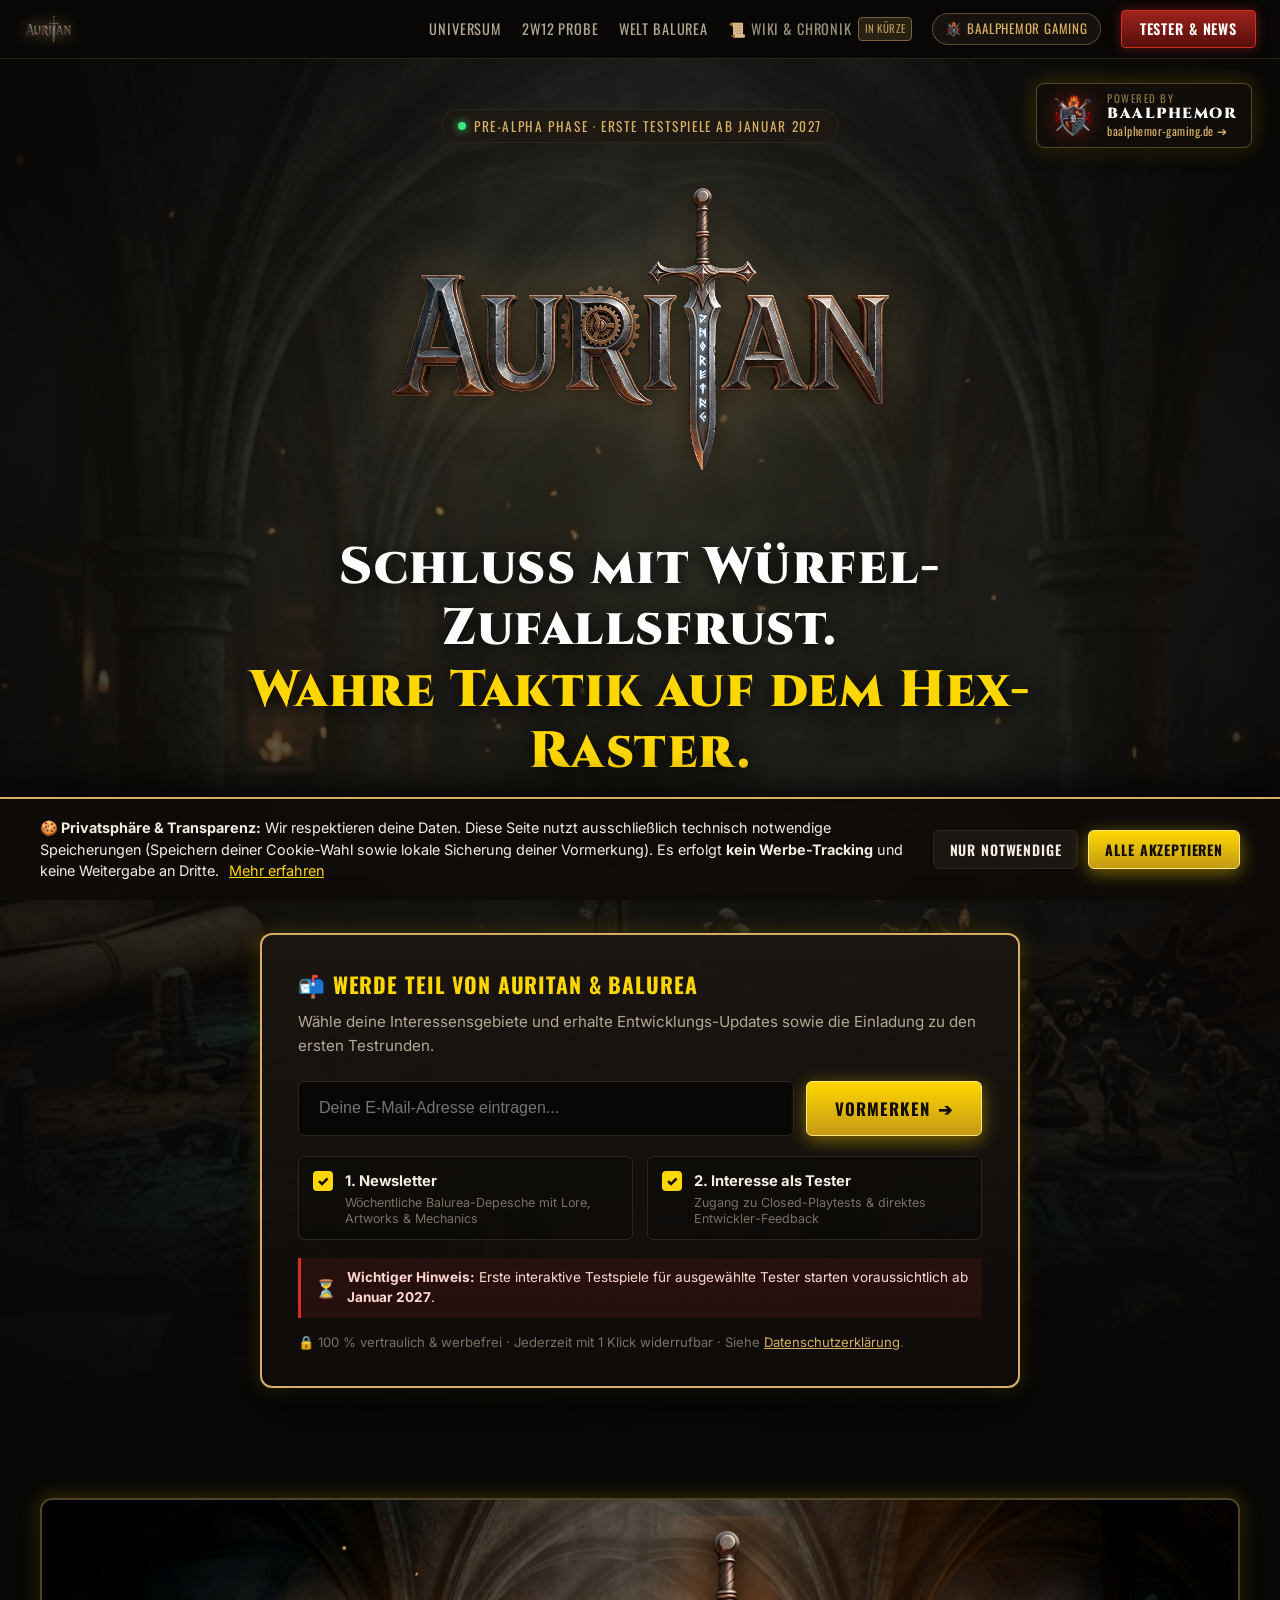
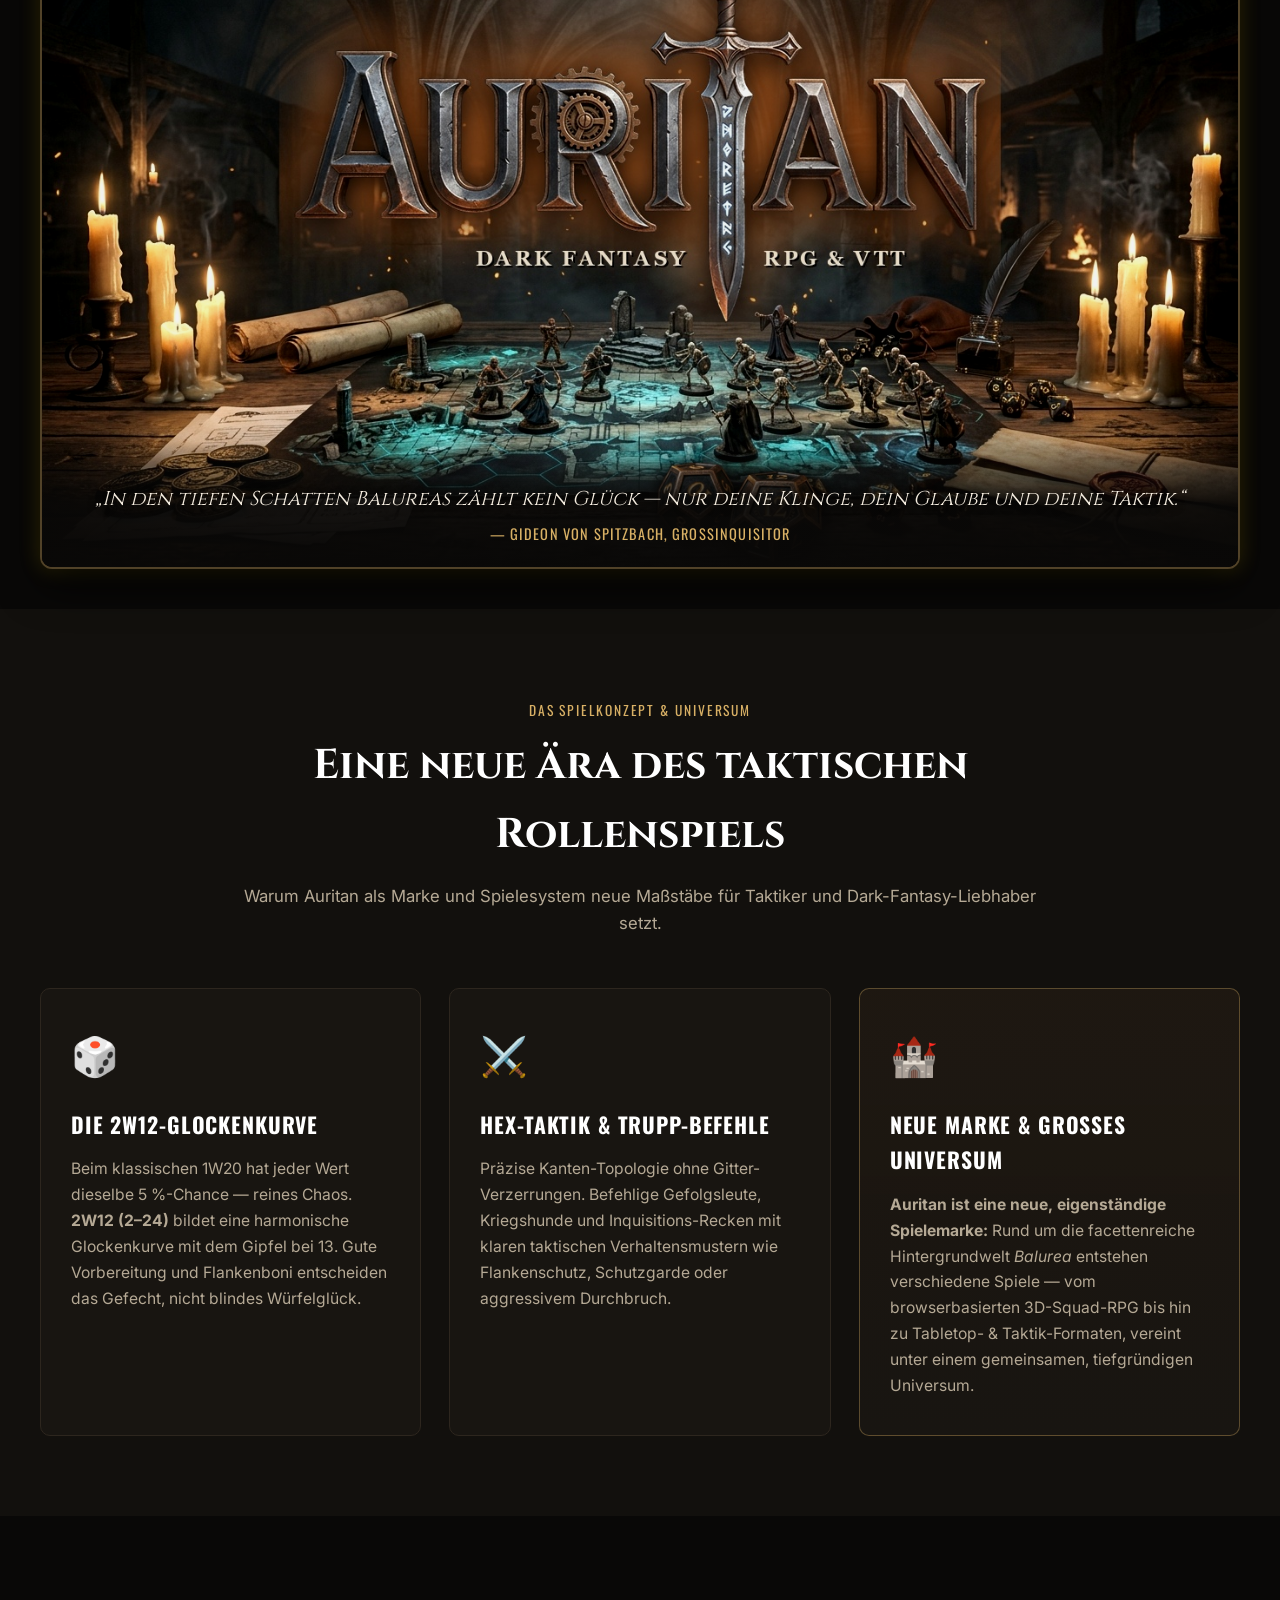
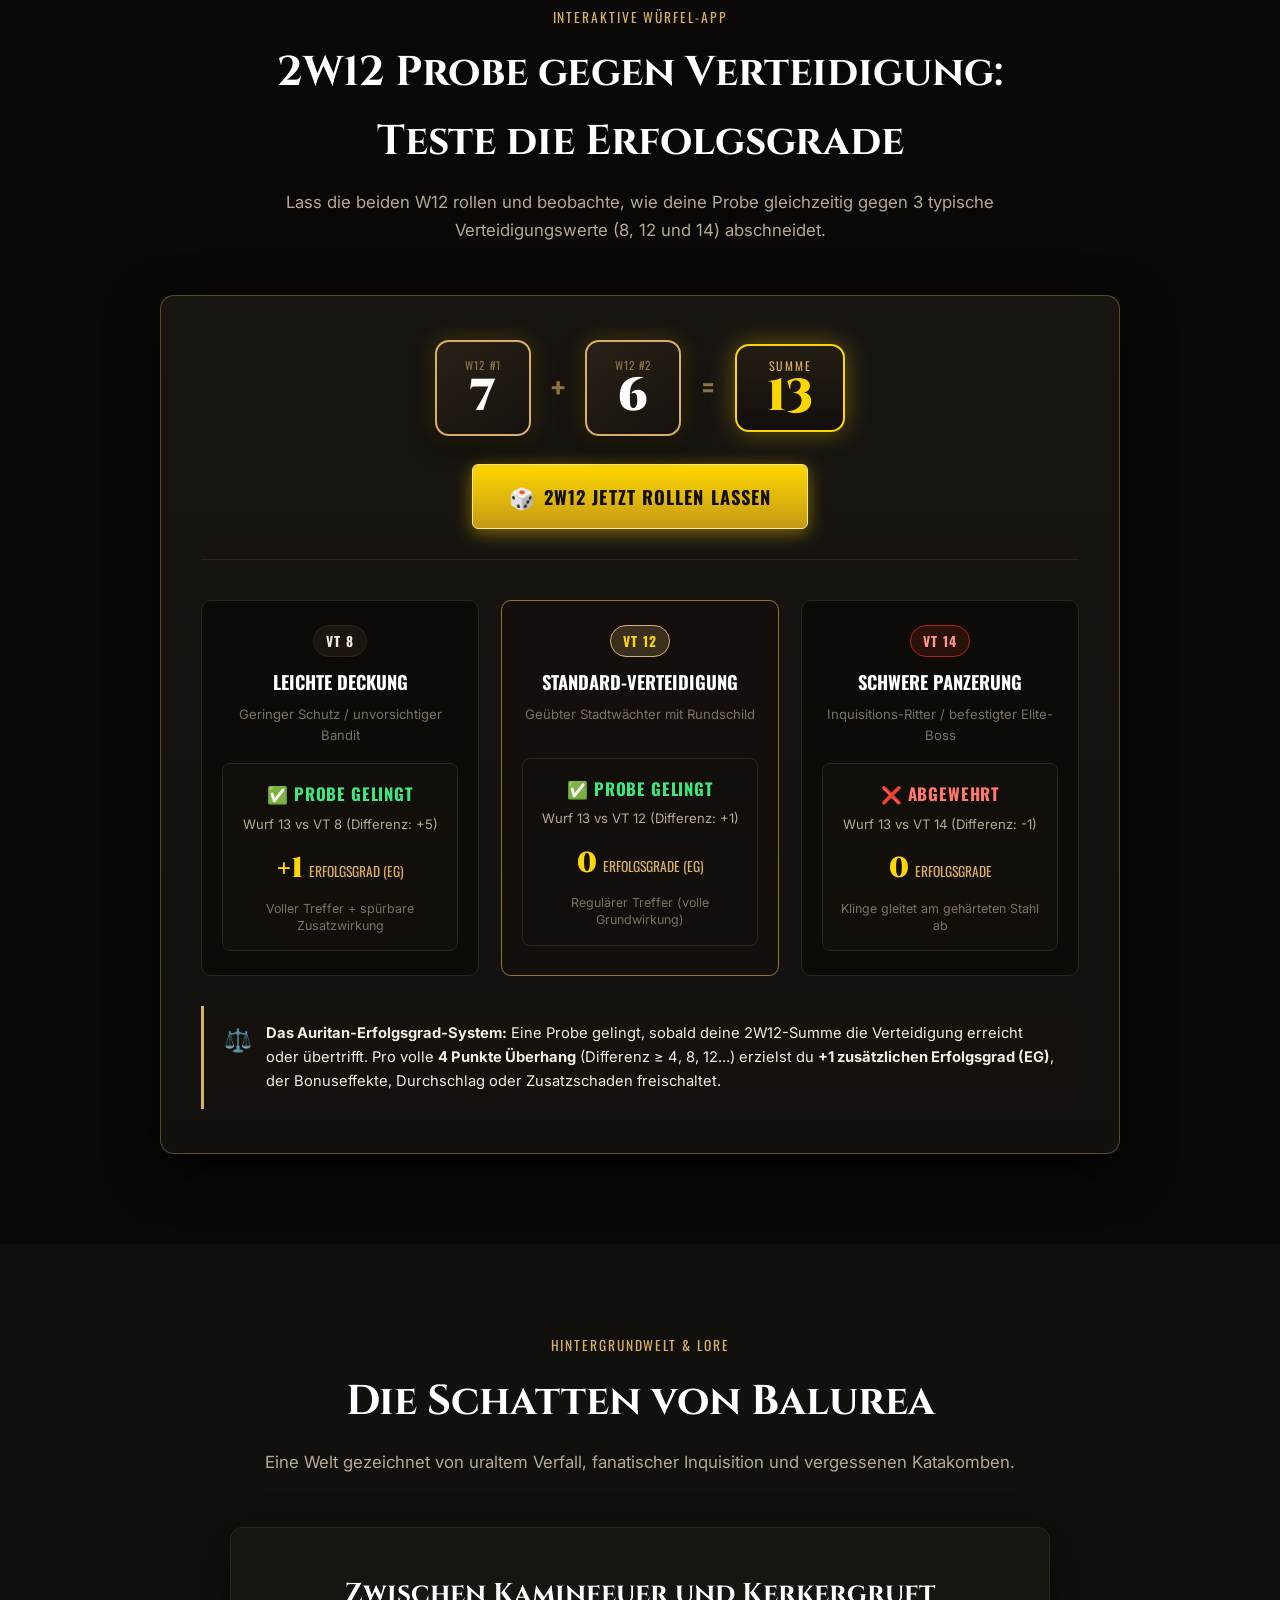
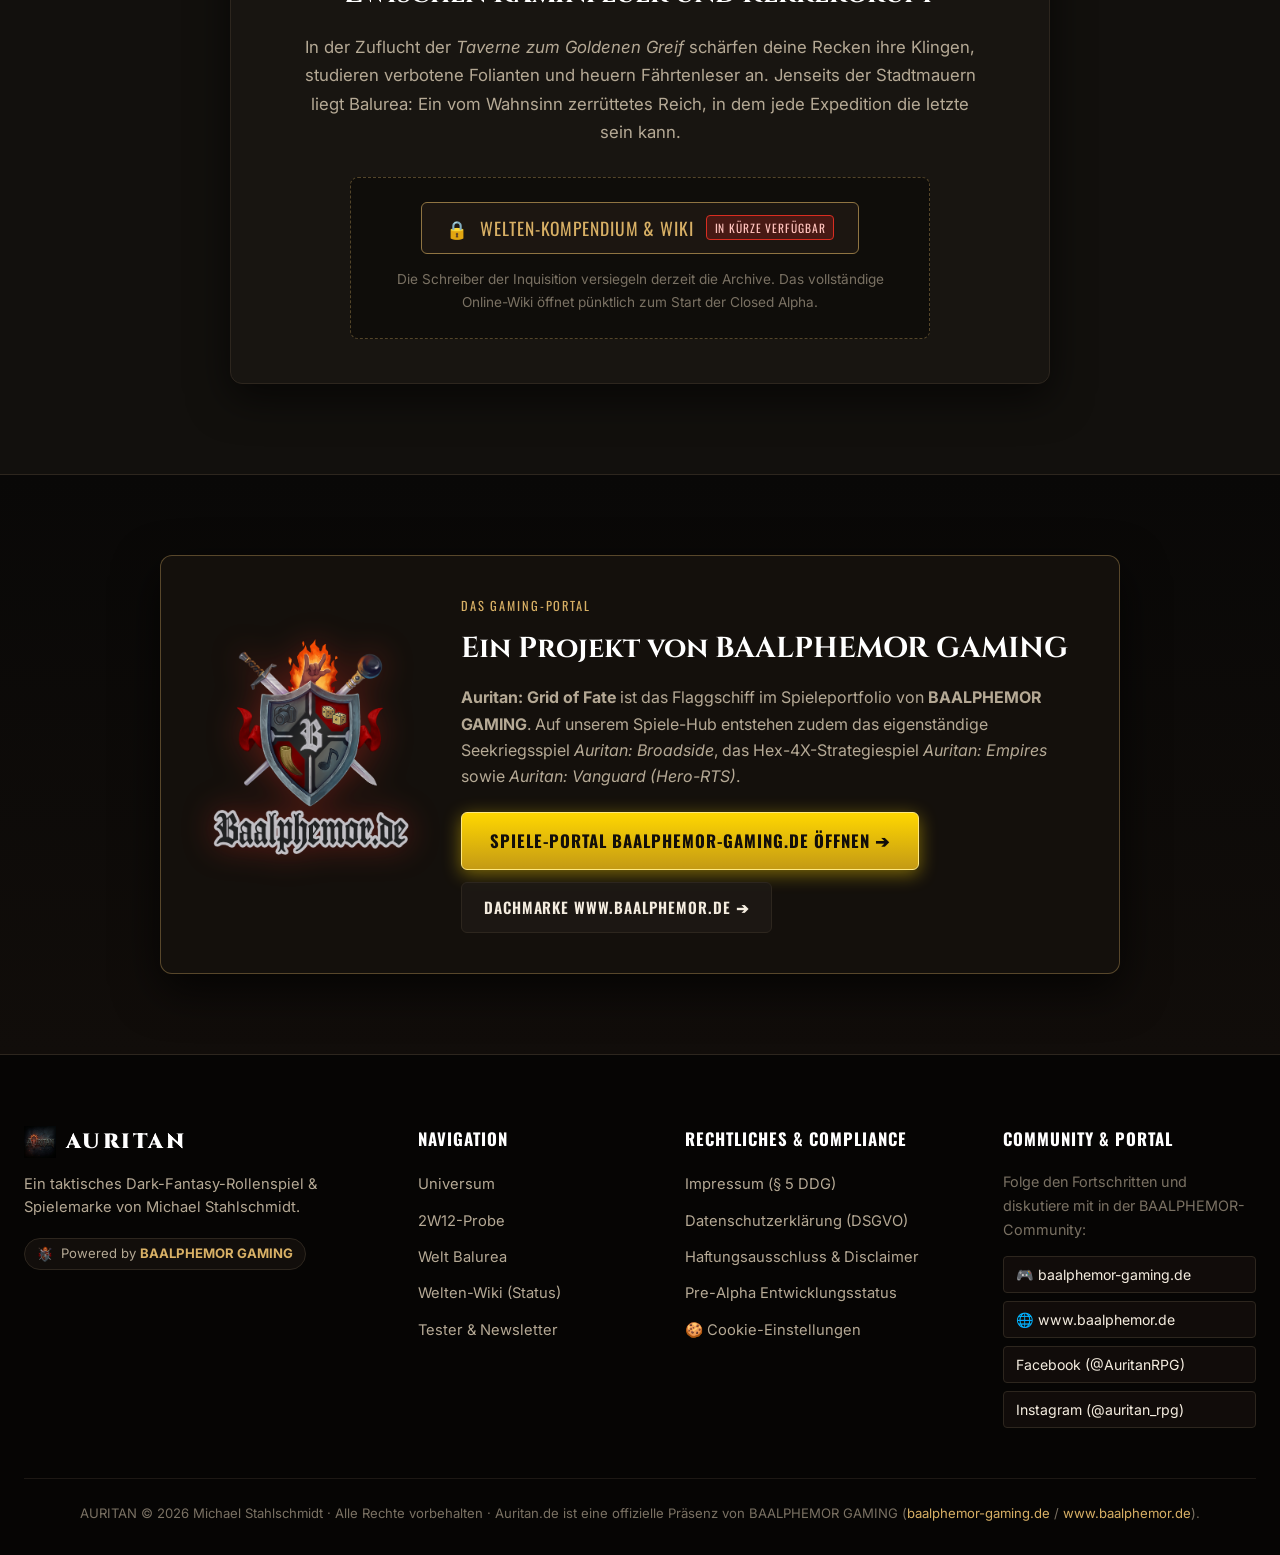
==== index.html @ a6c4a786 "Normalize BAALPHEMOR GAMING spelling, cross-link baalphemor-gaming.de & reference Auritan: Vanguard" ====
<!DOCTYPE html>
<html lang="de">
<head>
  <meta charset="UTF-8">
  <meta name="viewport" content="width=device-width, initial-scale=1.0">
  <title>Auritan: Grid of Fate — Dark Fantasy Rollenspiel & Universum | Powered by BAALPHEMOR</title>
  <meta name="description" content="Auritan: Grid of Fate ist eine neue Dark-Fantasy-Spielemarke & TTRPG-Universum mit 2W12-Glockenkurve und taktischer Hex-Tiefe. Powered by BAALPHEMOR GAMING.">
  <meta name="keywords" content="Auritan, Auritan Grid of Fate, BAALPHEMOR, BAALPHEMOR GAMING, TTRPG, Dark Fantasy, 2W12, Hex RPG, Virtual Tabletop, Balurea">
  
  <!-- Open Graph / Meta -->
  <meta property="og:type" content="website">
  <meta property="og:url" content="https://auritan.de">
  <meta property="og:title" content="Auritan — Dark Fantasy Rollenspiel & Universum">
  <meta property="og:description" content="Taktisches Rollenspiel auf dem Hex-Raster mit 2W12-Glockenkurve. Erste Testspiele starten ab Januar 2027!">
  <meta property="og:image" content="assets/meta_cover_banner_v2.jpg">

  <link rel="icon" type="image/png" href="assets/auritan_logo.png">
  <link rel="stylesheet" href="style.css">
  
  <!-- Google Fonts: Cinzel für Grimdark-Epik, Oswald für Markantes, Inter für Lesbarkeit -->
  <link rel="preconnect" href="https://fonts.googleapis.com">
  <link rel="preconnect" href="https://fonts.gstatic.com" crossorigin>
  <link href="https://fonts.googleapis.com/css2?family=Cinzel:wght@600;700;900&family=Oswald:wght@500;600;700&family=Inter:wght@400;500;600;700&display=swap" rel="stylesheet">
</head>
<body>

  <!-- Navigation -->
  <header class="site-header">
    <div class="nav-container">
      <a href="#" class="brand-logo" title="Auritan Home">
        <img src="assets/auritan_wordmark_master.png" alt="AURITAN" class="brand-wordmark-nav">
      </a>

      <nav class="nav-links">
        <a href="#features">Universum</a>
        <a href="#simulator">2W12 Probe</a>
        <a href="#welt">Welt Balurea</a>
        <a href="#" id="nav-wiki-btn" class="nav-wiki-link" title="Archive noch versiegelt">
          📜 Wiki & Chronik <span class="badge-soon">In Kürze</span>
        </a>
        <a href="https://baalphemor-gaming.de" target="_blank" rel="noopener" class="nav-balphemor-pill" title="Besuche das BAALPHEMOR GAMING Portal baalphemor-gaming.de">
          <img src="assets/balphemor_shield.png" alt="BAALPHEMOR" class="nav-pill-shield">
          <span>BAALPHEMOR GAMING</span>
        </a>
        <a href="#alpha" class="nav-btn-highlight">Tester & News</a>
      </nav>

      <!-- Mobile Hamburger -->
      <button class="mobile-menu-toggle" id="mobile-menu-btn" aria-label="Menü öffnen">
        <span></span><span></span><span></span>
      </button>
    </div>
  </header>

  <!-- Mobile Drawer -->
  <div class="mobile-drawer" id="mobile-drawer">
    <nav class="mobile-nav-links">
      <a href="#features" class="mobile-link">Universum</a>
      <a href="#simulator" class="mobile-link">2W12 Probe</a>
      <a href="#welt" class="mobile-link">Welt Balurea</a>
      <a href="#" class="mobile-link" id="mobile-wiki-btn">📜 Wiki & Chronik (In Kürze)</a>
      <a href="https://baalphemor-gaming.de" target="_blank" rel="noopener" class="mobile-link balphemor-special">
        <img src="assets/balphemor_shield.png" alt="BAALPHEMOR" style="width:22px; vertical-align:middle; margin-right:8px;">
        Powered by BAALPHEMOR GAMING (baalphemor-gaming.de)
      </a>
      <a href="#alpha" class="btn-primary mobile-link" style="text-align:center; margin-top:12px;">Tester werden / Newsletter</a>
    </nav>
  </div>

  <main>
    <!-- Hero Section -->
    <section class="hero-section">
      <div class="hero-backdrop"></div>
      <div class="hero-overlay"></div>
      
      <!-- Dezentes, seitliches BAALPHEMOR Siegel (Bild 1 Feedback) -->
      <aside class="side-balphemor-badge" aria-label="Dachmarke BAALPHEMOR">
        <a href="https://baalphemor-gaming.de" target="_blank" rel="noopener" class="side-badge-inner" title="Zum Spieleportal baalphemor-gaming.de">
          <img src="assets/balphemor_shield.png" alt="BAALPHEMOR Siegel" class="side-badge-shield">
          <div class="side-badge-text">
            <span class="side-badge-prefix">POWERED BY</span>
            <span class="side-badge-brand">BAALPHEMOR</span>
            <span class="side-badge-url">baalphemor-gaming.de ➔</span>
          </div>
        </a>
      </aside>

      <div class="hero-content">
        <div class="hero-status-pill">
          <span class="status-dot"></span> Pre-Alpha Phase · Erste Testspiele ab Januar 2027
        </div>

        <!-- Losgelöster grafischer PNG-Schriftzug -->
        <div class="hero-branding-block">
          <div class="hero-wordmark-wrap">
            <img src="assets/auritan_wordmark_master.png" alt="AURITAN" class="hero-wordmark-img">
          </div>
        </div>

        <h1 class="hero-title">
          Schluss mit Würfel-Zufallsfrust.<br>
          <span class="text-gold">Wahre Taktik auf dem Hex-Raster.</span>
        </h1>

        <p class="hero-lead">
          Auritan ist eine neue, düstere Rollenspielmarke in der Welt von <strong>Balurea</strong>. 
          Kein W20-Chaos, keine Frust-Patzer im entscheidenden Moment — sondern planbare Taktik durch eine mathematisch balancierte <strong>2W12-Glockenkurve</strong>.
        </p>

        <!-- Primary Lead Capture Box mit 2 Optionen & Januar 2027 Hinweis -->
        <div class="lead-box" id="alpha">
          <div class="lead-box-header">
            <h3>📬 Werde Teil von Auritan & Balurea</h3>
            <p>Wähle deine Interessensgebiete und erhalte Entwicklungs-Updates sowie die Einladung zu den ersten Testrunden.</p>
          </div>
          
          <form class="lead-form" id="signup-form">
            <div class="lead-input-row">
              <input type="email" id="email-input" placeholder="Deine E-Mail-Adresse eintragen..." required autocomplete="email">
              <button type="submit" class="btn-primary">
                <span>Vormerken</span>
                <span class="btn-arrow">➔</span>
              </button>
            </div>

            <!-- Die beiden Auswahl-Optionen -->
            <div class="lead-options-grid">
              <label class="lead-option-label">
                <input type="checkbox" id="opt-newsletter" name="lead_interests" value="newsletter" checked>
                <span class="custom-checkbox"></span>
                <span class="option-content">
                  <strong>1. Newsletter</strong>
                  <span class="option-desc">Wöchentliche Balurea-Depesche mit Lore, Artworks & Mechanics</span>
                </span>
              </label>

              <label class="lead-option-label">
                <input type="checkbox" id="opt-tester" name="lead_interests" value="tester" checked>
                <span class="custom-checkbox"></span>
                <span class="option-content">
                  <strong>2. Interesse als Tester</strong>
                  <span class="option-desc">Zugang zu Closed-Playtests & direktes Entwickler-Feedback</span>
                </span>
              </label>
            </div>

            <!-- Klarer Zeitplan-Hinweis -->
            <div class="tester-timeline-notice">
              <span class="notice-icon">⏳</span>
              <span class="notice-text"><strong>Wichtiger Hinweis:</strong> Erste interaktive Testspiele für ausgewählte Tester starten voraussichtlich ab <strong>Januar 2027</strong>.</span>
            </div>
          </form>

          <p class="lead-footnote">
            🔒 100 % vertraulich & werbefrei · Jederzeit mit 1 Klick widerrufbar · Siehe <a href="#" class="open-privacy-link">Datenschutzerklärung</a>.
          </p>
          <div class="lead-feedback" id="lead-feedback" role="alert" aria-live="polite"></div>
        </div>
      </div>
    </section>

    <!-- Visual Cinematic Showcase Banner -->
    <section class="cinematic-showcase">
      <div class="section-container">
        <div class="showcase-frame">
          <img src="assets/meta_cover_banner_v2.jpg" alt="Auritan Dark Fantasy Banner" class="showcase-banner-img">
          <div class="showcase-caption">
            <p class="quote-text">„In den tiefen Schatten Balureas zählt kein Glück — nur deine Klinge, dein Glaube und deine Taktik.“</p>
            <span class="quote-author">— Gideon von Spitzbach, Großinquisitor</span>
          </div>
        </div>
      </div>
    </section>

    <!-- Die 3 Säulen: Jetzt mit Fokus auf NEUE SPIELEMARKE & UNIVERSUM (Bild 2 Feedback) -->
    <section class="features-section" id="features">
      <div class="section-container">
        <div class="section-header">
          <p class="section-kicker">Das Spielkonzept & Universum</p>
          <h2>Eine neue Ära des taktischen Rollenspiels</h2>
          <p class="section-lead">Warum Auritan als Marke und Spielesystem neue Maßstäbe für Taktiker und Dark-Fantasy-Liebhaber setzt.</p>
        </div>

        <div class="features-grid-3">
          <article class="feature-card">
            <div class="feature-icon">🎲</div>
            <h3>Die 2W12-Glockenkurve</h3>
            <p>
              Beim klassischen 1W20 hat jeder Wert dieselbe 5 %-Chance — reines Chaos. <strong>2W12 (2–24)</strong> bildet eine harmonische Glockenkurve mit dem Gipfel bei 13. Gute Vorbereitung und Flankenboni entscheiden das Gefecht, nicht blindes Würfelglück.
            </p>
          </article>

          <article class="feature-card">
            <div class="feature-icon">⚔️</div>
            <h3>Hex-Taktik & Trupp-Befehle</h3>
            <p>
              Präzise Kanten-Topologie ohne Gitter-Verzerrungen. Befehlige Gefolgsleute, Kriegshunde und Inquisitions-Recken mit klaren taktischen Verhaltensmustern wie Flankenschutz, Schutzgarde oder aggressivem Durchbruch.
            </p>
          </article>

          <!-- Bild 2 Feedback: Marke & verschiedene Spiele im Bau -->
          <article class="feature-card highlight-card">
            <div class="feature-icon">🏰</div>
            <h3>Neue Marke & Großes Universum</h3>
            <p>
              <strong>Auritan ist eine neue, eigenständige Spielemarke:</strong> Rund um die facettenreiche Hintergrundwelt <em>Balurea</em> entstehen verschiedene Spiele — vom browserbasierten 3D-Squad-RPG bis hin zu Tabletop- & Taktik-Formaten, vereint unter einem gemeinsamen, tiefgründigen Universum.
            </p>
          </article>
        </div>
      </div>
    </section>

    <!-- Interaktiver Würfel-App Simulator (Bild 3 Feedback: Rollende 2W12 vs 3 Verteidigungswerte 8, 12, 14) -->
    <section class="simulator-section" id="simulator">
      <div class="section-container">
        <div class="section-header">
          <p class="section-kicker">Interaktive Würfel-App</p>
          <h2>2W12 Probe gegen Verteidigung: Teste die Erfolgsgrade</h2>
          <p class="section-lead">Lass die beiden W12 rollen und beobachte, wie deine Probe gleichzeitig gegen 3 typische Verteidigungswerte (8, 12 und 14) abschneidet.</p>
        </div>

        <div class="dice-app-container">
          <!-- Roll Area mit rollenden Würfeln -->
          <div class="dice-stage">
            <div class="dice-pair" id="dice-pair">
              <!-- Würfel 1 -->
              <div class="die-3d-box" id="die-1">
                <div class="die-inner">
                  <span class="die-face-label">W12 #1</span>
                  <span class="die-val" id="die-1-val">7</span>
                </div>
              </div>
              <!-- Plus Zeichen -->
              <div class="dice-plus">+</div>
              <!-- Würfel 2 -->
              <div class="die-3d-box" id="die-2">
                <div class="die-inner">
                  <span class="die-face-label">W12 #2</span>
                  <span class="die-val" id="die-2-val">6</span>
                </div>
              </div>
              <!-- Gleichheitszeichen & Summe -->
              <div class="dice-equals">=</div>
              <div class="dice-total-badge" id="dice-total-box">
                <span class="total-label">SUMME</span>
                <span class="total-val" id="dice-total-val">13</span>
              </div>
            </div>

            <!-- Roll Button -->
            <div class="dice-action-wrap">
              <button type="button" id="roll-action-btn" class="btn-primary btn-roll-dice">
                <span class="roll-icon">🎲</span>
                <span>2W12 jetzt rollen lassen</span>
              </button>
            </div>
          </div>

          <!-- Die 3 Verteidigungs-Beispiele (8, 12, 14) mit Erfolgsgraden -->
          <div class="defense-eval-grid">
            <!-- Beispiel 1: Verteidigung 8 -->
            <div class="defense-card" id="def-card-8">
              <div class="defense-card-header">
                <span class="def-target-badge">VT 8</span>
                <h4>Leichte Deckung</h4>
              </div>
              <p class="def-desc">Geringer Schutz / unvorsichtiger Bandit</p>
              <div class="def-outcome-box" id="outcome-8">
                <div class="outcome-status is-hit">✅ Probe Gelingt</div>
                <div class="outcome-margin">Wurf 13 vs VT 8 (Differenz: +5)</div>
                <div class="outcome-eg">
                  <span class="eg-number">+1</span>
                  <span class="eg-text">Erfolgsgrad (EG)</span>
                </div>
                <div class="outcome-hint">Voller Treffer + spürbare Zusatzwirkung</div>
              </div>
            </div>

            <!-- Beispiel 2: Verteidigung 12 -->
            <div class="defense-card is-primary" id="def-card-12">
              <div class="defense-card-header">
                <span class="def-target-badge target-gold">VT 12</span>
                <h4>Standard-Verteidigung</h4>
              </div>
              <p class="def-desc">Geübter Stadtwächter mit Rundschild</p>
              <div class="def-outcome-box" id="outcome-12">
                <div class="outcome-status is-hit">✅ Probe Gelingt</div>
                <div class="outcome-margin">Wurf 13 vs VT 12 (Differenz: +1)</div>
                <div class="outcome-eg">
                  <span class="eg-number">0</span>
                  <span class="eg-text">Erfolgsgrade (EG)</span>
                </div>
                <div class="outcome-hint">Regulärer Treffer (volle Grundwirkung)</div>
              </div>
            </div>

            <!-- Beispiel 3: Verteidigung 14 -->
            <div class="defense-card" id="def-card-14">
              <div class="defense-card-header">
                <span class="def-target-badge target-blood">VT 14</span>
                <h4>Schwere Panzerung</h4>
              </div>
              <p class="def-desc">Inquisitions-Ritter / befestigter Elite-Boss</p>
              <div class="def-outcome-box" id="outcome-14">
                <div class="outcome-status is-miss">❌ Abgewehrt</div>
                <div class="outcome-margin">Wurf 13 vs VT 14 (Differenz: -1)</div>
                <div class="outcome-eg">
                  <span class="eg-number">0</span>
                  <span class="eg-text">Erfolgsgrade</span>
                </div>
                <div class="outcome-hint">Klinge gleitet am gehärteten Stahl ab</div>
              </div>
            </div>
          </div>

          <!-- Auritan Erfolgsgrad-Erklärung -->
          <div class="simulator-rule-banner">
            <span class="rule-icon">⚖️</span>
            <div class="rule-content">
              <strong>Das Auritan-Erfolgsgrad-System:</strong>
              Eine Probe gelingt, sobald deine 2W12-Summe die Verteidigung erreicht oder übertrifft. 
              Pro volle <strong>4 Punkte Überhang</strong> (Differenz ≥ 4, 8, 12...) erzielst du <strong>+1 zusätzlichen Erfolgsgrad (EG)</strong>, der Bonuseffekte, Durchschlag oder Zusatzschaden freischaltet.
            </div>
          </div>
        </div>
      </div>
    </section>

    <!-- Welt & Wiki Teaser -->
    <section class="hub-preview-section" id="welt">
      <div class="section-container">
        <div class="section-header">
          <p class="section-kicker">Hintergrundwelt & Lore</p>
          <h2>Die Schatten von Balurea</h2>
          <p class="section-lead">Eine Welt gezeichnet von uraltem Verfall, fanatischer Inquisition und vergessenen Katakomben.</p>
        </div>

        <div class="hub-preview-card">
          <div class="hub-text">
            <h3>Zwischen Kaminfeuer und Kerkergruft</h3>
            <p>
              In der Zuflucht der <em>Taverne zum Goldenen Greif</em> schärfen deine Recken ihre Klingen, studieren verbotene Folianten und heuern Fährtenleser an. 
              Jenseits der Stadtmauern liegt Balurea: Ein vom Wahnsinn zerrüttetes Reich, in dem jede Expedition die letzte sein kann.
            </p>
            
            <div class="wiki-action-block">
              <button type="button" class="btn-wiki-locked" id="wiki-teaser-btn">
                <span class="lock-icon">🔒</span>
                <span>Welten-Kompendium & Wiki</span>
                <span class="locked-tag">In Kürze verfügbar</span>
              </button>
              <p class="wiki-subtext">Die Schreiber der Inquisition versiegeln derzeit die Archive. Das vollständige Online-Wiki öffnet pünktlich zum Start der Closed Alpha.</p>
            </div>
          </div>
        </div>
      </div>
    </section>

    <!-- BAALPHEMOR GAMING Dachmarke & Co-Branding (Verlinkt auf baalphemor-gaming.de & www.baalphemor.de) -->
    <section class="umbrella-section">
      <div class="section-container">
        <div class="umbrella-card">
          <div class="umbrella-logo-col">
            <a href="https://baalphemor-gaming.de" target="_blank" rel="noopener">
              <img src="assets/balphemor_de_logo.png" alt="BAALPHEMOR GAMING Logo" class="umbrella-balphemor-logo">
            </a>
          </div>
          <div class="umbrella-text-col">
            <div class="umbrella-badge">DAS GAMING-PORTAL</div>
            <h2>Ein Projekt von BAALPHEMOR GAMING</h2>
            <p>
              <strong>Auritan: Grid of Fate</strong> ist das Flaggschiff im Spieleportfolio von <strong>BAALPHEMOR GAMING</strong>. 
              Auf unserem Spiele-Hub entstehen zudem das eigenständige Seekriegsspiel <em>Auritan: Broadside</em>, das Hex-4X-Strategiespiel <em>Auritan: Empires</em> sowie <em>Auritan: Vanguard (Hero-RTS)</em>.
            </p>
            <div class="umbrella-actions" style="display:flex; gap:12px; flex-wrap:wrap;">
              <a href="https://baalphemor-gaming.de" target="_blank" rel="noopener" class="btn-primary">
                Spiele-Portal baalphemor-gaming.de öffnen ➔
              </a>
              <a href="https://www.baalphemor.de" target="_blank" rel="noopener" class="btn-secondary">
                Dachmarke www.baalphemor.de ➔
              </a>
            </div>
          </div>
        </div>
      </div>
    </section>
  </main>

  <!-- Footer mit rechtlicher Absicherung -->
  <footer class="site-footer">
    <div class="footer-container">
      <div class="footer-col brand-col">
        <div class="footer-brand">
          <img src="assets/auritan_logo.png" alt="Auritan" class="footer-logo">
          <span class="footer-brand-title">AURITAN</span>
        </div>
        <p class="footer-tagline">
          Ein taktisches Dark-Fantasy-Rollenspiel & Spielemarke von Michael Stahlschmidt.
        </p>
        <div class="footer-powered">
          <img src="assets/balphemor_shield.png" alt="BAALPHEMOR Shield" class="footer-shield-mini">
          <span>Powered by <a href="https://baalphemor-gaming.de" target="_blank" rel="noopener"><strong>BAALPHEMOR GAMING</strong></a></span>
        </div>
      </div>

      <div class="footer-col">
        <h4>Navigation</h4>
        <ul class="footer-nav">
          <li><a href="#features">Universum</a></li>
          <li><a href="#simulator">2W12-Probe</a></li>
          <li><a href="#welt">Welt Balurea</a></li>
          <li><a href="#" class="open-wiki-modal-link">Welten-Wiki (Status)</a></li>
          <li><a href="#alpha">Tester & Newsletter</a></li>
        </ul>
      </div>

      <div class="footer-col">
        <h4>Rechtliches & Compliance</h4>
        <ul class="footer-nav">
          <li><a href="#" class="modal-trigger" data-modal="modal-impressum">Impressum (§ 5 DDG)</a></li>
          <li><a href="#" class="modal-trigger" data-modal="modal-datenschutz">Datenschutzerklärung (DSGVO)</a></li>
          <li><a href="#" class="modal-trigger" data-modal="modal-disclaimer">Haftungsausschluss & Disclaimer</a></li>
          <li><a href="#" class="modal-trigger" data-modal="modal-alpha-status">Pre-Alpha Entwicklungsstatus</a></li>
          <li><a href="#" id="open-cookie-settings-btn">🍪 Cookie-Einstellungen</a></li>
        </ul>
      </div>

      <div class="footer-col">
        <h4>Community & Portal</h4>
        <p class="footer-subtext">Folge den Fortschritten und diskutiere mit in der BAALPHEMOR-Community:</p>
        <div class="footer-social-links">
          <a href="https://baalphemor-gaming.de" target="_blank" rel="noopener" class="footer-pill-link">🎮 baalphemor-gaming.de</a>
          <a href="https://www.baalphemor.de" target="_blank" rel="noopener" class="footer-pill-link">🌐 www.baalphemor.de</a>
          <a href="https://facebook.com/AuritanRPG" target="_blank" rel="noopener" class="footer-pill-link">Facebook (@AuritanRPG)</a>
          <a href="https://instagram.com/auritan_rpg" target="_blank" rel="noopener" class="footer-pill-link">Instagram (@auritan_rpg)</a>
        </div>
      </div>
    </div>

    <div class="footer-bottom">
      <div class="footer-bottom-inner">
        <p>AURITAN © 2026 Michael Stahlschmidt · Alle Rechte vorbehalten · Auritan.de ist eine offizielle Präsenz von BAALPHEMOR GAMING (<a href="https://baalphemor-gaming.de" target="_blank" rel="noopener">baalphemor-gaming.de</a> / <a href="https://www.baalphemor.de" target="_blank" rel="noopener">www.baalphemor.de</a>).</p>
      </div>
    </div>
  </footer>

  <!-- ========================================================
       MODALS: RECHTLICHE TEXTE & STATUS
       ======================================================== -->

  <!-- Modal 1: Impressum -->
  <div class="modal-overlay" id="modal-impressum" role="dialog" aria-modal="true" aria-labelledby="modal-impressum-title">
    <div class="modal-card">
      <div class="modal-header">
        <h3 id="modal-impressum-title">Impressum</h3>
        <button class="modal-close" aria-label="Schließen">&times;</button>
      </div>
      <div class="modal-body">
        <h4>Angaben gemäß § 5 DDG (Digitale-Dienste-Gesetz, ehem. TMG):</h4>
        <p>
          <strong>Michael Stahlschmidt</strong><br>
          BAALPHEMOR Medien, Fotografie & Gaming<br>
          [Straße, Hausnummer]<br>
          [PLZ, Ort]<br>
          Deutschland
        </p>

        <h4>Kontakt:</h4>
        <p>
          E-Mail: <a href="mailto:info@baalphemor.de">info@baalphemor.de</a><br>
          Web: <a href="https://www.baalphemor.de" target="_blank" rel="noopener">https://www.baalphemor.de</a><br>
          Gaming-Portal: <a href="https://baalphemor-gaming.de" target="_blank" rel="noopener">https://baalphemor-gaming.de</a>
        </p>

        <h4>Verantwortlich für den Inhalt nach § 18 Abs. 2 MStV:</h4>
        <p>
          Michael Stahlschmidt<br>
          [Straße, Hausnummer, PLZ, Ort]
        </p>

        <h4>EU-Streitschlichtung:</h4>
        <p>
          Die Europäische Kommission stellt eine Plattform zur Online-Streitbeilegung (OS) bereit: 
          <a href="https://ec.europa.eu/consumers/odr/" target="_blank" rel="noopener">https://ec.europa.eu/consumers/odr/</a>.<br>
          Wir sind nicht bereit oder verpflichtet, an Streitbeilegungsverfahren vor einer Verbraucherschlichtungsstelle teilzunehmen.
        </p>
      </div>
    </div>
  </div>

  <!-- Modal 2: Datenschutz (DSGVO) -->
  <div class="modal-overlay" id="modal-datenschutz" role="dialog" aria-modal="true" aria-labelledby="modal-datenschutz-title">
    <div class="modal-card">
      <div class="modal-header">
        <h3 id="modal-datenschutz-title">Datenschutzerklärung (DSGVO)</h3>
        <button class="modal-close" aria-label="Schließen">&times;</button>
      </div>
      <div class="modal-body">
        <h4>1. Verantwortlicher für die Datenverarbeitung</h4>
        <p>
          Verantwortlicher im Sinne der Datenschutz-Grundverordnung (DSGVO) ist:<br>
          <strong>Michael Stahlschmidt / BAALPHEMOR</strong><br>
          E-Mail: info@baalphemor.de<br>
          Web: https://www.baalphemor.de
        </p>

        <h4>2. Zweck & Rechtsgrundlage der Datenverarbeitung</h4>
        <p>
          Diese Website dient als reine Pre-Launch- und Informationsseite für das Spiel <em>Auritan</em>. 
          Wir verarbeiten personenbezogene Daten streng zweckgebunden:
        </p>
        <ul>
          <li><strong>Server-Logdateien (Art. 6 Abs. 1 lit. f DSGVO):</strong> Beim Aufruf unserer Website erfasst der Webserver technisch erforderliche Daten (IP-Adresse in anonymisierter Form, Browsertyp, Uhrzeit des Zugriffs, Referrer-URL), um Stabilität und Sicherheit zu gewährleisten.</li>
          <li><strong>Alpha-Vormerkung & Newsletter (Art. 6 Abs. 1 lit. a DSGVO):</strong> Wenn du dich freiwillig in unsere Vormerkliste einträgst (für Newsletter und/oder Tester-Interesse), speichern wir deine E-Mail-Adresse ausschließlich zu diesem gewählten Zweck. Erste Testspiele starten ab Januar 2027.</li>
        </ul>

        <h4>3. Kein Tracking durch Drittanbieter</h4>
        <p>
          Auf dieser Pre-Launch-Seite setzen wir <strong>keine</strong> externen Werbenetzwerke, kein Google Analytics, kein Meta-Pixel und keine Profiling-Cookies ein.
        </p>

        <h4>4. Speicherdauer & Widerruf</h4>
        <p>
          Deine E-Mail-Adresse wird gespeichert, bis du deine Einwilligung widerrufst. Du kannst deine Einwilligung zur Speicherung deiner Daten und deren Nutzung für den E-Mail-Versand jederzeit mit Wirkung für die Zukunft per E-Mail an <a href="mailto:info@baalphemor.de">info@baalphemor.de</a> widerrufen.
        </p>

        <h4>5. Betroffenenrechte</h4>
        <p>
          Du hast jederzeit das Recht auf Auskunft (Art. 15 DSGVO), Berichtigung (Art. 16 DSGVO), Löschung (Art. 17 DSGVO), Einschränkung der Verarbeitung (Art. 18 DSGVO) sowie Datenübertragbarkeit (Art. 20 DSGVO).
        </p>
      </div>
    </div>
  </div>

  <!-- Modal 3: Disclaimer & Haftungsausschluss -->
  <div class="modal-overlay" id="modal-disclaimer" role="dialog" aria-modal="true" aria-labelledby="modal-disclaimer-title">
    <div class="modal-card">
      <div class="modal-header">
        <h3 id="modal-disclaimer-title">Haftungsausschluss & Urheberrecht</h3>
        <button class="modal-close" aria-label="Schließen">&times;</button>
      </div>
      <div class="modal-body">
        <h4>Haftung für Inhalte</h4>
        <p>
          Als Diensteanbieter sind wir gemäß § 7 Abs. 1 DDG für eigene Inhalte auf diesen Seiten nach den allgemeinen Gesetzen verantwortlich.
        </p>

        <h4>Haftung für Links</h4>
        <p>
          Unser Angebot enthält Links zu externen Websites Dritter, auf deren Inhalte wir keinen Einfluss haben. Für die Inhalte der verlinkten Seiten ist stets der jeweilige Anbieter oder Betreiber der Seiten verantwortlich.
        </p>

        <h4>Urheberrecht</h4>
        <p>
          Die durch Michael Stahlschmidt (BAALPHEMOR) erstellten Inhalte, 3D-Modelle, Grafiken, Texte, Regelsysteme und Spielkonzepte auf diesen Seiten unterliegen dem deutschen Urheberrecht. Alle Rechte vorbehalten.
        </p>
      </div>
    </div>
  </div>

  <!-- Modal 4: Pre-Alpha Status & Wiki-Hinweis -->
  <div class="modal-overlay" id="modal-wiki-notice" role="dialog" aria-modal="true" aria-labelledby="modal-wiki-notice-title">
    <div class="modal-card">
      <div class="modal-header">
        <h3 id="modal-wiki-notice-title">📜 Archive von Balurea versiegelt</h3>
        <button class="modal-close" aria-label="Schließen">&times;</button>
      </div>
      <div class="modal-body">
        <div style="text-align: center; margin-bottom: 20px;">
          <img src="assets/auritan_logo.png" alt="Auritan Siegel" style="width: 80px; filter: drop-shadow(0 0 10px rgba(232, 194, 122, 0.5));">
        </div>
        <p>
          <strong>Halt ein, Wanderer!</strong> Die Folianten und Chroniken der Inquisition werden derzeit von den Archivaren überarbeitet.
        </p>
        <p>
          Das offizielle <strong>Online-Kompendium & Welten-Wiki</strong> zu Klassen (Gideon, Gauner, Kriegshunde), Talentbäumen, Bestiarium und der Geschichte von Balurea wird pünktlich zum Start der <strong>Closed Alpha</strong> freigeschaltet.
        </p>
        <p style="margin-top: 16px;">
          Trage dich in die Vormerkung ein (Testspiele starten ab Januar 2027), um als einer der Ersten Zugriff auf die Archive zu erhalten.
        </p>
        <div style="text-align:center; margin-top:24px;">
          <a href="#alpha" class="btn-primary modal-action-btn">Jetzt vormerken ➔</a>
        </div>
      </div>
    </div>
  </div>

  <!-- ========================================================
       DSGVO COOKIE CONSENT BANNER
       ======================================================== -->
  <div class="cookie-banner" id="cookie-banner" role="region" aria-label="Cookie- und Datenschutzeinstellungen">
    <div class="cookie-content">
      <div class="cookie-text">
        <strong>🍪 Privatsphäre & Transparenz:</strong>
        Wir respektieren deine Daten. Diese Seite nutzt ausschließlich technisch notwendige Speicherungen (Speichern deiner Cookie-Wahl sowie lokale Sicherung deiner Vormerkung). Es erfolgt <strong>kein Werbe-Tracking</strong> und keine Weitergabe an Dritte.
        <a href="#" class="modal-trigger cookie-link" data-modal="modal-datenschutz">Mehr erfahren</a>
      </div>
      <div class="cookie-buttons">
        <button type="button" id="cookie-necessary-btn" class="btn-secondary btn-sm">Nur Notwendige</button>
        <button type="button" id="cookie-accept-all-btn" class="btn-primary btn-sm">Alle Akzeptieren</button>
      </div>
    </div>
  </div>

  <script src="script.js"></script>
</body>
</html>
---- style.css ----
/* Auritan Pre-Launch Landing Page Styles 
   Dark Fantasy & Grimdark Aesthetic · Powered by BALPHEMOR GAMING */

:root {
  --bg-deep: #090807;
  --bg-surface: #12100d;
  --bg-card: #181511;
  --bg-card-lit: #221d17;
  --gold: #d8b065;
  --gold-bright: #ffd700;
  --gold-dim: #8f7442;
  --blood: #a8241d;
  --blood-bright: #d92d21;
  --text-primary: #f5ede0;
  --text-muted: #b5a995;
  --text-dim: #7a7163;
  --border-iron: #2d261e;
  --border-gold: rgba(216, 176, 101, 0.35);
  --border-blood: rgba(217, 45, 33, 0.45);
  --font-cinzel: 'Cinzel', Georgia, serif;
  --font-oswald: 'Oswald', 'Arial Narrow', sans-serif;
  --font-inter: 'Inter', -apple-system, BlinkMacSystemFont, sans-serif;
  --glow-gold: 0 0 20px rgba(255, 215, 0, 0.25);
  --glow-blood: 0 0 16px rgba(217, 45, 33, 0.35);
}

* {
  box-sizing: border-box;
  margin: 0;
  padding: 0;
}

html {
  scroll-behavior: smooth;
}

body {
  background-color: var(--bg-deep);
  color: var(--text-primary);
  font-family: var(--font-inter);
  line-height: 1.65;
  overflow-x: hidden;
  -webkit-font-smoothing: antialiased;
}

a {
  color: var(--gold);
  text-decoration: none;
  transition: all 0.2s ease;
}

a:hover {
  color: var(--gold-bright);
}

.text-gold {
  color: var(--gold-bright);
}

/* ========================================================
   NAVIGATION & HEADER
   ======================================================== */
.site-header {
  position: sticky;
  top: 0;
  z-index: 100;
  background: rgba(9, 8, 7, 0.95);
  backdrop-filter: blur(10px);
  border-bottom: 1px solid var(--border-iron);
  padding: 10px 24px;
}

.nav-container {
  max-width: 1280px;
  margin: 0 auto;
  display: flex;
  justify-content: space-between;
  align-items: center;
}

.brand-logo {
  display: flex;
  align-items: center;
  gap: 10px;
}

.brand-icon-img {
  width: 36px;
  height: 36px;
  object-fit: contain;
  filter: drop-shadow(0 0 8px rgba(216, 176, 101, 0.4));
}

.brand-wordmark-nav {
  height: 28px;
  width: auto;
  object-fit: contain;
  filter: drop-shadow(0 0 8px rgba(216, 176, 101, 0.4));
}

.nav-links {
  display: flex;
  align-items: center;
  gap: 20px;
}

.nav-links a {
  font-family: var(--font-oswald);
  text-transform: uppercase;
  font-size: 0.9rem;
  letter-spacing: 0.06em;
  color: var(--text-muted);
}

.nav-links a:hover {
  color: var(--gold-bright);
}

.nav-wiki-link {
  display: inline-flex;
  align-items: center;
  gap: 6px;
  opacity: 0.85;
}

.badge-soon {
  background: rgba(216, 176, 101, 0.18);
  border: 1px solid var(--gold-dim);
  color: var(--gold);
  font-size: 0.68rem;
  padding: 2px 6px;
  border-radius: 4px;
  text-transform: uppercase;
  letter-spacing: 0.04em;
}

/* BALPHEMOR Nav Pill */
.nav-balphemor-pill {
  display: inline-flex;
  align-items: center;
  gap: 6px;
  background: rgba(30, 24, 18, 0.7);
  border: 1px solid var(--border-gold);
  border-radius: 20px;
  padding: 4px 12px;
  font-family: var(--font-oswald) !important;
  font-size: 0.82rem !important;
  color: var(--gold) !important;
  transition: all 0.25s ease;
}

.nav-balphemor-pill:hover {
  background: rgba(216, 176, 101, 0.15);
  box-shadow: 0 0 12px rgba(216, 176, 101, 0.3);
  transform: translateY(-1px);
}

.nav-pill-shield {
  width: 16px;
  height: 16px;
  object-fit: contain;
}

.nav-btn-highlight {
  background: linear-gradient(180deg, rgba(168, 36, 29, 0.95), rgba(90, 16, 12, 0.95));
  border: 1px solid var(--blood-bright) !important;
  color: #fff !important;
  padding: 6px 18px;
  border-radius: 4px;
  font-weight: 600;
  box-shadow: 0 0 12px rgba(217, 45, 33, 0.4);
}

.nav-btn-highlight:hover {
  background: var(--blood-bright) !important;
  box-shadow: 0 0 20px rgba(217, 45, 33, 0.7);
  transform: translateY(-1px);
}

/* Mobile Toggle */
.mobile-menu-toggle {
  display: none;
  background: transparent;
  border: none;
  cursor: pointer;
  padding: 8px;
}

.mobile-menu-toggle span {
  display: block;
  width: 24px;
  height: 2px;
  background: var(--gold);
  margin: 5px 0;
  transition: 0.2s;
}

.mobile-drawer {
  display: none;
  background: var(--bg-surface);
  border-bottom: 2px solid var(--border-iron);
  padding: 20px;
}

.mobile-nav-links {
  display: flex;
  flex-direction: column;
  gap: 16px;
}

.mobile-link {
  font-family: var(--font-oswald);
  font-size: 1.05rem;
  text-transform: uppercase;
  color: var(--text-primary);
}

/* ========================================================
   HERO SECTION & SIDE BALPHEMOR BADGE (Bild 1 Feedback)
   ======================================================== */
.hero-section {
  position: relative;
  min-height: 92vh;
  display: flex;
  align-items: center;
  justify-content: center;
  padding: 50px 24px 70px;
  text-align: center;
  background: radial-gradient(circle at 50% 25%, rgba(216, 176, 101, 0.12) 0%, transparent 65%),
              linear-gradient(180deg, rgba(9, 8, 7, 0.4) 0%, rgba(9, 8, 7, 0.98) 100%),
              url('assets/auritan_tabletop_clean_bg.jpg') center / cover no-repeat;
}

.hero-overlay {
  position: absolute;
  inset: 0;
  background: radial-gradient(circle at 50% 50%, transparent 40%, rgba(9, 8, 7, 0.85) 90%);
  pointer-events: none;
}

/* Dezentes, seitliches BALPHEMOR Siegel (Bild 1) */
.side-balphemor-badge {
  position: absolute;
  top: 24px;
  right: 28px;
  z-index: 10;
}

.side-badge-inner {
  display: flex;
  align-items: center;
  gap: 12px;
  background: rgba(18, 14, 11, 0.88);
  border: 1px solid var(--border-gold);
  border-radius: 8px;
  padding: 8px 14px;
  text-align: left;
  box-shadow: 0 4px 18px rgba(0, 0, 0, 0.6), var(--glow-gold);
  transition: all 0.25s ease;
  backdrop-filter: blur(6px);
}

.side-badge-inner:hover {
  border-color: var(--gold-bright);
  background: rgba(28, 22, 17, 0.96);
  transform: translateY(-2px);
  box-shadow: 0 6px 24px rgba(255, 215, 0, 0.35);
}

.side-badge-shield {
  width: 44px;
  height: 44px;
  object-fit: contain;
  filter: drop-shadow(0 0 10px rgba(217, 45, 33, 0.45));
}

.side-badge-text {
  display: flex;
  flex-direction: column;
  line-height: 1.25;
}

.side-badge-prefix {
  font-family: var(--font-oswald);
  font-size: 0.68rem;
  letter-spacing: 0.14em;
  color: var(--gold-dim);
  text-transform: uppercase;
}

.side-badge-brand {
  font-family: var(--font-cinzel);
  font-size: 0.92rem;
  font-weight: 900;
  letter-spacing: 0.1em;
  color: #fff;
}

.side-badge-url {
  font-family: var(--font-oswald);
  font-size: 0.74rem;
  color: var(--gold);
  letter-spacing: 0.04em;
}

.hero-content {
  position: relative;
  z-index: 2;
  max-width: 900px;
  margin: 0 auto;
}

.hero-status-pill {
  display: inline-flex;
  align-items: center;
  gap: 8px;
  font-family: var(--font-oswald);
  font-size: 0.84rem;
  text-transform: uppercase;
  letter-spacing: 0.12em;
  color: var(--gold);
  background: rgba(30, 24, 18, 0.85);
  border: 1px solid var(--border-iron);
  padding: 5px 16px;
  border-radius: 20px;
  margin-bottom: 24px;
}

.status-dot {
  width: 8px;
  height: 8px;
  background: #3ee67d;
  border-radius: 50%;
  box-shadow: 0 0 8px #3ee67d;
}

/* Losgelöster grafischer PNG-Schriftzug und Wappen */
.hero-branding-block {
  display: flex;
  flex-direction: column;
  align-items: center;
  margin-bottom: 20px;
}

.hero-crest-img {
  width: 130px;
  height: 130px;
  object-fit: contain;
  filter: drop-shadow(0 0 26px rgba(216, 176, 101, 0.45));
  animation: crestFloat 4s ease-in-out infinite alternate;
}

@keyframes crestFloat {
  0% { transform: translateY(0); filter: drop-shadow(0 0 20px rgba(216, 176, 101, 0.35)); }
  100% { transform: translateY(-4px); filter: drop-shadow(0 0 32px rgba(255, 215, 0, 0.6)); }
}

.hero-wordmark-wrap {
  margin: 10px auto 28px;
  max-width: 520px;
  width: 100%;
}

.hero-wordmark-img {
  width: 100%;
  height: auto;
  object-fit: contain;
  filter: drop-shadow(0 4px 16px rgba(0, 0, 0, 0.8)) drop-shadow(0 0 24px rgba(216, 176, 101, 0.35));
}

.hero-title {
  font-family: var(--font-cinzel);
  font-size: clamp(1.9rem, 4.5vw, 3.2rem);
  font-weight: 900;
  line-height: 1.2;
  letter-spacing: 0.03em;
  color: #fff;
  margin-bottom: 20px;
  text-shadow: 0 4px 18px rgba(0, 0, 0, 0.9);
}

.hero-lead {
  font-size: 1.15rem;
  color: var(--text-primary);
  max-width: 760px;
  margin: 0 auto 36px;
  line-height: 1.7;
  text-shadow: 0 2px 8px rgba(0, 0, 0, 0.7);
}

/* Primary Lead Box mit 2 Optionen */
.lead-box {
  background: linear-gradient(180deg, rgba(26, 21, 16, 0.96) 0%, rgba(14, 11, 9, 0.96) 100%);
  border: 2px solid var(--gold);
  border-radius: 12px;
  padding: 32px 36px;
  box-shadow: 0 16px 50px rgba(0, 0, 0, 0.85), var(--glow-gold);
  text-align: left;
  max-width: 760px;
  margin: 0 auto;
}

.lead-box-header h3 {
  font-family: var(--font-oswald);
  font-size: 1.35rem;
  text-transform: uppercase;
  color: var(--gold-bright);
  margin-bottom: 8px;
  letter-spacing: 0.04em;
}

.lead-box-header p {
  font-size: 0.95rem;
  color: var(--text-muted);
  margin-bottom: 22px;
  line-height: 1.6;
}

.lead-input-row {
  display: flex;
  gap: 12px;
  flex-wrap: wrap;
  margin-bottom: 20px;
}

.lead-input-row input {
  flex: 1 1 300px;
  padding: 14px 20px;
  background: rgba(8, 7, 5, 0.95);
  border: 1px solid var(--border-iron);
  border-radius: 6px;
  color: #fff;
  font-size: 1rem;
  outline: none;
  transition: all 0.2s ease;
}

.lead-input-row input:focus {
  border-color: var(--gold-bright);
  box-shadow: 0 0 12px rgba(255, 215, 0, 0.35);
}

/* Die beiden Checkbox-Optionen */
.lead-options-grid {
  display: grid;
  grid-template-columns: 1fr 1fr;
  gap: 14px;
  margin-bottom: 18px;
}

.lead-option-label {
  display: flex;
  align-items: flex-start;
  gap: 12px;
  background: rgba(12, 10, 8, 0.7);
  border: 1px solid var(--border-iron);
  border-radius: 6px;
  padding: 12px 14px;
  cursor: pointer;
  transition: all 0.2s ease;
}

.lead-option-label:hover {
  border-color: var(--gold-dim);
  background: rgba(22, 18, 14, 0.85);
}

.lead-option-label input[type="checkbox"] {
  display: none;
}

.custom-checkbox {
  width: 20px;
  height: 20px;
  border: 2px solid var(--gold-dim);
  border-radius: 4px;
  background: rgba(8, 7, 5, 0.9);
  display: inline-flex;
  align-items: center;
  justify-content: center;
  flex-shrink: 0;
  margin-top: 2px;
  transition: all 0.2s ease;
}

.lead-option-label input[type="checkbox"]:checked + .custom-checkbox {
  background: var(--gold-bright);
  border-color: var(--gold-bright);
}

.lead-option-label input[type="checkbox"]:checked + .custom-checkbox::after {
  content: '✓';
  color: #120e0a;
  font-weight: 900;
  font-size: 0.85rem;
}

.option-content {
  display: flex;
  flex-direction: column;
}

.option-content strong {
  font-size: 0.92rem;
  color: var(--text-primary);
}

.option-desc {
  font-size: 0.78rem;
  color: var(--text-dim);
  line-height: 1.3;
  margin-top: 2px;
}

/* Tester-Zeitplan Hinweis */
.tester-timeline-notice {
  display: flex;
  align-items: center;
  gap: 10px;
  background: rgba(168, 36, 29, 0.14);
  border-left: 3px solid var(--blood-bright);
  padding: 10px 14px;
  border-radius: 0 4px 4px 0;
  margin-bottom: 8px;
}

.tester-timeline-notice .notice-icon {
  font-size: 1.1rem;
}

.tester-timeline-notice .notice-text {
  font-size: 0.85rem;
  color: #ffd8d4;
  line-height: 1.45;
}

.btn-primary {
  padding: 14px 28px;
  background: linear-gradient(180deg, #ffd700 0%, #c49a15 100%);
  border: 1px solid #ffe880;
  border-radius: 6px;
  color: #120e0a;
  font-family: var(--font-oswald);
  font-size: 1.05rem;
  font-weight: 700;
  text-transform: uppercase;
  letter-spacing: 0.06em;
  cursor: pointer;
  display: inline-flex;
  align-items: center;
  justify-content: center;
  gap: 8px;
  box-shadow: 0 4px 18px rgba(255, 215, 0, 0.45);
  transition: all 0.25s ease;
}

.btn-primary:hover {
  transform: translateY(-2px);
  box-shadow: 0 6px 24px rgba(255, 215, 0, 0.7);
  filter: brightness(1.1);
}

.btn-arrow {
  transition: transform 0.2s ease;
}

.btn-primary:hover .btn-arrow {
  transform: translateX(4px);
}

.btn-secondary {
  padding: 12px 22px;
  background: rgba(30, 25, 20, 0.85);
  border: 1px solid var(--border-iron);
  border-radius: 6px;
  color: var(--text-primary);
  font-family: var(--font-oswald);
  font-size: 0.95rem;
  font-weight: 600;
  text-transform: uppercase;
  letter-spacing: 0.06em;
  cursor: pointer;
  transition: all 0.2s ease;
}

.btn-secondary:hover {
  border-color: var(--gold);
  color: #fff;
  background: rgba(45, 38, 30, 0.95);
}

.btn-sm {
  padding: 8px 16px;
  font-size: 0.88rem;
}

.lead-footnote {
  font-size: 0.82rem;
  color: var(--text-dim);
  margin-top: 14px;
}

.lead-footnote a {
  text-decoration: underline;
}

.lead-feedback {
  margin-top: 16px;
  padding: 12px 16px;
  border-radius: 6px;
  font-size: 0.95rem;
  display: none;
}

.lead-feedback.is-success {
  display: block;
  background: rgba(34, 84, 45, 0.35);
  border: 1px solid #3ee67d;
  color: #a7f3d0;
}

/* ========================================================
   CINEMATIC SHOWCASE BANNER
   ======================================================== */
.cinematic-showcase {
  padding: 40px 24px;
  background: var(--bg-deep);
}

.section-container {
  max-width: 1200px;
  margin: 0 auto;
}

.showcase-frame {
  position: relative;
  border: 2px solid var(--border-gold);
  border-radius: 12px;
  overflow: hidden;
  box-shadow: 0 16px 40px rgba(0, 0, 0, 0.8), var(--glow-gold);
}

.showcase-banner-img {
  width: 100%;
  height: auto;
  display: block;
  filter: contrast(1.05) brightness(0.95);
}

.showcase-caption {
  position: absolute;
  bottom: 0;
  left: 0;
  right: 0;
  background: linear-gradient(180deg, transparent 0%, rgba(9, 8, 7, 0.92) 50%, rgba(9, 8, 7, 0.98) 100%);
  padding: 40px 30px 20px;
  text-align: center;
}

.quote-text {
  font-family: var(--font-cinzel);
  font-size: 1.25rem;
  color: var(--text-primary);
  font-style: italic;
  margin-bottom: 6px;
  text-shadow: 0 2px 10px rgba(0, 0, 0, 0.9);
}

.quote-author {
  font-family: var(--font-oswald);
  font-size: 0.9rem;
  color: var(--gold);
  text-transform: uppercase;
  letter-spacing: 0.08em;
}

/* ========================================================
   FEATURES SECTION (Bild 2 Feedback: Marke & Universum)
   ======================================================== */
.features-section {
  padding: 90px 24px 80px;
  background: var(--bg-surface);
}

.section-header {
  text-align: center;
  max-width: 800px;
  margin: 0 auto 50px;
}

.section-kicker {
  font-family: var(--font-oswald);
  font-size: 0.85rem;
  color: var(--gold);
  text-transform: uppercase;
  letter-spacing: 0.14em;
  margin-bottom: 10px;
}

.section-header h2 {
  font-family: var(--font-cinzel);
  font-size: clamp(1.8rem, 3.5vw, 2.6rem);
  color: #fff;
  margin-bottom: 14px;
}

.section-lead {
  font-size: 1.05rem;
  color: var(--text-muted);
}

.features-grid-3 {
  display: grid;
  grid-template-columns: repeat(auto-fit, minmax(320px, 1fr));
  gap: 28px;
}

.feature-card {
  background: var(--bg-card);
  border: 1px solid var(--border-iron);
  border-radius: 10px;
  padding: 36px 30px;
  transition: all 0.3s ease;
  position: relative;
}

.feature-card:hover {
  transform: translateY(-4px);
  border-color: var(--gold);
  background: var(--bg-card-lit);
  box-shadow: 0 12px 30px rgba(0, 0, 0, 0.6), var(--glow-gold);
}

.feature-card.highlight-card {
  border-color: var(--border-gold);
  background: linear-gradient(180deg, rgba(32, 25, 18, 0.9) 0%, var(--bg-card) 100%);
}

.feature-card.highlight-card:hover {
  border-color: var(--gold-bright);
}

.feature-icon {
  font-size: 2.4rem;
  margin-bottom: 18px;
}

.feature-card h3 {
  font-family: var(--font-oswald);
  font-size: 1.35rem;
  color: #fff;
  text-transform: uppercase;
  margin-bottom: 14px;
  letter-spacing: 0.04em;
}

.feature-card p {
  color: var(--text-muted);
  font-size: 0.98rem;
  line-height: 1.65;
}

/* ========================================================
   WÜRFEL-APP SIMULATOR (Bild 3 Feedback: 2W12 vs 8, 12, 14)
   ======================================================== */
.simulator-section {
  padding: 90px 24px;
  background: var(--bg-deep);
}

.dice-app-container {
  background: linear-gradient(180deg, var(--bg-card) 0%, var(--bg-surface) 100%);
  border: 1px solid var(--border-gold);
  border-radius: 14px;
  padding: 44px 40px;
  max-width: 960px;
  margin: 0 auto;
  box-shadow: 0 16px 50px rgba(0, 0, 0, 0.85);
}

/* Roll Stage */
.dice-stage {
  text-align: center;
  margin-bottom: 40px;
  padding-bottom: 30px;
  border-bottom: 1px solid var(--border-iron);
}

.dice-pair {
  display: flex;
  align-items: center;
  justify-content: center;
  gap: 20px;
  margin-bottom: 28px;
  perspective: 1000px;
}

/* 3D Die Box */
.die-3d-box {
  width: 96px;
  height: 96px;
  background: linear-gradient(145deg, #2a2218, #15110d);
  border: 2px solid var(--gold);
  border-radius: 14px;
  display: flex;
  align-items: center;
  justify-content: center;
  box-shadow: 0 8px 24px rgba(0, 0, 0, 0.7), var(--glow-gold);
  transition: transform 0.2s ease;
  position: relative;
}

.die-inner {
  display: flex;
  flex-direction: column;
  align-items: center;
  justify-content: center;
}

.die-face-label {
  font-family: var(--font-oswald);
  font-size: 0.7rem;
  color: var(--gold-dim);
  text-transform: uppercase;
  letter-spacing: 0.1em;
}

.die-val {
  font-family: var(--font-cinzel);
  font-size: 2.8rem;
  font-weight: 900;
  color: #fff;
  line-height: 1;
}

/* Animation beim Rollen */
.die-3d-box.is-rolling {
  animation: rollTumble 0.6s ease-in-out;
  border-color: var(--gold-bright);
}

@keyframes rollTumble {
  0% { transform: rotate(0deg) scale(1); }
  25% { transform: rotate(-35deg) scale(1.15) translateY(-10px); }
  50% { transform: rotate(45deg) scale(0.9) translateY(6px); }
  75% { transform: rotate(-20deg) scale(1.08) translateY(-4px); }
  100% { transform: rotate(0deg) scale(1) translateY(0); }
}

.dice-plus,
.dice-equals {
  font-family: var(--font-oswald);
  font-size: 2rem;
  font-weight: 700;
  color: var(--gold-dim);
}

.dice-total-badge {
  background: linear-gradient(180deg, rgba(38, 30, 20, 0.95), rgba(18, 14, 10, 0.95));
  border: 2px solid var(--gold-bright);
  border-radius: 14px;
  padding: 10px 24px;
  display: flex;
  flex-direction: column;
  align-items: center;
  justify-content: center;
  min-width: 110px;
  box-shadow: 0 0 24px rgba(255, 215, 0, 0.35);
}

.total-label {
  font-family: var(--font-oswald);
  font-size: 0.75rem;
  color: var(--gold);
  letter-spacing: 0.14em;
}

.total-val {
  font-family: var(--font-cinzel);
  font-size: 2.8rem;
  font-weight: 900;
  color: var(--gold-bright);
  line-height: 1;
}

.btn-roll-dice {
  padding: 16px 36px;
  font-size: 1.15rem;
}

.roll-icon {
  font-size: 1.3rem;
  animation: diceSpin 3s linear infinite;
}

/* Die 3 Verteidigungs-Karten (8, 12, 14) */
.defense-eval-grid {
  display: grid;
  grid-template-columns: repeat(3, 1fr);
  gap: 22px;
  margin-bottom: 30px;
}

.defense-card {
  background: rgba(12, 10, 8, 0.85);
  border: 1px solid var(--border-iron);
  border-radius: 10px;
  padding: 24px 20px;
  text-align: center;
  transition: all 0.3s ease;
}

.defense-card.is-primary {
  border-color: var(--gold-dim);
  background: rgba(20, 16, 12, 0.92);
}

.def-target-badge {
  display: inline-block;
  font-family: var(--font-oswald);
  font-size: 0.85rem;
  font-weight: 700;
  text-transform: uppercase;
  letter-spacing: 0.08em;
  padding: 4px 12px;
  border-radius: 20px;
  background: rgba(30, 24, 18, 0.8);
  border: 1px solid var(--border-iron);
  color: var(--text-primary);
  margin-bottom: 10px;
}

.def-target-badge.target-gold {
  background: rgba(216, 176, 101, 0.2);
  border-color: var(--gold);
  color: var(--gold-bright);
}

.def-target-badge.target-blood {
  background: rgba(168, 36, 29, 0.2);
  border-color: var(--blood);
  color: #ff9890;
}

.defense-card h4 {
  font-family: var(--font-oswald);
  font-size: 1.15rem;
  color: #fff;
  text-transform: uppercase;
  margin-bottom: 6px;
}

.def-desc {
  font-size: 0.82rem;
  color: var(--text-dim);
  min-height: 38px;
  margin-bottom: 16px;
}

.def-outcome-box {
  background: rgba(18, 14, 11, 0.95);
  border-radius: 8px;
  padding: 16px 12px;
  border: 1px solid var(--border-iron);
}

.outcome-status {
  font-family: var(--font-oswald);
  font-size: 1.05rem;
  font-weight: 700;
  text-transform: uppercase;
  letter-spacing: 0.05em;
  margin-bottom: 6px;
}

.outcome-status.is-hit {
  color: #3ee67d;
}

.outcome-status.is-miss {
  color: #ff786e;
}

.outcome-margin {
  font-size: 0.82rem;
  color: var(--text-muted);
  margin-bottom: 10px;
}

.outcome-eg {
  display: flex;
  align-items: baseline;
  justify-content: center;
  gap: 6px;
  margin-bottom: 8px;
}

.eg-number {
  font-family: var(--font-cinzel);
  font-size: 1.8rem;
  font-weight: 900;
  color: var(--gold-bright);
}

.eg-text {
  font-family: var(--font-oswald);
  font-size: 0.85rem;
  color: var(--gold);
  text-transform: uppercase;
}

.outcome-hint {
  font-size: 0.78rem;
  color: var(--text-dim);
  line-height: 1.35;
}

/* Regel-Banner */
.simulator-rule-banner {
  background: rgba(22, 17, 13, 0.85);
  border-left: 3px solid var(--gold);
  padding: 16px 20px;
  border-radius: 0 8px 8px 0;
  display: flex;
  align-items: flex-start;
  gap: 14px;
  font-size: 0.92rem;
  color: var(--text-primary);
  line-height: 1.6;
}

.rule-icon {
  font-size: 1.4rem;
}

/* ========================================================
   WELT & WIKI TEASER
   ======================================================== */
.hub-preview-section {
  padding: 90px 24px;
  background: var(--bg-surface);
}

.hub-preview-card {
  max-width: 820px;
  margin: 0 auto;
  background: var(--bg-card);
  border: 1px solid var(--border-iron);
  border-radius: 12px;
  padding: 44px 38px;
  box-shadow: 0 14px 40px rgba(0, 0, 0, 0.6);
  text-align: center;
}

.hub-text h3 {
  font-family: var(--font-cinzel);
  font-size: 1.7rem;
  color: #fff;
  margin-bottom: 16px;
}

.hub-text p {
  color: var(--text-muted);
  font-size: 1.05rem;
  line-height: 1.7;
  max-width: 680px;
  margin: 0 auto 30px;
}

.wiki-action-block {
  background: rgba(12, 10, 8, 0.7);
  border: 1px dashed var(--border-gold);
  border-radius: 8px;
  padding: 24px;
  max-width: 580px;
  margin: 0 auto;
}

.btn-wiki-locked {
  display: inline-flex;
  align-items: center;
  gap: 12px;
  background: rgba(30, 24, 18, 0.9);
  border: 1px solid var(--gold-dim);
  color: var(--gold);
  font-family: var(--font-oswald);
  font-size: 1.1rem;
  text-transform: uppercase;
  letter-spacing: 0.05em;
  padding: 12px 24px;
  border-radius: 6px;
  cursor: pointer;
  transition: all 0.25s ease;
}

.btn-wiki-locked:hover {
  background: rgba(45, 36, 26, 0.95);
  border-color: var(--gold-bright);
  color: #fff;
  box-shadow: 0 0 16px rgba(216, 176, 101, 0.35);
  transform: translateY(-2px);
}

.locked-tag {
  background: rgba(168, 36, 29, 0.3);
  border: 1px solid var(--blood-bright);
  color: #ffc2bc;
  font-size: 0.72rem;
  padding: 3px 8px;
  border-radius: 4px;
}

.wiki-subtext {
  font-size: 0.85rem !important;
  color: var(--text-dim) !important;
  margin: 14px 0 0 !important;
}

/* ========================================================
   BALPHEMOR GAMING UMBRELLA SECTION (www.baalphemor.de)
   ======================================================== */
.umbrella-section {
  padding: 80px 24px;
  background: linear-gradient(180deg, var(--bg-deep) 0%, #110d0a 100%);
  border-top: 1px solid var(--border-iron);
}

.umbrella-card {
  max-width: 960px;
  margin: 0 auto;
  background: rgba(22, 17, 13, 0.95);
  border: 1px solid var(--border-gold);
  border-radius: 12px;
  padding: 40px;
  display: flex;
  align-items: center;
  gap: 40px;
  box-shadow: 0 16px 45px rgba(0, 0, 0, 0.7);
}

.umbrella-logo-col {
  flex: 0 0 220px;
  text-align: center;
}

.umbrella-balphemor-logo {
  max-width: 200px;
  height: auto;
  filter: drop-shadow(0 0 16px rgba(217, 45, 33, 0.35));
  transition: transform 0.3s ease;
}

.umbrella-balphemor-logo:hover {
  transform: scale(1.05);
}

.umbrella-text-col {
  flex: 1;
}

.umbrella-badge {
  font-family: var(--font-oswald);
  font-size: 0.78rem;
  letter-spacing: 0.15em;
  color: var(--gold);
  text-transform: uppercase;
  margin-bottom: 8px;
}

.umbrella-text-col h2 {
  font-family: var(--font-cinzel);
  font-size: 1.8rem;
  color: #fff;
  margin-bottom: 12px;
}

.umbrella-text-col p {
  color: var(--text-muted);
  font-size: 1rem;
  line-height: 1.65;
  margin-bottom: 22px;
}

/* ========================================================
   FOOTER
   ======================================================== */
.site-footer {
  background: #060504;
  border-top: 1px solid var(--border-iron);
  padding: 70px 24px 30px;
  color: var(--text-muted);
}

.footer-container {
  max-width: 1280px;
  margin: 0 auto;
  display: grid;
  grid-template-columns: 1.4fr 0.9fr 1.1fr 1fr;
  gap: 40px;
  margin-bottom: 50px;
}

.footer-brand {
  display: flex;
  align-items: center;
  gap: 10px;
  margin-bottom: 14px;
}

.footer-logo {
  width: 32px;
  height: 32px;
  object-fit: contain;
}

.footer-brand-title {
  font-family: var(--font-cinzel);
  font-size: 1.3rem;
  font-weight: 900;
  letter-spacing: 0.12em;
  color: #fff;
}

.footer-tagline {
  font-size: 0.92rem;
  line-height: 1.6;
  margin-bottom: 18px;
  color: var(--text-muted);
}

.footer-powered {
  display: inline-flex;
  align-items: center;
  gap: 8px;
  background: rgba(22, 17, 13, 0.8);
  border: 1px solid var(--border-iron);
  padding: 4px 12px;
  border-radius: 20px;
  font-size: 0.82rem;
}

.footer-shield-mini {
  width: 16px;
  height: 16px;
  object-fit: contain;
}

.footer-col h4 {
  font-family: var(--font-oswald);
  font-size: 1.05rem;
  text-transform: uppercase;
  color: #fff;
  letter-spacing: 0.06em;
  margin-bottom: 18px;
}

.footer-nav {
  list-style: none;
  display: flex;
  flex-direction: column;
  gap: 10px;
}

.footer-nav a {
  color: var(--text-muted);
  font-size: 0.92rem;
}

.footer-nav a:hover {
  color: var(--gold-bright);
}

.footer-subtext {
  font-size: 0.9rem;
  margin-bottom: 14px;
  color: var(--text-dim);
}

.footer-social-links {
  display: flex;
  flex-direction: column;
  gap: 8px;
}

.footer-pill-link {
  display: inline-block;
  background: rgba(22, 17, 13, 0.7);
  border: 1px solid var(--border-iron);
  border-radius: 4px;
  padding: 6px 12px;
  font-size: 0.88rem;
  color: var(--text-primary);
}

.footer-pill-link:hover {
  border-color: var(--gold);
  color: var(--gold-bright);
}

.footer-bottom {
  border-top: 1px solid rgba(45, 38, 30, 0.6);
  padding-top: 24px;
  text-align: center;
  font-size: 0.82rem;
  color: var(--text-dim);
}

/* ========================================================
   MODALS (IMPRESSUM, DATENSCHUTZ, DISCLAIMER)
   ======================================================== */
.modal-overlay {
  display: none;
  position: fixed;
  inset: 0;
  z-index: 999;
  background: rgba(0, 0, 0, 0.85);
  backdrop-filter: blur(8px);
  align-items: center;
  justify-content: center;
  padding: 20px;
  opacity: 0;
  transition: opacity 0.25s ease;
}

.modal-overlay.is-open {
  display: flex;
  opacity: 1;
}

.modal-card {
  background: var(--bg-surface);
  border: 2px solid var(--gold-dim);
  border-radius: 10px;
  max-width: 680px;
  width: 100%;
  max-height: 85vh;
  display: flex;
  flex-direction: column;
  box-shadow: 0 20px 60px rgba(0, 0, 0, 0.9), var(--glow-gold);
  transform: translateY(20px);
  transition: transform 0.25s ease;
}

.modal-overlay.is-open .modal-card {
  transform: translateY(0);
}

.modal-header {
  display: flex;
  justify-content: space-between;
  align-items: center;
  padding: 20px 26px;
  border-bottom: 1px solid var(--border-iron);
  background: rgba(14, 11, 9, 0.95);
}

.modal-header h3 {
  font-family: var(--font-cinzel);
  font-size: 1.3rem;
  color: var(--gold-bright);
}

.modal-close {
  background: transparent;
  border: none;
  font-size: 2rem;
  line-height: 1;
  color: var(--text-muted);
  cursor: pointer;
  transition: color 0.2s;
}

.modal-close:hover {
  color: #fff;
}

.modal-body {
  padding: 26px;
  overflow-y: auto;
  font-size: 0.95rem;
  color: var(--text-primary);
  line-height: 1.7;
}

.modal-body h4 {
  font-family: var(--font-oswald);
  font-size: 1.1rem;
  color: var(--gold);
  text-transform: uppercase;
  letter-spacing: 0.04em;
  margin: 20px 0 8px;
}

.modal-body h4:first-child {
  margin-top: 0;
}

.modal-body p {
  margin-bottom: 14px;
}

.modal-body ul {
  padding-left: 20px;
  margin-bottom: 16px;
}

.modal-body li {
  margin-bottom: 8px;
}

/* ========================================================
   COOKIE CONSENT BANNER
   ======================================================== */
.cookie-banner {
  display: none;
  position: fixed;
  bottom: 0;
  left: 0;
  right: 0;
  z-index: 950;
  background: rgba(14, 11, 9, 0.96);
  backdrop-filter: blur(12px);
  border-top: 2px solid var(--gold);
  box-shadow: 0 -10px 30px rgba(0, 0, 0, 0.85);
  padding: 18px 24px;
  animation: slideUpBanner 0.3s ease;
}

@keyframes slideUpBanner {
  from { transform: translateY(100%); }
  to { transform: translateY(0); }
}

.cookie-content {
  max-width: 1200px;
  margin: 0 auto;
  display: flex;
  align-items: center;
  justify-content: space-between;
  gap: 24px;
  flex-wrap: wrap;
}

.cookie-text {
  flex: 1 1 500px;
  font-size: 0.9rem;
  color: var(--text-primary);
  line-height: 1.5;
}

.cookie-link {
  color: var(--gold-bright);
  text-decoration: underline;
  margin-left: 6px;
}

.cookie-buttons {
  display: flex;
  gap: 10px;
}

/* ========================================================
   RESPONSIVE DESIGN (MEDIA QUERIES)
   ======================================================== */
@media (max-width: 992px) {
  .defense-eval-grid {
    grid-template-columns: 1fr;
  }

  .footer-container {
    grid-template-columns: 1fr 1fr;
  }

  .umbrella-card {
    flex-direction: column;
    text-align: center;
    gap: 24px;
  }

  .umbrella-logo-col {
    flex: auto;
  }

  .side-balphemor-badge {
    position: static;
    margin: 0 auto 20px;
    display: inline-block;
  }
}

@media (max-width: 768px) {
  .nav-links {
    display: none;
  }

  .mobile-menu-toggle {
    display: block;
  }

  .mobile-drawer.is-open {
    display: block;
  }

  .lead-box {
    padding: 24px 20px;
  }

  .lead-options-grid {
    grid-template-columns: 1fr;
  }

  .dice-pair {
    flex-wrap: wrap;
    gap: 12px;
  }

  .footer-container {
    grid-template-columns: 1fr;
    gap: 30px;
  }

  .showcase-caption {
    position: relative;
    background: var(--bg-surface);
    padding: 20px;
  }

  .quote-text {
    font-size: 1.05rem;
  }
}
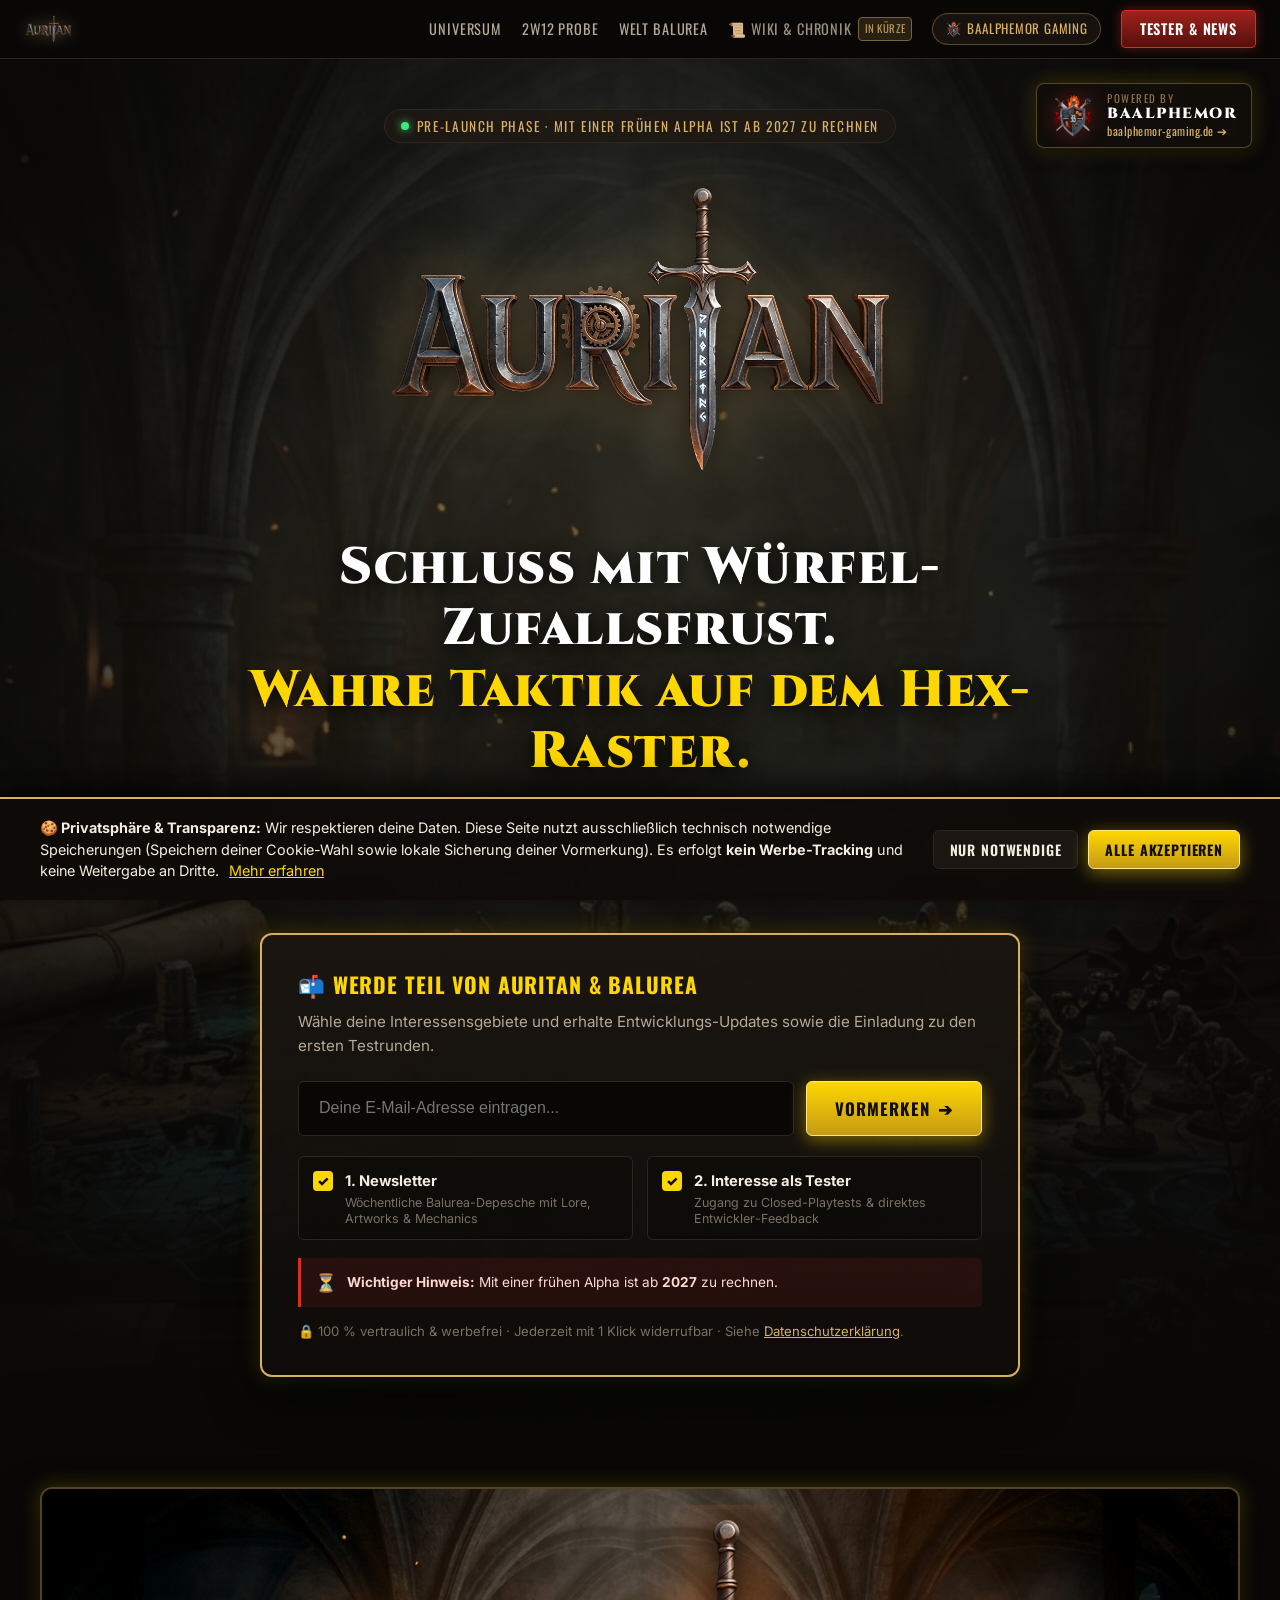
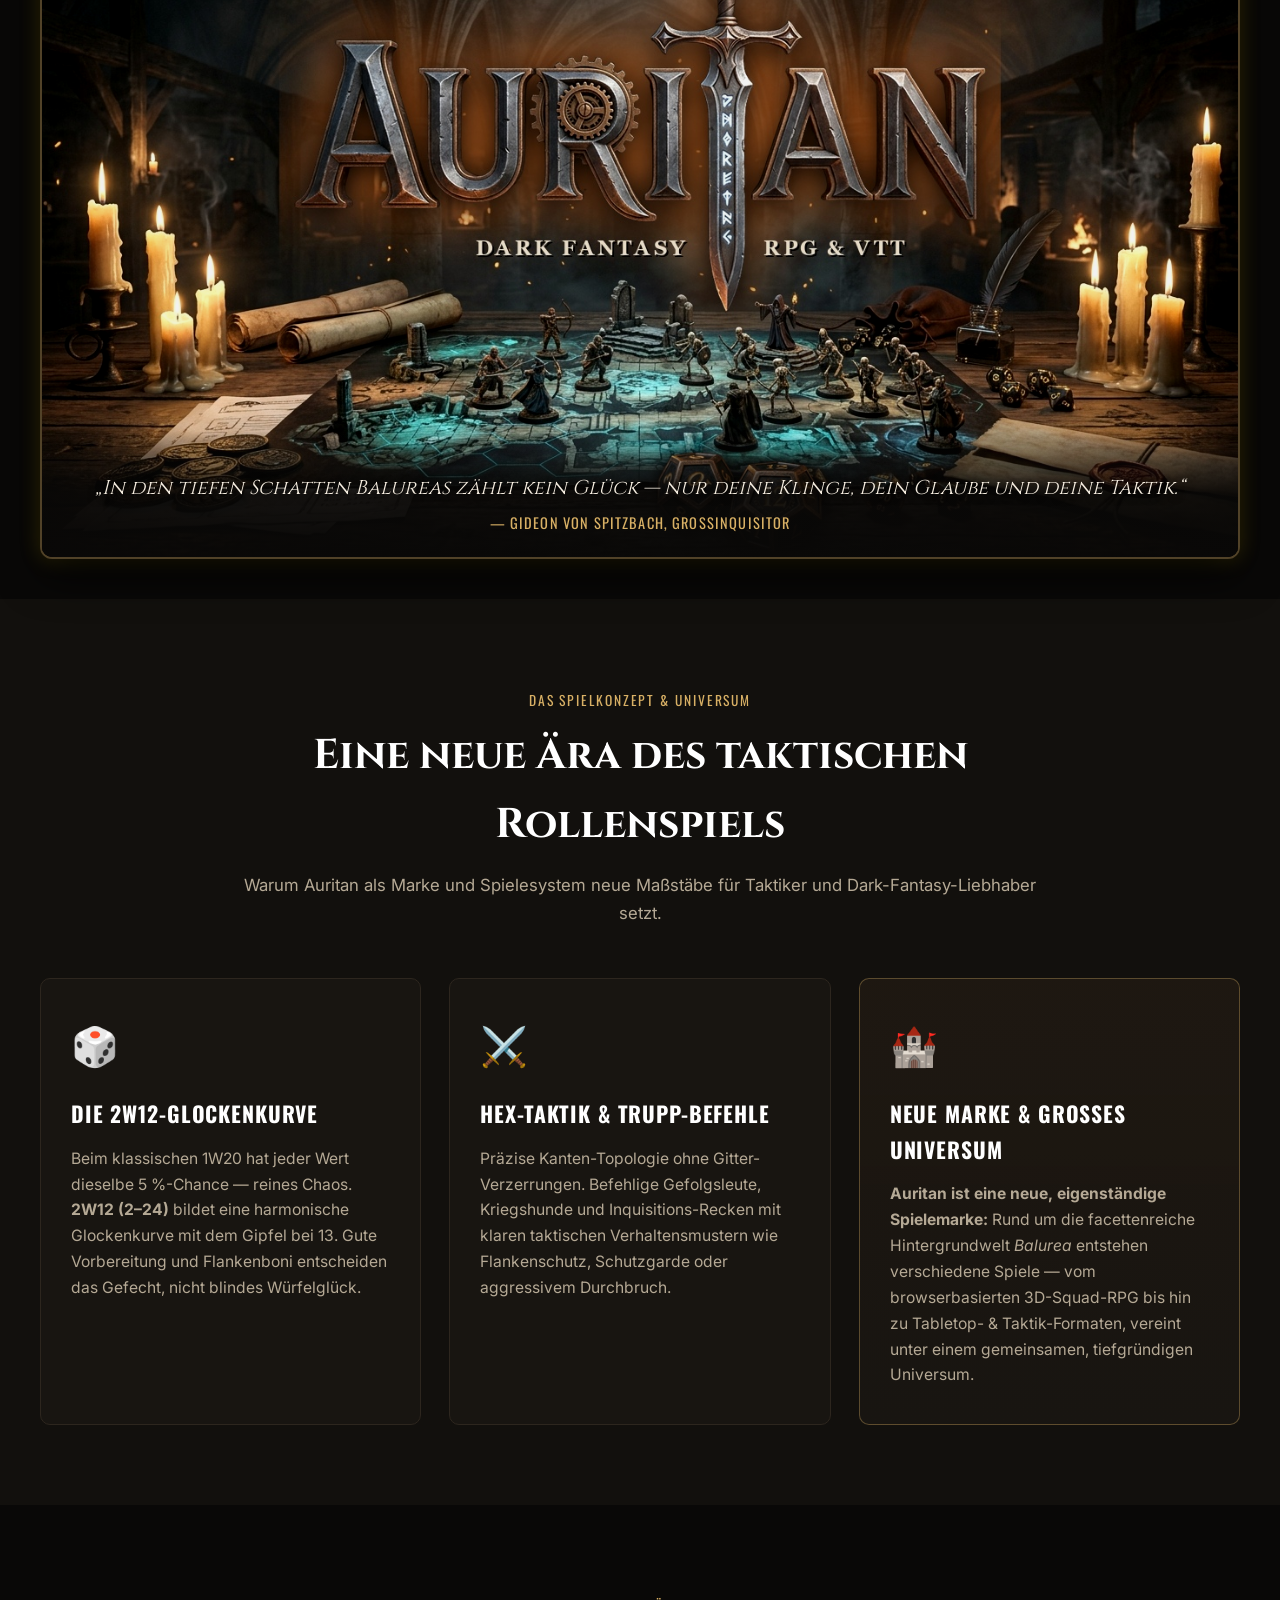
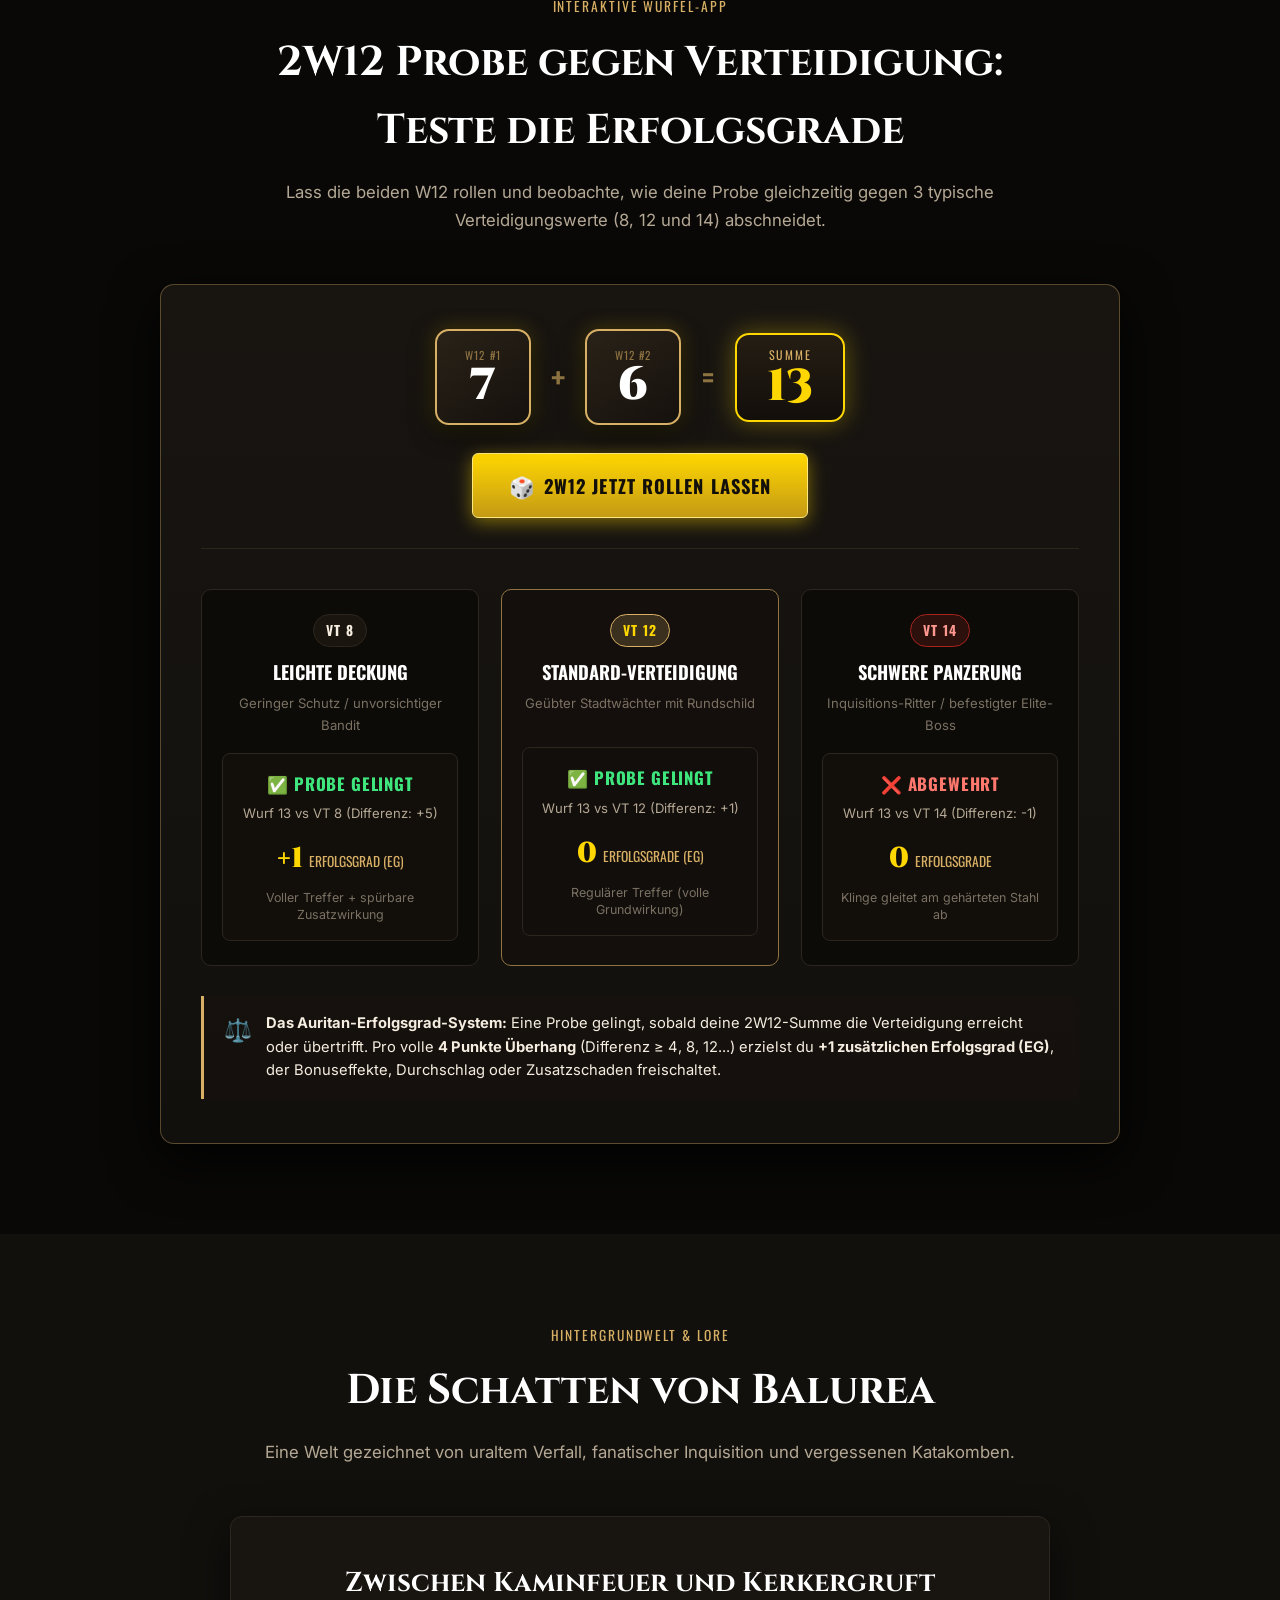
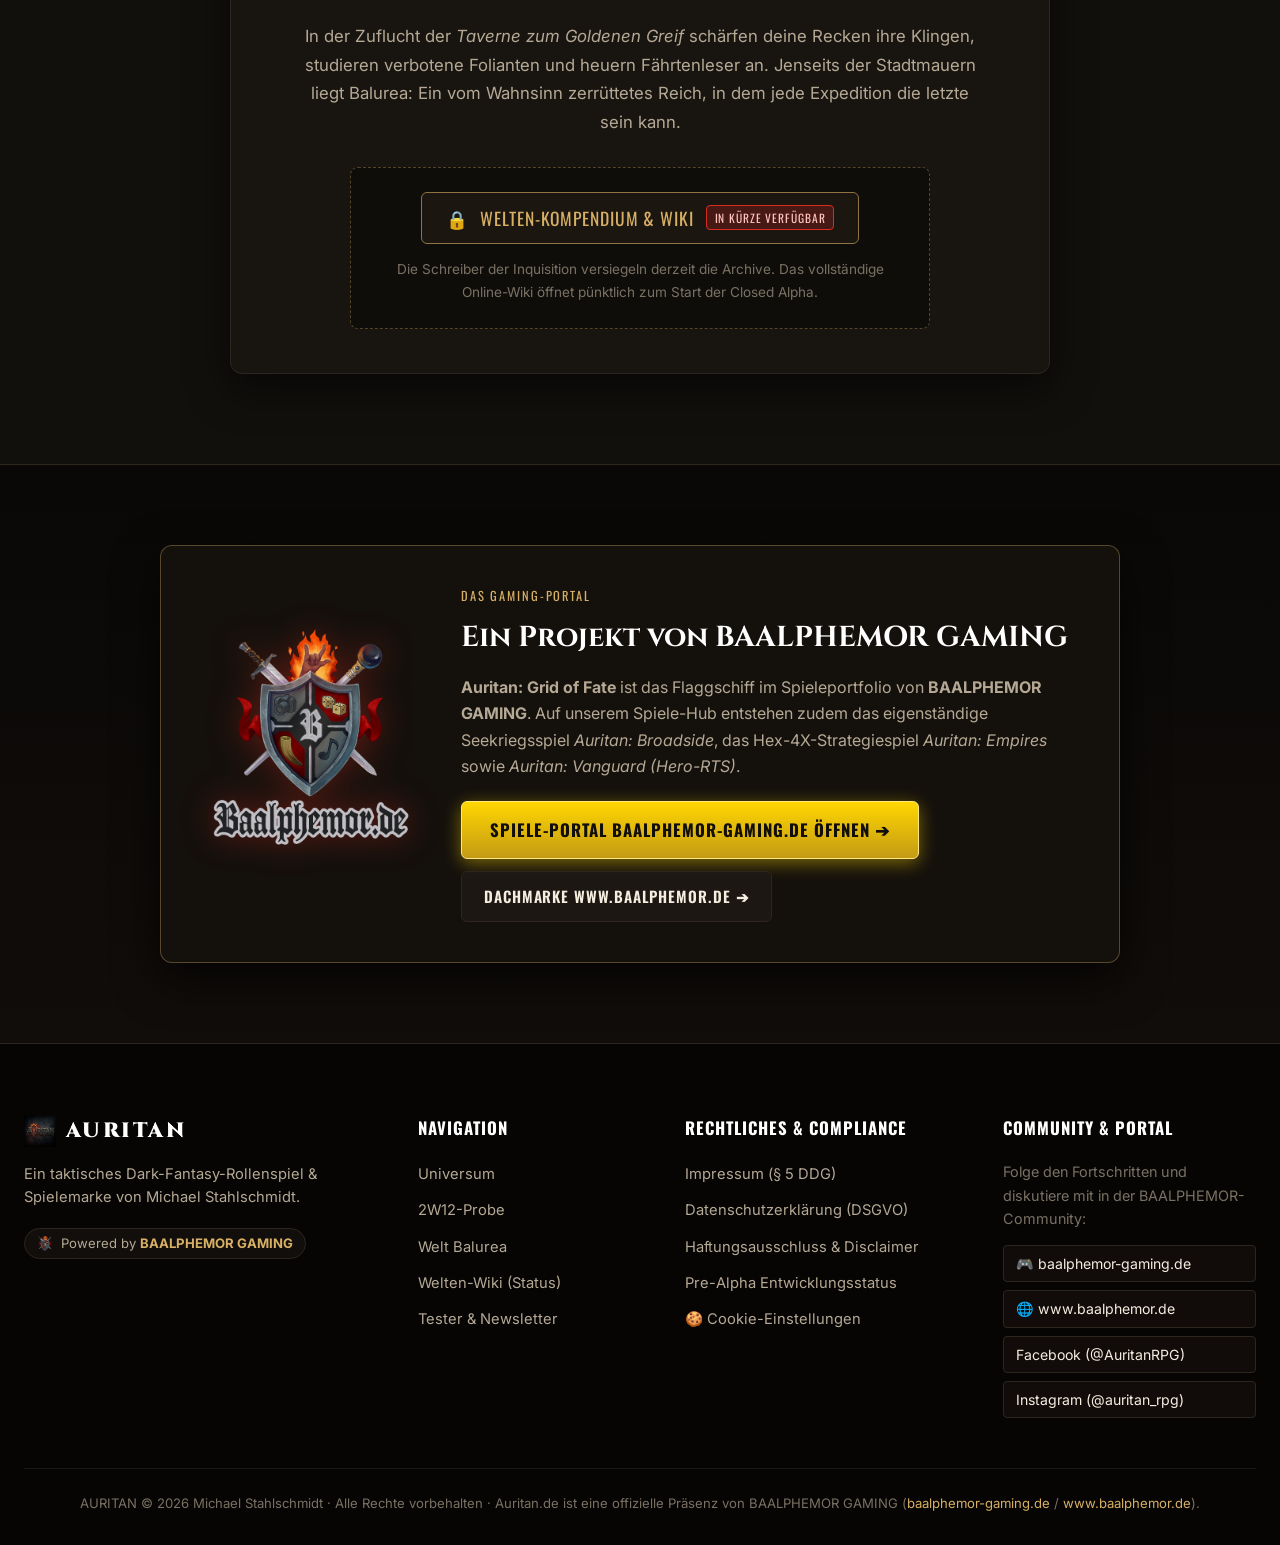
==== commit c640acb3: "Update timeline wording to 'Mit einer frühen Alpha ist ab 2027 zu rechnen' & add Cloudflare Pages/R2" ====
--- a/index.html
+++ b/index.html
@@ -11,7 +11,7 @@
   <meta property="og:type" content="website">
   <meta property="og:url" content="https://auritan.de">
   <meta property="og:title" content="Auritan — Dark Fantasy Rollenspiel & Universum">
-  <meta property="og:description" content="Taktisches Rollenspiel auf dem Hex-Raster mit 2W12-Glockenkurve. Erste Testspiele starten ab Januar 2027!">
+  <meta property="og:description" content="Taktisches Rollenspiel auf dem Hex-Raster mit 2W12-Glockenkurve. Mit einer frühen Alpha ist ab 2027 zu rechnen!">
   <meta property="og:image" content="assets/meta_cover_banner_v2.jpg">
 
   <link rel="icon" type="image/png" href="assets/auritan_logo.png">
@@ -87,7 +87,7 @@
 
       <div class="hero-content">
         <div class="hero-status-pill">
-          <span class="status-dot"></span> Pre-Alpha Phase · Erste Testspiele ab Januar 2027
+          <span class="status-dot"></span> Pre-Launch Phase · Mit einer frühen Alpha ist ab 2027 zu rechnen
         </div>
 
         <!-- Losgelöster grafischer PNG-Schriftzug -->
@@ -147,7 +147,7 @@
             <!-- Klarer Zeitplan-Hinweis -->
             <div class="tester-timeline-notice">
               <span class="notice-icon">⏳</span>
-              <span class="notice-text"><strong>Wichtiger Hinweis:</strong> Erste interaktive Testspiele für ausgewählte Tester starten voraussichtlich ab <strong>Januar 2027</strong>.</span>
+              <span class="notice-text"><strong>Wichtiger Hinweis:</strong> Mit einer frühen Alpha ist ab <strong>2027</strong> zu rechnen.</span>
             </div>
           </form>
 
@@ -511,7 +511,7 @@
         </p>
         <ul>
           <li><strong>Server-Logdateien (Art. 6 Abs. 1 lit. f DSGVO):</strong> Beim Aufruf unserer Website erfasst der Webserver technisch erforderliche Daten (IP-Adresse in anonymisierter Form, Browsertyp, Uhrzeit des Zugriffs, Referrer-URL), um Stabilität und Sicherheit zu gewährleisten.</li>
-          <li><strong>Alpha-Vormerkung & Newsletter (Art. 6 Abs. 1 lit. a DSGVO):</strong> Wenn du dich freiwillig in unsere Vormerkliste einträgst (für Newsletter und/oder Tester-Interesse), speichern wir deine E-Mail-Adresse ausschließlich zu diesem gewählten Zweck. Erste Testspiele starten ab Januar 2027.</li>
+          <li><strong>Alpha-Vormerkung & Newsletter (Art. 6 Abs. 1 lit. a DSGVO):</strong> Wenn du dich freiwillig in unsere Vormerkliste einträgst (für Newsletter und/oder Tester-Interesse), speichern wir deine E-Mail-Adresse ausschließlich zu diesem gewählten Zweck. Mit einer frühen Alpha ist ab 2027 zu rechnen.</li>
         </ul>
 
         <h4>3. Kein Tracking durch Drittanbieter</h4>
@@ -576,7 +576,7 @@
           Das offizielle <strong>Online-Kompendium & Welten-Wiki</strong> zu Klassen (Gideon, Gauner, Kriegshunde), Talentbäumen, Bestiarium und der Geschichte von Balurea wird pünktlich zum Start der <strong>Closed Alpha</strong> freigeschaltet.
         </p>
         <p style="margin-top: 16px;">
-          Trage dich in die Vormerkung ein (Testspiele starten ab Januar 2027), um als einer der Ersten Zugriff auf die Archive zu erhalten.
+          Trage dich in die Vormerkung ein (mit einer frühen Alpha ist ab 2027 zu rechnen), um als einer der Ersten Zugriff auf die Archive zu erhalten.
         </p>
         <div style="text-align:center; margin-top:24px;">
           <a href="#alpha" class="btn-primary modal-action-btn">Jetzt vormerken ➔</a>
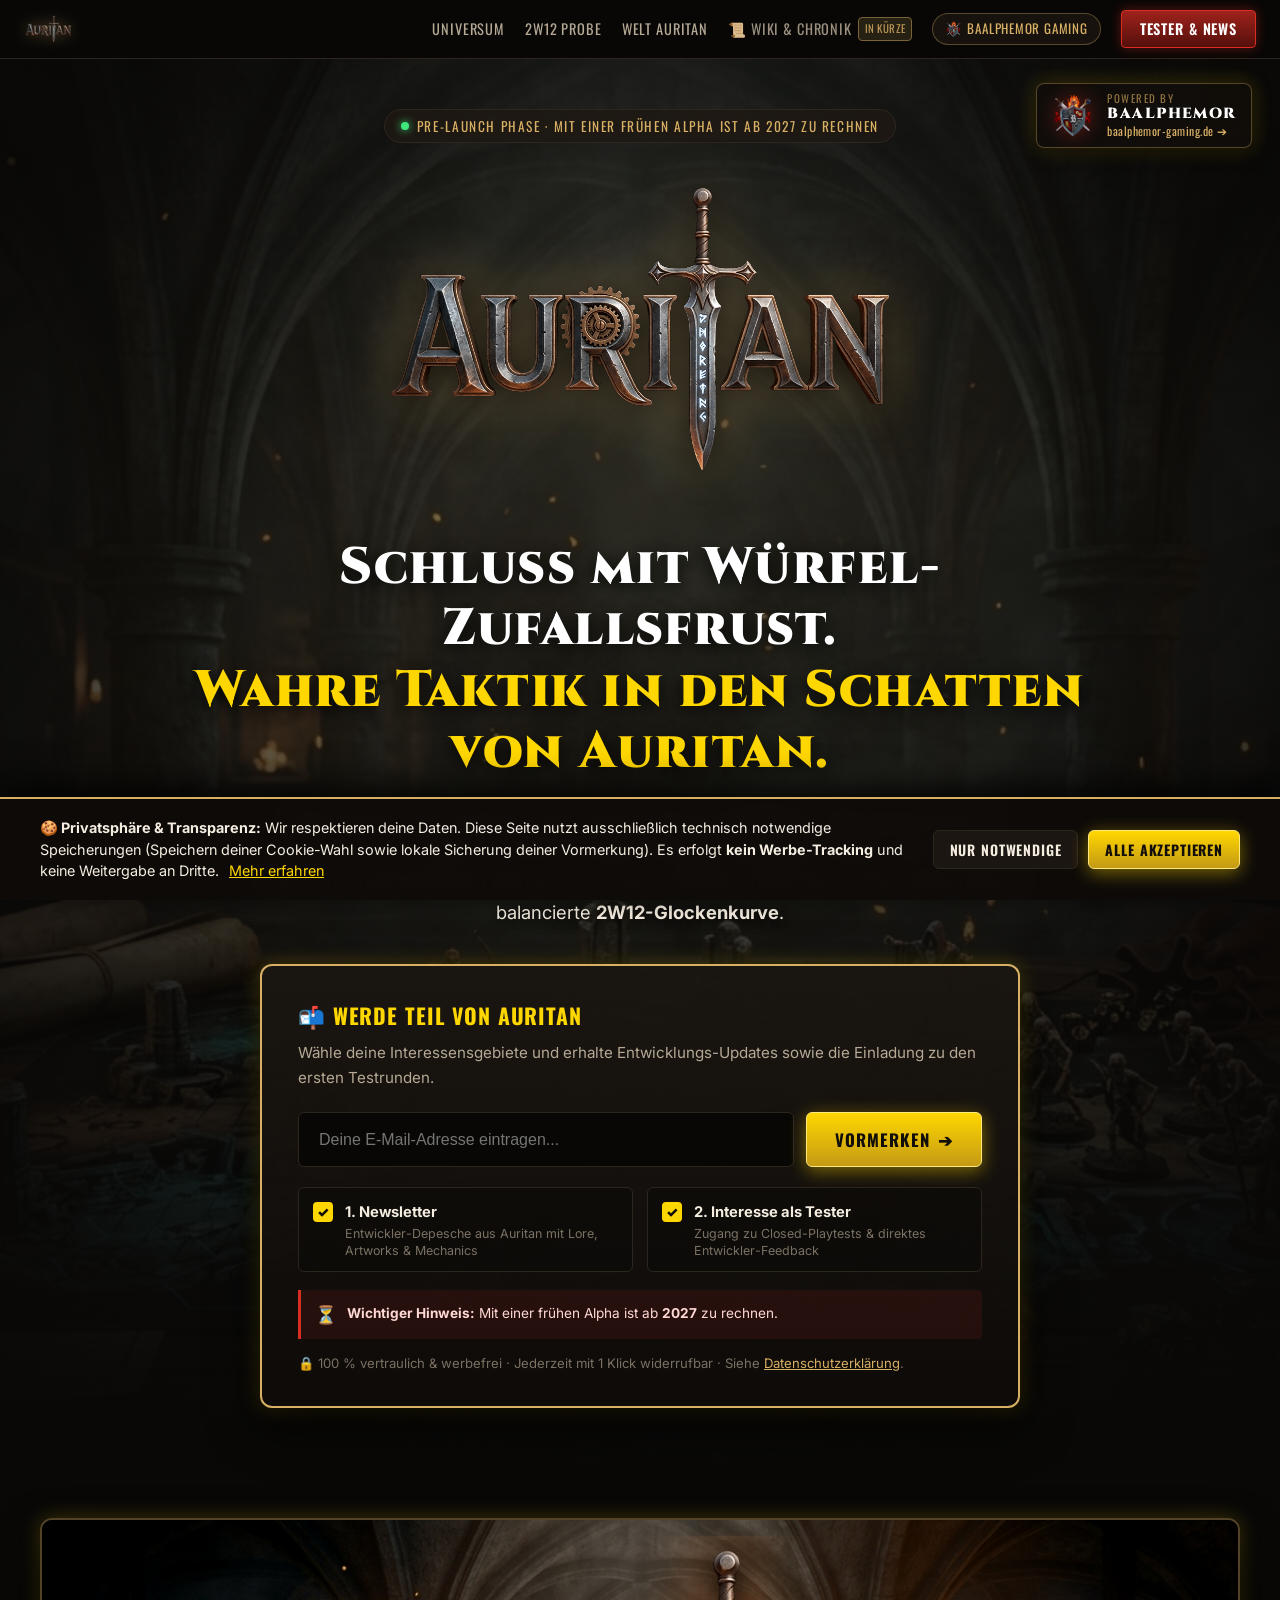
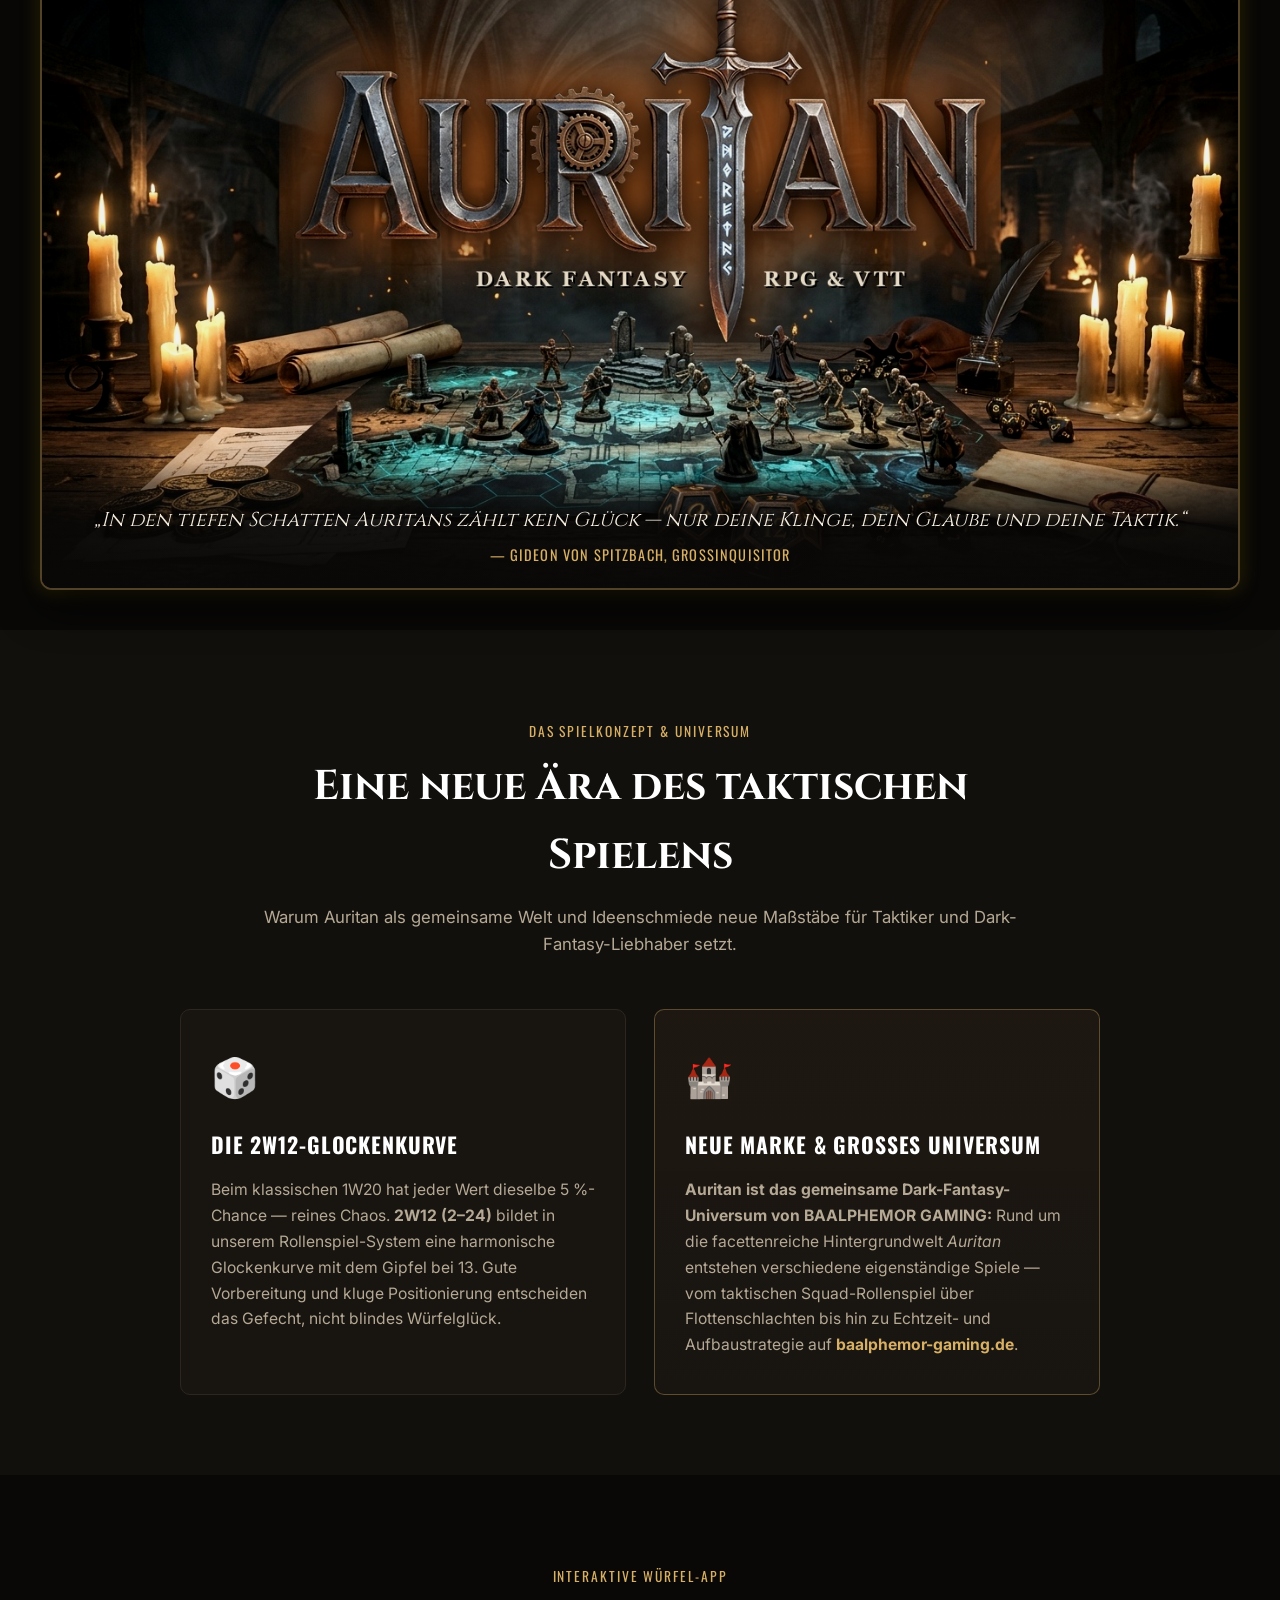
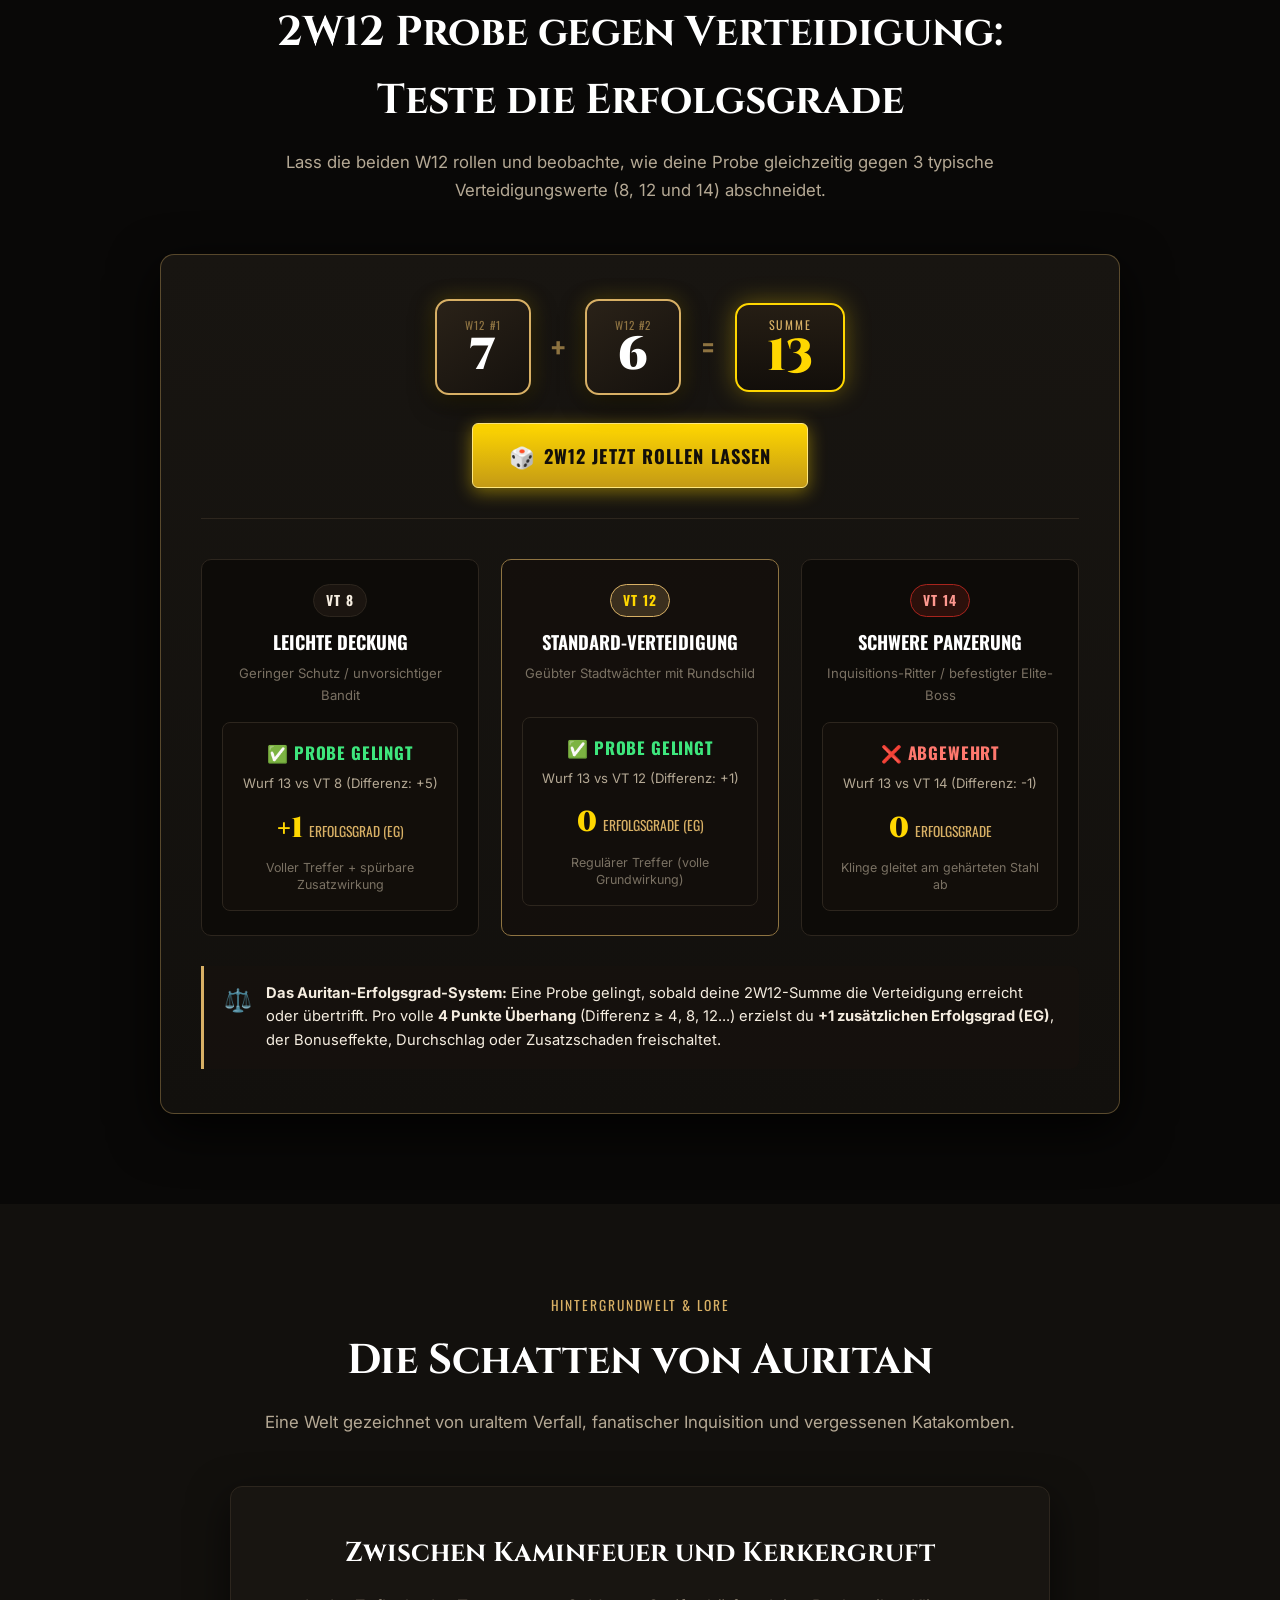
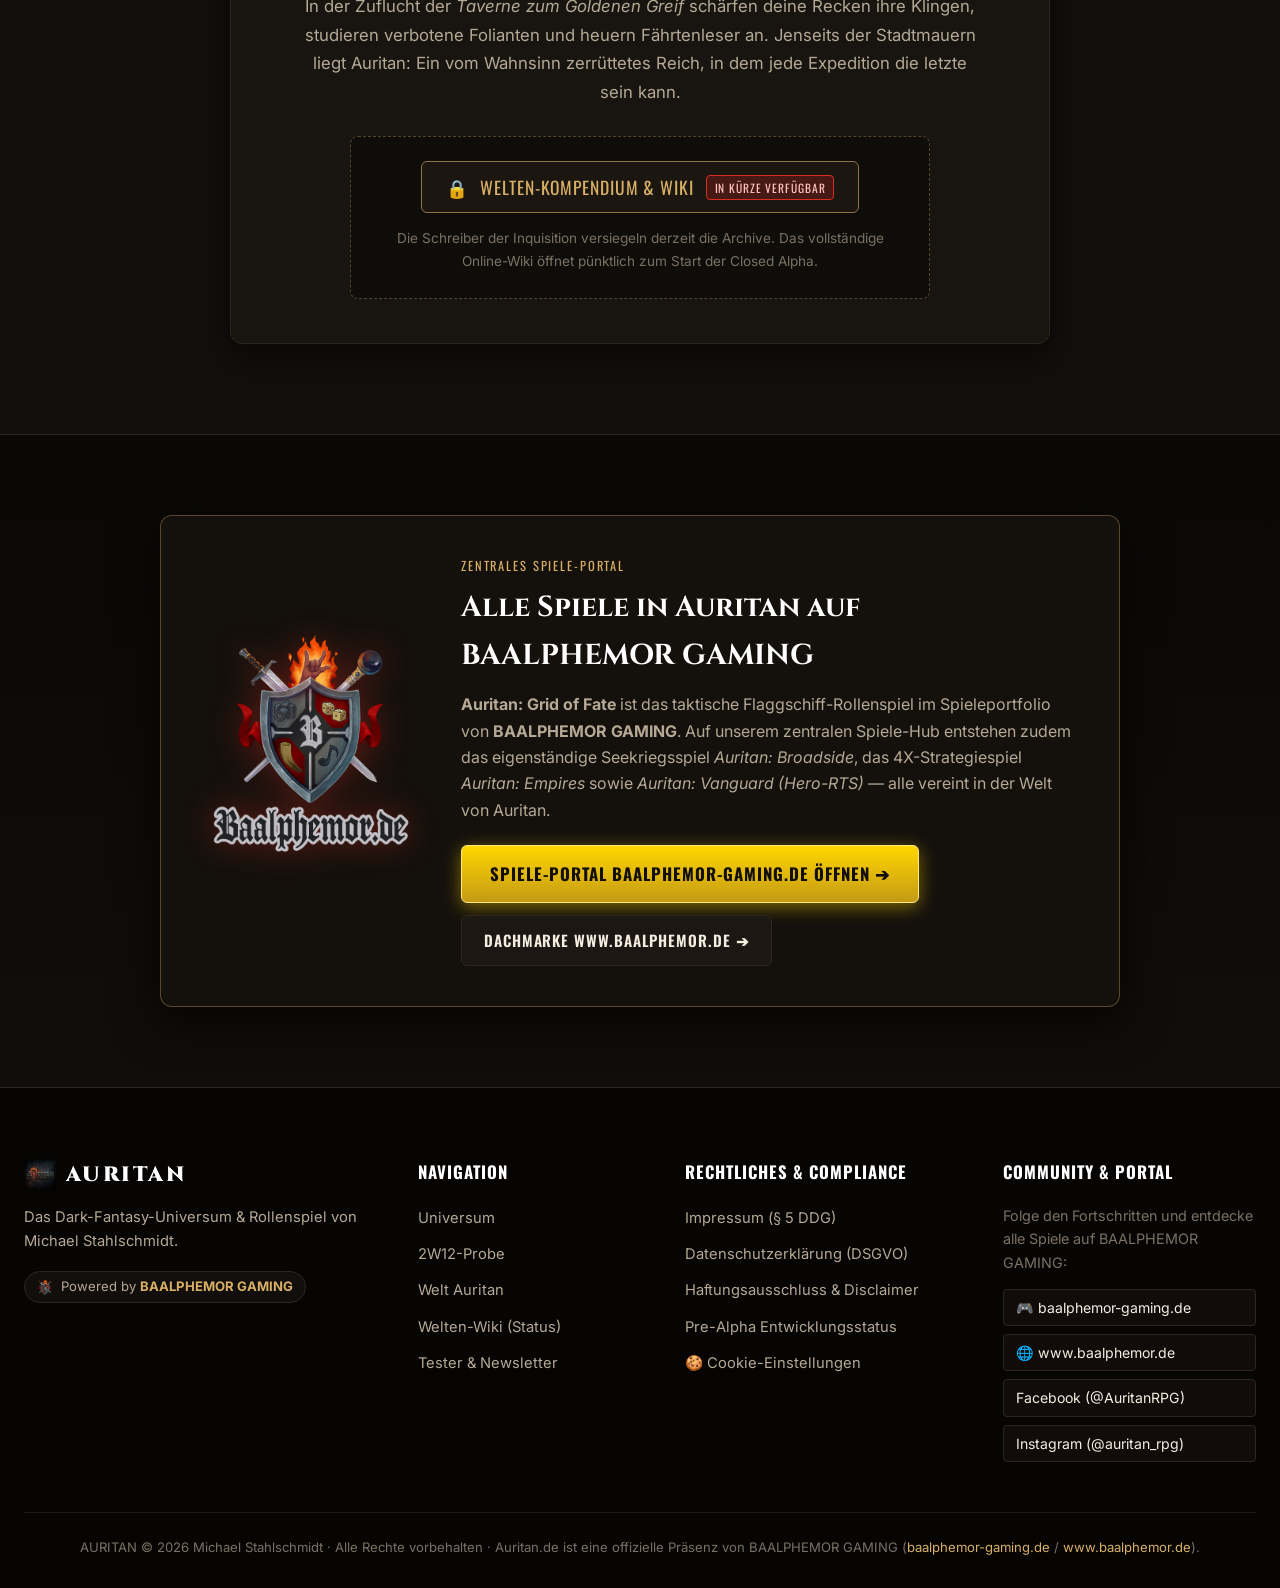
==== commit c80fabd4: "Remove middle hex feature panel, replace Balurea with Auritan & align multi-system copy" ====
--- a/index.html
+++ b/index.html
@@ -3,15 +3,15 @@
 <head>
   <meta charset="UTF-8">
   <meta name="viewport" content="width=device-width, initial-scale=1.0">
-  <title>Auritan: Grid of Fate — Dark Fantasy Rollenspiel & Universum | Powered by BAALPHEMOR</title>
-  <meta name="description" content="Auritan: Grid of Fate ist eine neue Dark-Fantasy-Spielemarke & TTRPG-Universum mit 2W12-Glockenkurve und taktischer Hex-Tiefe. Powered by BAALPHEMOR GAMING.">
-  <meta name="keywords" content="Auritan, Auritan Grid of Fate, BAALPHEMOR, BAALPHEMOR GAMING, TTRPG, Dark Fantasy, 2W12, Hex RPG, Virtual Tabletop, Balurea">
+  <title>Auritan — Dark Fantasy Universum & Rollenspiel | Powered by BAALPHEMOR GAMING</title>
+  <meta name="description" content="Auritan ist das düstere Dark-Fantasy-Universum von BAALPHEMOR GAMING — Heimat taktischer Rollenspiele mit 2W12-Glockenkurve, Flottenschlachten und Strategie.">
+  <meta name="keywords" content="Auritan, Auritan Grid of Fate, BAALPHEMOR, BAALPHEMOR GAMING, TTRPG, Dark Fantasy, 2W12, Taktik, Rollenspiel, Strategie">
   
   <!-- Open Graph / Meta -->
   <meta property="og:type" content="website">
   <meta property="og:url" content="https://auritan.de">
-  <meta property="og:title" content="Auritan — Dark Fantasy Rollenspiel & Universum">
-  <meta property="og:description" content="Taktisches Rollenspiel auf dem Hex-Raster mit 2W12-Glockenkurve. Mit einer frühen Alpha ist ab 2027 zu rechnen!">
+  <meta property="og:title" content="Auritan — Dark Fantasy Universum & Rollenspiel">
+  <meta property="og:description" content="Düsteres Dark-Fantasy-Universum & taktisches Rollenspiel mit 2W12-Glockenkurve. Mit einer frühen Alpha ist ab 2027 zu rechnen!">
   <meta property="og:image" content="assets/meta_cover_banner_v2.jpg">
 
   <link rel="icon" type="image/png" href="assets/auritan_logo.png">
@@ -34,7 +34,7 @@
       <nav class="nav-links">
         <a href="#features">Universum</a>
         <a href="#simulator">2W12 Probe</a>
-        <a href="#welt">Welt Balurea</a>
+        <a href="#welt">Welt Auritan</a>
         <a href="#" id="nav-wiki-btn" class="nav-wiki-link" title="Archive noch versiegelt">
           📜 Wiki & Chronik <span class="badge-soon">In Kürze</span>
         </a>
@@ -57,7 +57,7 @@
     <nav class="mobile-nav-links">
       <a href="#features" class="mobile-link">Universum</a>
       <a href="#simulator" class="mobile-link">2W12 Probe</a>
-      <a href="#welt" class="mobile-link">Welt Balurea</a>
+      <a href="#welt" class="mobile-link">Welt Auritan</a>
       <a href="#" class="mobile-link" id="mobile-wiki-btn">📜 Wiki & Chronik (In Kürze)</a>
       <a href="https://baalphemor-gaming.de" target="_blank" rel="noopener" class="mobile-link balphemor-special">
         <img src="assets/balphemor_shield.png" alt="BAALPHEMOR" style="width:22px; vertical-align:middle; margin-right:8px;">
@@ -73,7 +73,7 @@
       <div class="hero-backdrop"></div>
       <div class="hero-overlay"></div>
       
-      <!-- Dezentes, seitliches BAALPHEMOR Siegel (Bild 1 Feedback) -->
+      <!-- Dezentes, seitliches BAALPHEMOR Siegel -->
       <aside class="side-balphemor-badge" aria-label="Dachmarke BAALPHEMOR">
         <a href="https://baalphemor-gaming.de" target="_blank" rel="noopener" class="side-badge-inner" title="Zum Spieleportal baalphemor-gaming.de">
           <img src="assets/balphemor_shield.png" alt="BAALPHEMOR Siegel" class="side-badge-shield">
@@ -99,18 +99,18 @@
 
         <h1 class="hero-title">
           Schluss mit Würfel-Zufallsfrust.<br>
-          <span class="text-gold">Wahre Taktik auf dem Hex-Raster.</span>
+          <span class="text-gold">Wahre Taktik in den Schatten von Auritan.</span>
         </h1>
 
         <p class="hero-lead">
-          Auritan ist eine neue, düstere Rollenspielmarke in der Welt von <strong>Balurea</strong>. 
+          Willkommen in der düsteren Dark-Fantasy-Welt von <strong>Auritan</strong> — dem gemeinsamen Universum der Spiele von <a href="https://baalphemor-gaming.de" target="_blank" rel="noopener"><strong>BAALPHEMOR GAMING</strong></a>. 
           Kein W20-Chaos, keine Frust-Patzer im entscheidenden Moment — sondern planbare Taktik durch eine mathematisch balancierte <strong>2W12-Glockenkurve</strong>.
         </p>
 
-        <!-- Primary Lead Capture Box mit 2 Optionen & Januar 2027 Hinweis -->
+        <!-- Primary Lead Capture Box mit 2 Optionen & 2027 Hinweis -->
         <div class="lead-box" id="alpha">
           <div class="lead-box-header">
-            <h3>📬 Werde Teil von Auritan & Balurea</h3>
+            <h3>📬 Werde Teil von Auritan</h3>
             <p>Wähle deine Interessensgebiete und erhalte Entwicklungs-Updates sowie die Einladung zu den ersten Testrunden.</p>
           </div>
           
@@ -130,7 +130,7 @@
                 <span class="custom-checkbox"></span>
                 <span class="option-content">
                   <strong>1. Newsletter</strong>
-                  <span class="option-desc">Wöchentliche Balurea-Depesche mit Lore, Artworks & Mechanics</span>
+                  <span class="option-desc">Entwickler-Depesche aus Auritan mit Lore, Artworks & Mechanics</span>
                 </span>
               </label>
 
@@ -165,52 +165,43 @@
         <div class="showcase-frame">
           <img src="assets/meta_cover_banner_v2.jpg" alt="Auritan Dark Fantasy Banner" class="showcase-banner-img">
           <div class="showcase-caption">
-            <p class="quote-text">„In den tiefen Schatten Balureas zählt kein Glück — nur deine Klinge, dein Glaube und deine Taktik.“</p>
+            <p class="quote-text">„In den tiefen Schatten Auritans zählt kein Glück — nur deine Klinge, dein Glaube und deine Taktik.“</p>
             <span class="quote-author">— Gideon von Spitzbach, Großinquisitor</span>
           </div>
         </div>
       </div>
     </section>
 
-    <!-- Die 3 Säulen: Jetzt mit Fokus auf NEUE SPIELEMARKE & UNIVERSUM (Bild 2 Feedback) -->
+    <!-- Die 2 Kern-Säulen (ohne generelles Hex-Panel, da nicht alle Auritan-Systeme Hexfelder nutzen) -->
     <section class="features-section" id="features">
       <div class="section-container">
         <div class="section-header">
           <p class="section-kicker">Das Spielkonzept & Universum</p>
-          <h2>Eine neue Ära des taktischen Rollenspiels</h2>
-          <p class="section-lead">Warum Auritan als Marke und Spielesystem neue Maßstäbe für Taktiker und Dark-Fantasy-Liebhaber setzt.</p>
-        </div>
-
-        <div class="features-grid-3">
+          <h2>Eine neue Ära des taktischen Spielens</h2>
+          <p class="section-lead">Warum Auritan als gemeinsame Welt und Ideenschmiede neue Maßstäbe für Taktiker und Dark-Fantasy-Liebhaber setzt.</p>
+        </div>
+
+        <div class="features-grid-2">
           <article class="feature-card">
             <div class="feature-icon">🎲</div>
             <h3>Die 2W12-Glockenkurve</h3>
             <p>
-              Beim klassischen 1W20 hat jeder Wert dieselbe 5 %-Chance — reines Chaos. <strong>2W12 (2–24)</strong> bildet eine harmonische Glockenkurve mit dem Gipfel bei 13. Gute Vorbereitung und Flankenboni entscheiden das Gefecht, nicht blindes Würfelglück.
+              Beim klassischen 1W20 hat jeder Wert dieselbe 5 %-Chance — reines Chaos. <strong>2W12 (2–24)</strong> bildet in unserem Rollenspiel-System eine harmonische Glockenkurve mit dem Gipfel bei 13. Gute Vorbereitung und kluge Positionierung entscheiden das Gefecht, nicht blindes Würfelglück.
             </p>
           </article>
 
-          <article class="feature-card">
-            <div class="feature-icon">⚔️</div>
-            <h3>Hex-Taktik & Trupp-Befehle</h3>
-            <p>
-              Präzise Kanten-Topologie ohne Gitter-Verzerrungen. Befehlige Gefolgsleute, Kriegshunde und Inquisitions-Recken mit klaren taktischen Verhaltensmustern wie Flankenschutz, Schutzgarde oder aggressivem Durchbruch.
-            </p>
-          </article>
-
-          <!-- Bild 2 Feedback: Marke & verschiedene Spiele im Bau -->
           <article class="feature-card highlight-card">
             <div class="feature-icon">🏰</div>
             <h3>Neue Marke & Großes Universum</h3>
             <p>
-              <strong>Auritan ist eine neue, eigenständige Spielemarke:</strong> Rund um die facettenreiche Hintergrundwelt <em>Balurea</em> entstehen verschiedene Spiele — vom browserbasierten 3D-Squad-RPG bis hin zu Tabletop- & Taktik-Formaten, vereint unter einem gemeinsamen, tiefgründigen Universum.
+              <strong>Auritan ist das gemeinsame Dark-Fantasy-Universum von BAALPHEMOR GAMING:</strong> Rund um die facettenreiche Hintergrundwelt <em>Auritan</em> entstehen verschiedene eigenständige Spiele — vom taktischen Squad-Rollenspiel über Flottenschlachten bis hin zu Echtzeit- und Aufbaustrategie auf <a href="https://baalphemor-gaming.de" target="_blank" rel="noopener"><strong>baalphemor-gaming.de</strong></a>.
             </p>
           </article>
         </div>
       </div>
     </section>
 
-    <!-- Interaktiver Würfel-App Simulator (Bild 3 Feedback: Rollende 2W12 vs 3 Verteidigungswerte 8, 12, 14) -->
+    <!-- Interaktiver Würfel-App Simulator: Rollende 2W12 vs 3 Verteidigungswerte 8, 12, 14 -->
     <section class="simulator-section" id="simulator">
       <div class="section-container">
         <div class="section-header">
@@ -331,7 +322,7 @@
       <div class="section-container">
         <div class="section-header">
           <p class="section-kicker">Hintergrundwelt & Lore</p>
-          <h2>Die Schatten von Balurea</h2>
+          <h2>Die Schatten von Auritan</h2>
           <p class="section-lead">Eine Welt gezeichnet von uraltem Verfall, fanatischer Inquisition und vergessenen Katakomben.</p>
         </div>
 
@@ -340,7 +331,7 @@
             <h3>Zwischen Kaminfeuer und Kerkergruft</h3>
             <p>
               In der Zuflucht der <em>Taverne zum Goldenen Greif</em> schärfen deine Recken ihre Klingen, studieren verbotene Folianten und heuern Fährtenleser an. 
-              Jenseits der Stadtmauern liegt Balurea: Ein vom Wahnsinn zerrüttetes Reich, in dem jede Expedition die letzte sein kann.
+              Jenseits der Stadtmauern liegt Auritan: Ein vom Wahnsinn zerrüttetes Reich, in dem jede Expedition die letzte sein kann.
             </p>
             
             <div class="wiki-action-block">
@@ -356,7 +347,7 @@
       </div>
     </section>
 
-    <!-- BAALPHEMOR GAMING Dachmarke & Co-Branding (Verlinkt auf baalphemor-gaming.de & www.baalphemor.de) -->
+    <!-- BAALPHEMOR GAMING Dachmarke & Co-Branding -->
     <section class="umbrella-section">
       <div class="section-container">
         <div class="umbrella-card">
@@ -366,11 +357,11 @@
             </a>
           </div>
           <div class="umbrella-text-col">
-            <div class="umbrella-badge">DAS GAMING-PORTAL</div>
-            <h2>Ein Projekt von BAALPHEMOR GAMING</h2>
+            <div class="umbrella-badge">ZENTRALES SPIELE-PORTAL</div>
+            <h2>Alle Spiele in Auritan auf BAALPHEMOR GAMING</h2>
             <p>
-              <strong>Auritan: Grid of Fate</strong> ist das Flaggschiff im Spieleportfolio von <strong>BAALPHEMOR GAMING</strong>. 
-              Auf unserem Spiele-Hub entstehen zudem das eigenständige Seekriegsspiel <em>Auritan: Broadside</em>, das Hex-4X-Strategiespiel <em>Auritan: Empires</em> sowie <em>Auritan: Vanguard (Hero-RTS)</em>.
+              <strong>Auritan: Grid of Fate</strong> ist das taktische Flaggschiff-Rollenspiel im Spieleportfolio von <strong>BAALPHEMOR GAMING</strong>. 
+              Auf unserem zentralen Spiele-Hub entstehen zudem das eigenständige Seekriegsspiel <em>Auritan: Broadside</em>, das 4X-Strategiespiel <em>Auritan: Empires</em> sowie <em>Auritan: Vanguard (Hero-RTS)</em> — alle vereint in der Welt von Auritan.
             </p>
             <div class="umbrella-actions" style="display:flex; gap:12px; flex-wrap:wrap;">
               <a href="https://baalphemor-gaming.de" target="_blank" rel="noopener" class="btn-primary">
@@ -395,7 +386,7 @@
           <span class="footer-brand-title">AURITAN</span>
         </div>
         <p class="footer-tagline">
-          Ein taktisches Dark-Fantasy-Rollenspiel & Spielemarke von Michael Stahlschmidt.
+          Das Dark-Fantasy-Universum & Rollenspiel von Michael Stahlschmidt.
         </p>
         <div class="footer-powered">
           <img src="assets/balphemor_shield.png" alt="BAALPHEMOR Shield" class="footer-shield-mini">
@@ -408,7 +399,7 @@
         <ul class="footer-nav">
           <li><a href="#features">Universum</a></li>
           <li><a href="#simulator">2W12-Probe</a></li>
-          <li><a href="#welt">Welt Balurea</a></li>
+          <li><a href="#welt">Welt Auritan</a></li>
           <li><a href="#" class="open-wiki-modal-link">Welten-Wiki (Status)</a></li>
           <li><a href="#alpha">Tester & Newsletter</a></li>
         </ul>
@@ -420,14 +411,14 @@
           <li><a href="#" class="modal-trigger" data-modal="modal-impressum">Impressum (§ 5 DDG)</a></li>
           <li><a href="#" class="modal-trigger" data-modal="modal-datenschutz">Datenschutzerklärung (DSGVO)</a></li>
           <li><a href="#" class="modal-trigger" data-modal="modal-disclaimer">Haftungsausschluss & Disclaimer</a></li>
-          <li><a href="#" class="modal-trigger" data-modal="modal-alpha-status">Pre-Alpha Entwicklungsstatus</a></li>
+          <li><a href="#" class="modal-trigger" data-modal="modal-wiki-notice">Pre-Alpha Entwicklungsstatus</a></li>
           <li><a href="#" id="open-cookie-settings-btn">🍪 Cookie-Einstellungen</a></li>
         </ul>
       </div>
 
       <div class="footer-col">
         <h4>Community & Portal</h4>
-        <p class="footer-subtext">Folge den Fortschritten und diskutiere mit in der BAALPHEMOR-Community:</p>
+        <p class="footer-subtext">Folge den Fortschritten und entdecke alle Spiele auf BAALPHEMOR GAMING:</p>
         <div class="footer-social-links">
           <a href="https://baalphemor-gaming.de" target="_blank" rel="noopener" class="footer-pill-link">🎮 baalphemor-gaming.de</a>
           <a href="https://www.baalphemor.de" target="_blank" rel="noopener" class="footer-pill-link">🌐 www.baalphemor.de</a>
@@ -460,8 +451,6 @@
         <p>
           <strong>Michael Stahlschmidt</strong><br>
           BAALPHEMOR Medien, Fotografie & Gaming<br>
-          [Straße, Hausnummer]<br>
-          [PLZ, Ort]<br>
           Deutschland
         </p>
 
@@ -473,10 +462,7 @@
         </p>
 
         <h4>Verantwortlich für den Inhalt nach § 18 Abs. 2 MStV:</h4>
-        <p>
-          Michael Stahlschmidt<br>
-          [Straße, Hausnummer, PLZ, Ort]
-        </p>
+        <p>Michael Stahlschmidt</p>
 
         <h4>EU-Streitschlichtung:</h4>
         <p>
@@ -506,7 +492,7 @@
 
         <h4>2. Zweck & Rechtsgrundlage der Datenverarbeitung</h4>
         <p>
-          Diese Website dient als reine Pre-Launch- und Informationsseite für das Spiel <em>Auritan</em>. 
+          Diese Website dient als Pre-Launch- und Informationsseite für das Universum <em>Auritan</em> unter <strong>BAALPHEMOR GAMING</strong>. 
           Wir verarbeiten personenbezogene Daten streng zweckgebunden:
         </p>
         <ul>
@@ -562,7 +548,7 @@
   <div class="modal-overlay" id="modal-wiki-notice" role="dialog" aria-modal="true" aria-labelledby="modal-wiki-notice-title">
     <div class="modal-card">
       <div class="modal-header">
-        <h3 id="modal-wiki-notice-title">📜 Archive von Balurea versiegelt</h3>
+        <h3 id="modal-wiki-notice-title">📜 Archive von Auritan versiegelt</h3>
         <button class="modal-close" aria-label="Schließen">&times;</button>
       </div>
       <div class="modal-body">
@@ -573,7 +559,7 @@
           <strong>Halt ein, Wanderer!</strong> Die Folianten und Chroniken der Inquisition werden derzeit von den Archivaren überarbeitet.
         </p>
         <p>
-          Das offizielle <strong>Online-Kompendium & Welten-Wiki</strong> zu Klassen (Gideon, Gauner, Kriegshunde), Talentbäumen, Bestiarium und der Geschichte von Balurea wird pünktlich zum Start der <strong>Closed Alpha</strong> freigeschaltet.
+          Das offizielle <strong>Online-Kompendium & Welten-Wiki</strong> zu Klassen (Gideon, Gauner, Kriegshunde), Fraktionen, Talentbäumen, Bestiarium und der Geschichte von Auritan wird pünktlich zum Start der <strong>Closed Alpha</strong> freigeschaltet.
         </p>
         <p style="margin-top: 16px;">
           Trage dich in die Vormerkung ein (mit einer frühen Alpha ist ab 2027 zu rechnen), um als einer der Ersten Zugriff auf die Archive zu erhalten.
--- a/style.css
+++ b/style.css
@@ -1,5 +1,5 @@
 /* Auritan Pre-Launch Landing Page Styles 
-   Dark Fantasy & Grimdark Aesthetic · Powered by BALPHEMOR GAMING */
+   Dark Fantasy & Grimdark Aesthetic · Powered by BAALPHEMOR GAMING */
 
 :root {
   --bg-deep: #090807;
@@ -715,6 +715,14 @@
   gap: 28px;
 }
 
+.features-grid-2 {
+  display: grid;
+  grid-template-columns: repeat(2, 1fr);
+  gap: 28px;
+  max-width: 920px;
+  margin: 0 auto;
+}
+
 .feature-card {
   background: var(--bg-card);
   border: 1px solid var(--border-iron);
@@ -1505,7 +1513,8 @@
     padding: 24px 20px;
   }
 
-  .lead-options-grid {
+  .lead-options-grid,
+  .features-grid-2 {
     grid-template-columns: 1fr;
   }
 
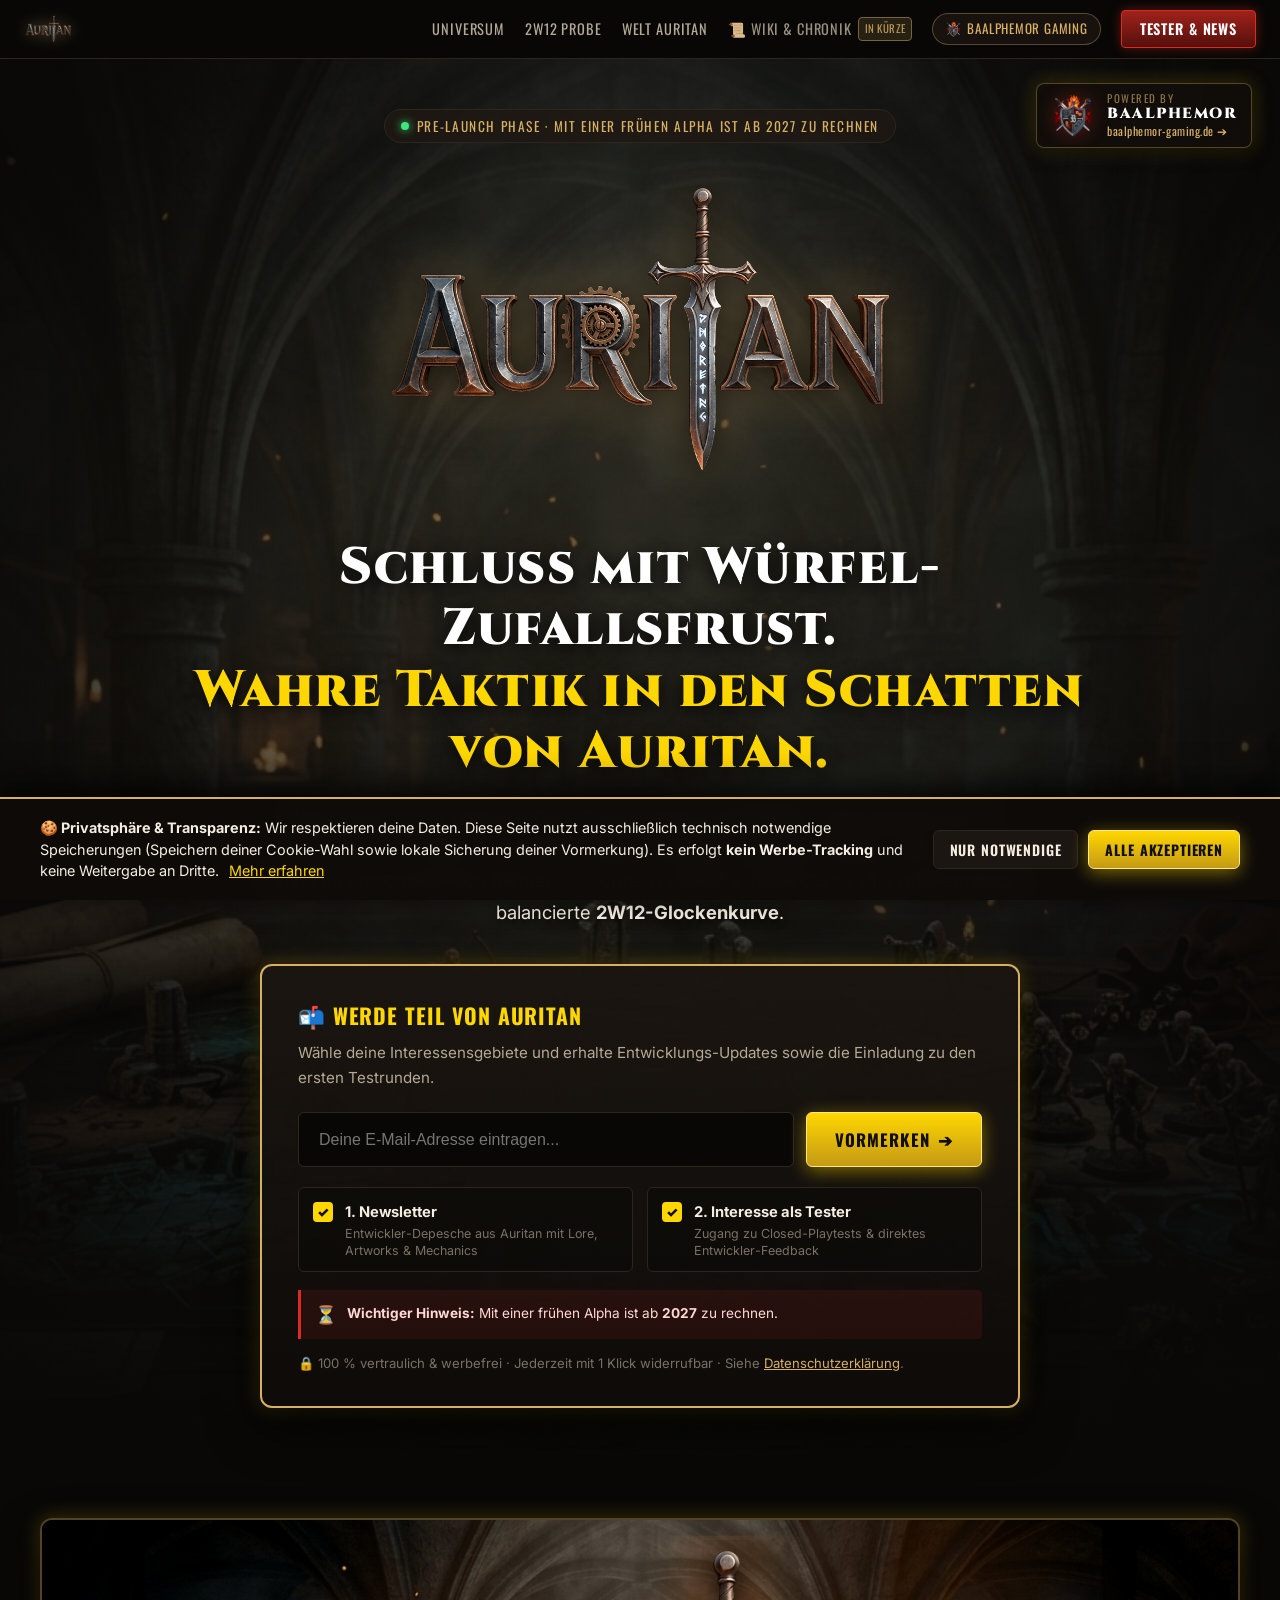
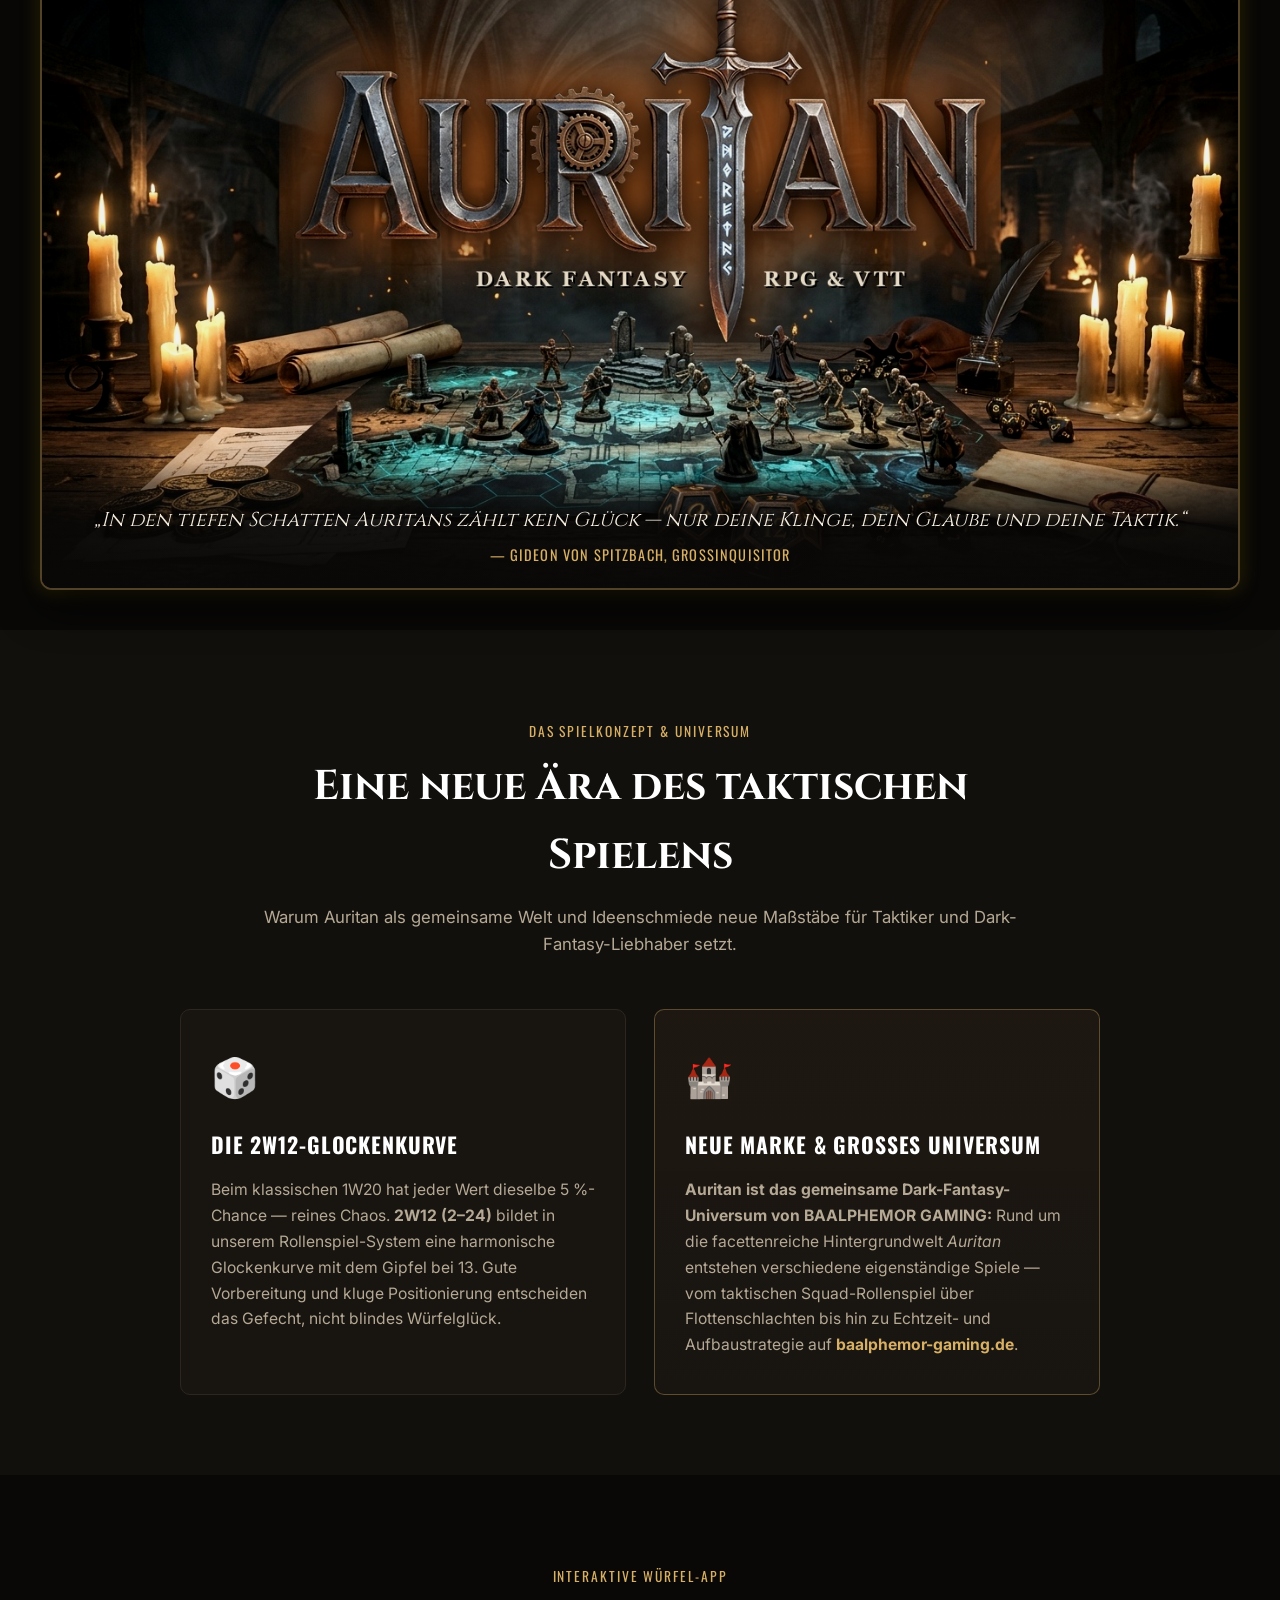
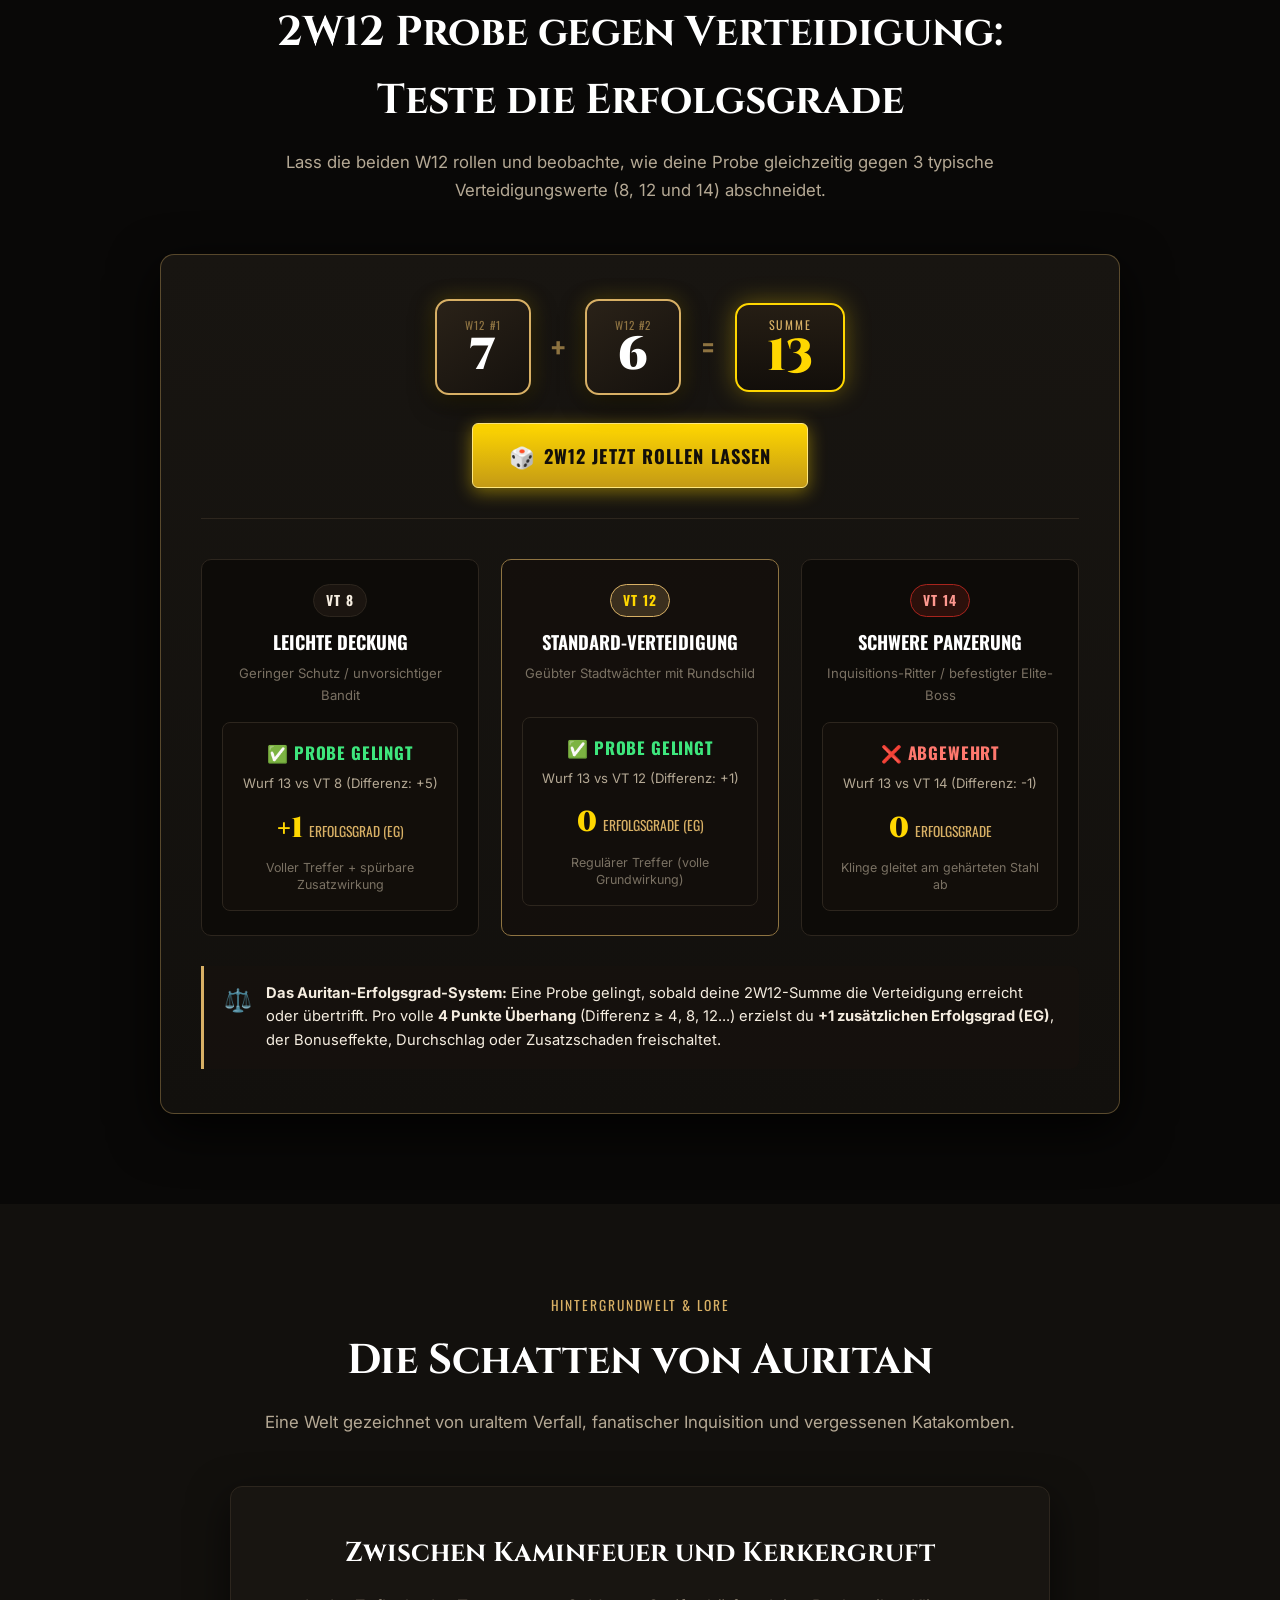
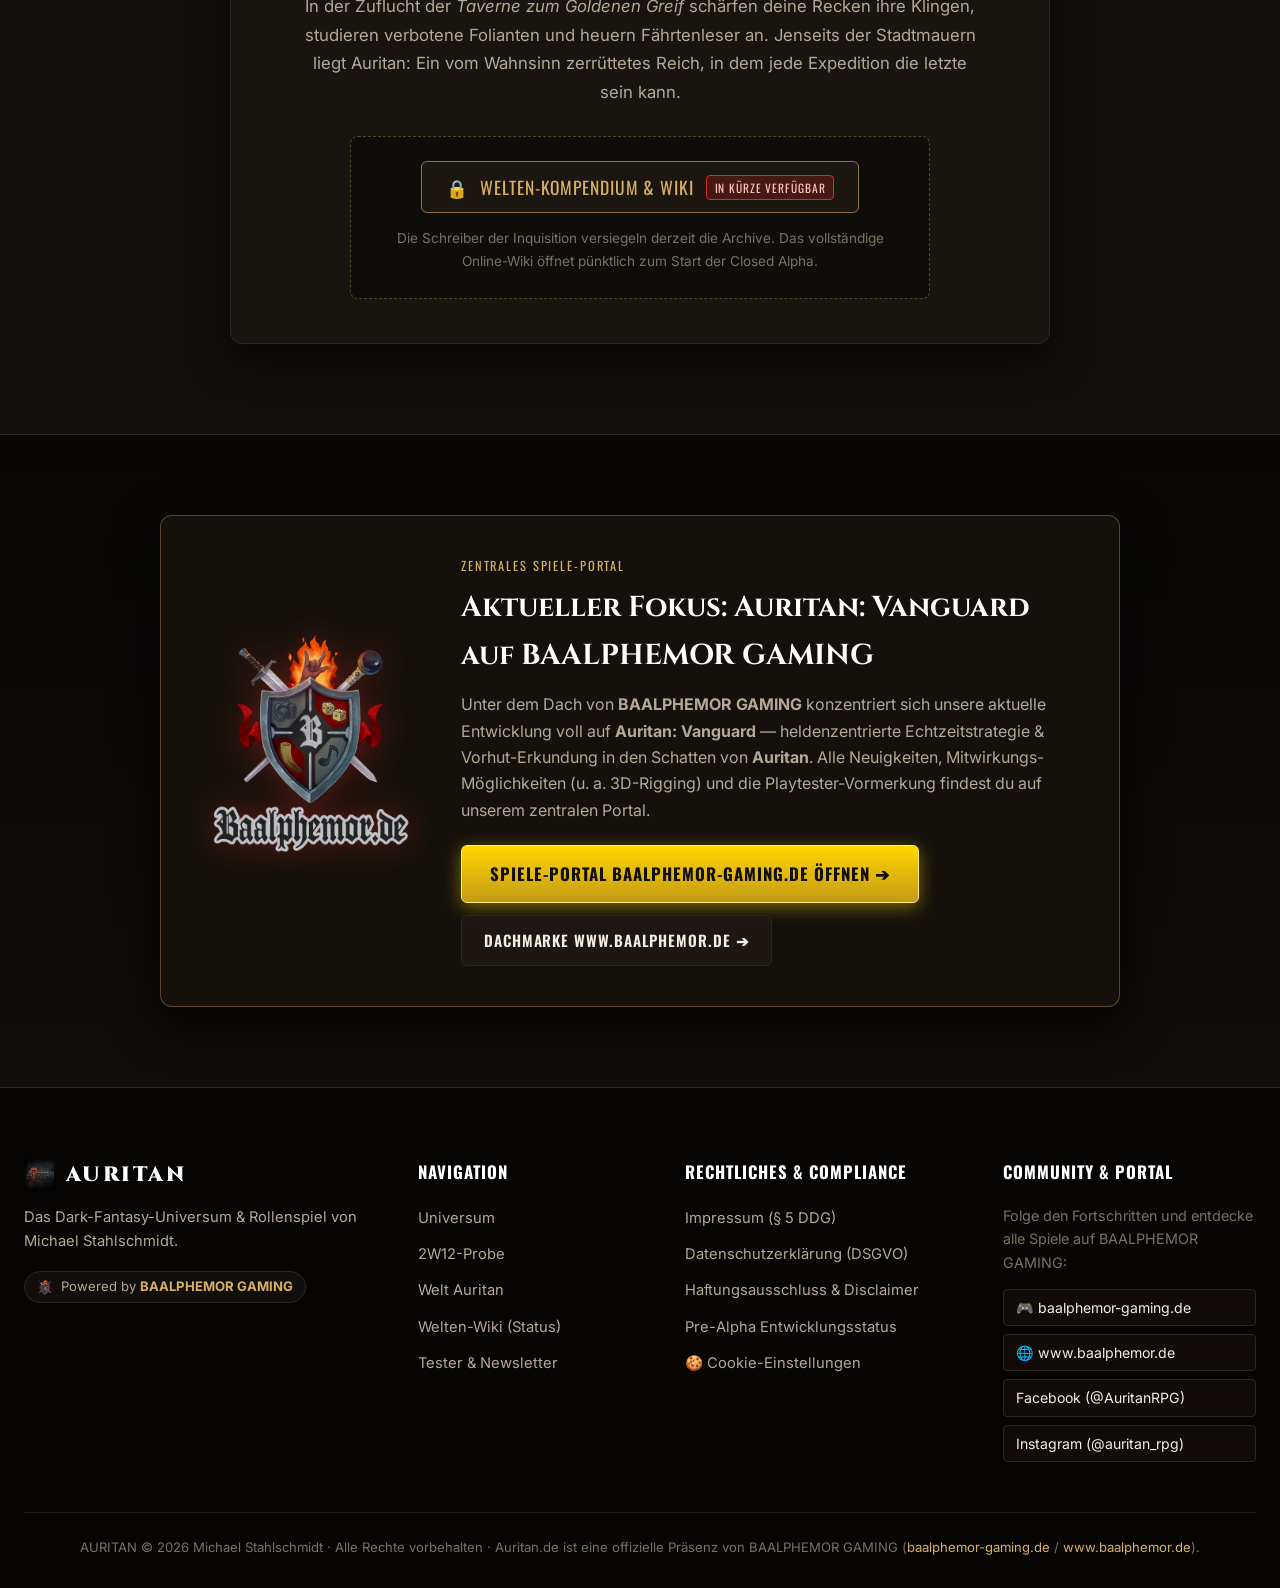
==== commit 35be5801: "Focus portal cross-reference on Auritan: Vanguard" ====
--- a/index.html
+++ b/index.html
@@ -5,7 +5,7 @@
   <meta name="viewport" content="width=device-width, initial-scale=1.0">
   <title>Auritan — Dark Fantasy Universum & Rollenspiel | Powered by BAALPHEMOR GAMING</title>
   <meta name="description" content="Auritan ist das düstere Dark-Fantasy-Universum von BAALPHEMOR GAMING — Heimat taktischer Rollenspiele mit 2W12-Glockenkurve, Flottenschlachten und Strategie.">
-  <meta name="keywords" content="Auritan, Auritan Grid of Fate, BAALPHEMOR, BAALPHEMOR GAMING, TTRPG, Dark Fantasy, 2W12, Taktik, Rollenspiel, Strategie">
+  <meta name="keywords" content="Auritan, Auritan Vanguard, BAALPHEMOR, BAALPHEMOR GAMING, Dark Fantasy, 2W12, Taktik, Echtzeitstrategie, Strategie">
   
   <!-- Open Graph / Meta -->
   <meta property="og:type" content="website">
@@ -358,10 +358,10 @@
           </div>
           <div class="umbrella-text-col">
             <div class="umbrella-badge">ZENTRALES SPIELE-PORTAL</div>
-            <h2>Alle Spiele in Auritan auf BAALPHEMOR GAMING</h2>
+            <h2>Aktueller Fokus: Auritan: Vanguard auf BAALPHEMOR GAMING</h2>
+            <!-- Vorerst ausgeblendet: Grid of Fate, Broadside & Empires (für spätere Phasen bewahrt) -->
             <p>
-              <strong>Auritan: Grid of Fate</strong> ist das taktische Flaggschiff-Rollenspiel im Spieleportfolio von <strong>BAALPHEMOR GAMING</strong>. 
-              Auf unserem zentralen Spiele-Hub entstehen zudem das eigenständige Seekriegsspiel <em>Auritan: Broadside</em>, das 4X-Strategiespiel <em>Auritan: Empires</em> sowie <em>Auritan: Vanguard (Hero-RTS)</em> — alle vereint in der Welt von Auritan.
+              Unter dem Dach von <strong>BAALPHEMOR GAMING</strong> konzentriert sich unsere aktuelle Entwicklung voll auf <strong>Auritan: Vanguard</strong> — heldenzentrierte Echtzeitstrategie & Vorhut-Erkundung in den Schatten von <strong>Auritan</strong>. Alle Neuigkeiten, Mitwirkungs-Möglichkeiten (u. a. 3D-Rigging) und die Playtester-Vormerkung findest du auf unserem zentralen Portal.
             </p>
             <div class="umbrella-actions" style="display:flex; gap:12px; flex-wrap:wrap;">
               <a href="https://baalphemor-gaming.de" target="_blank" rel="noopener" class="btn-primary">
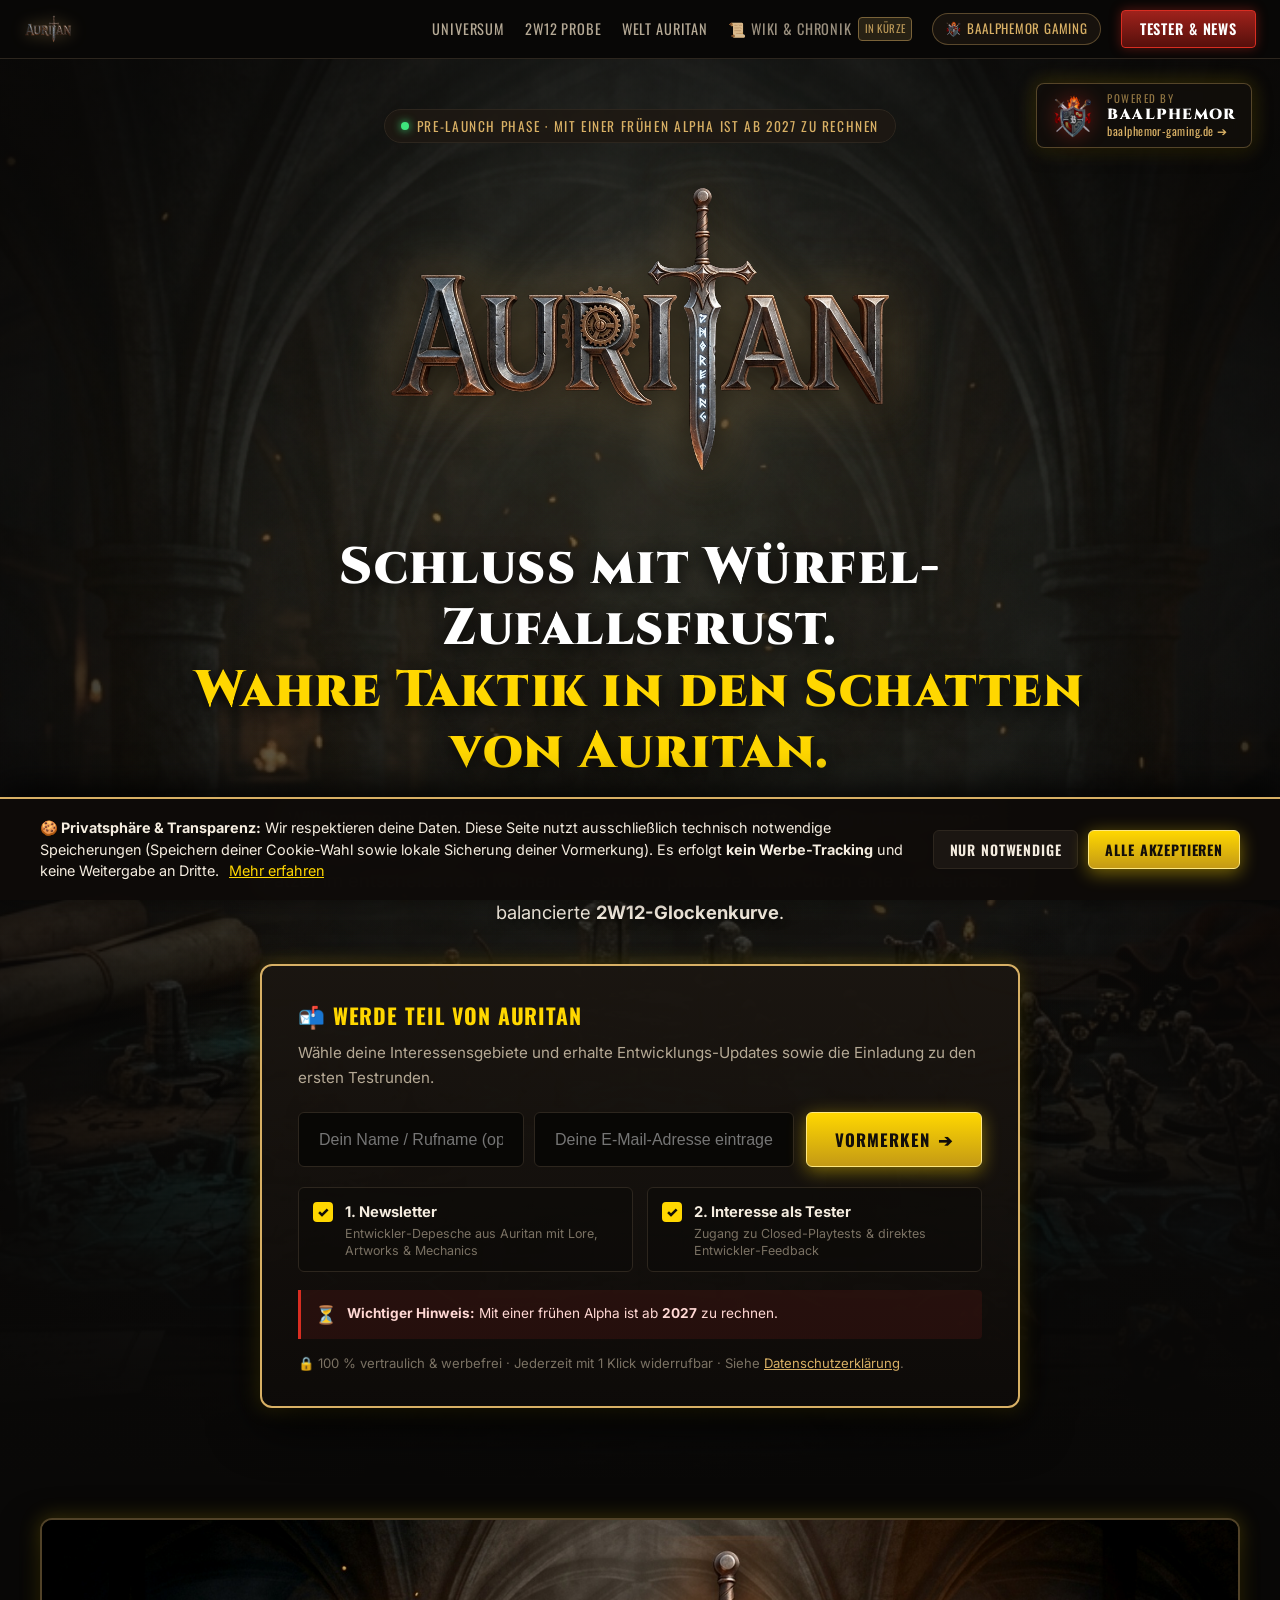
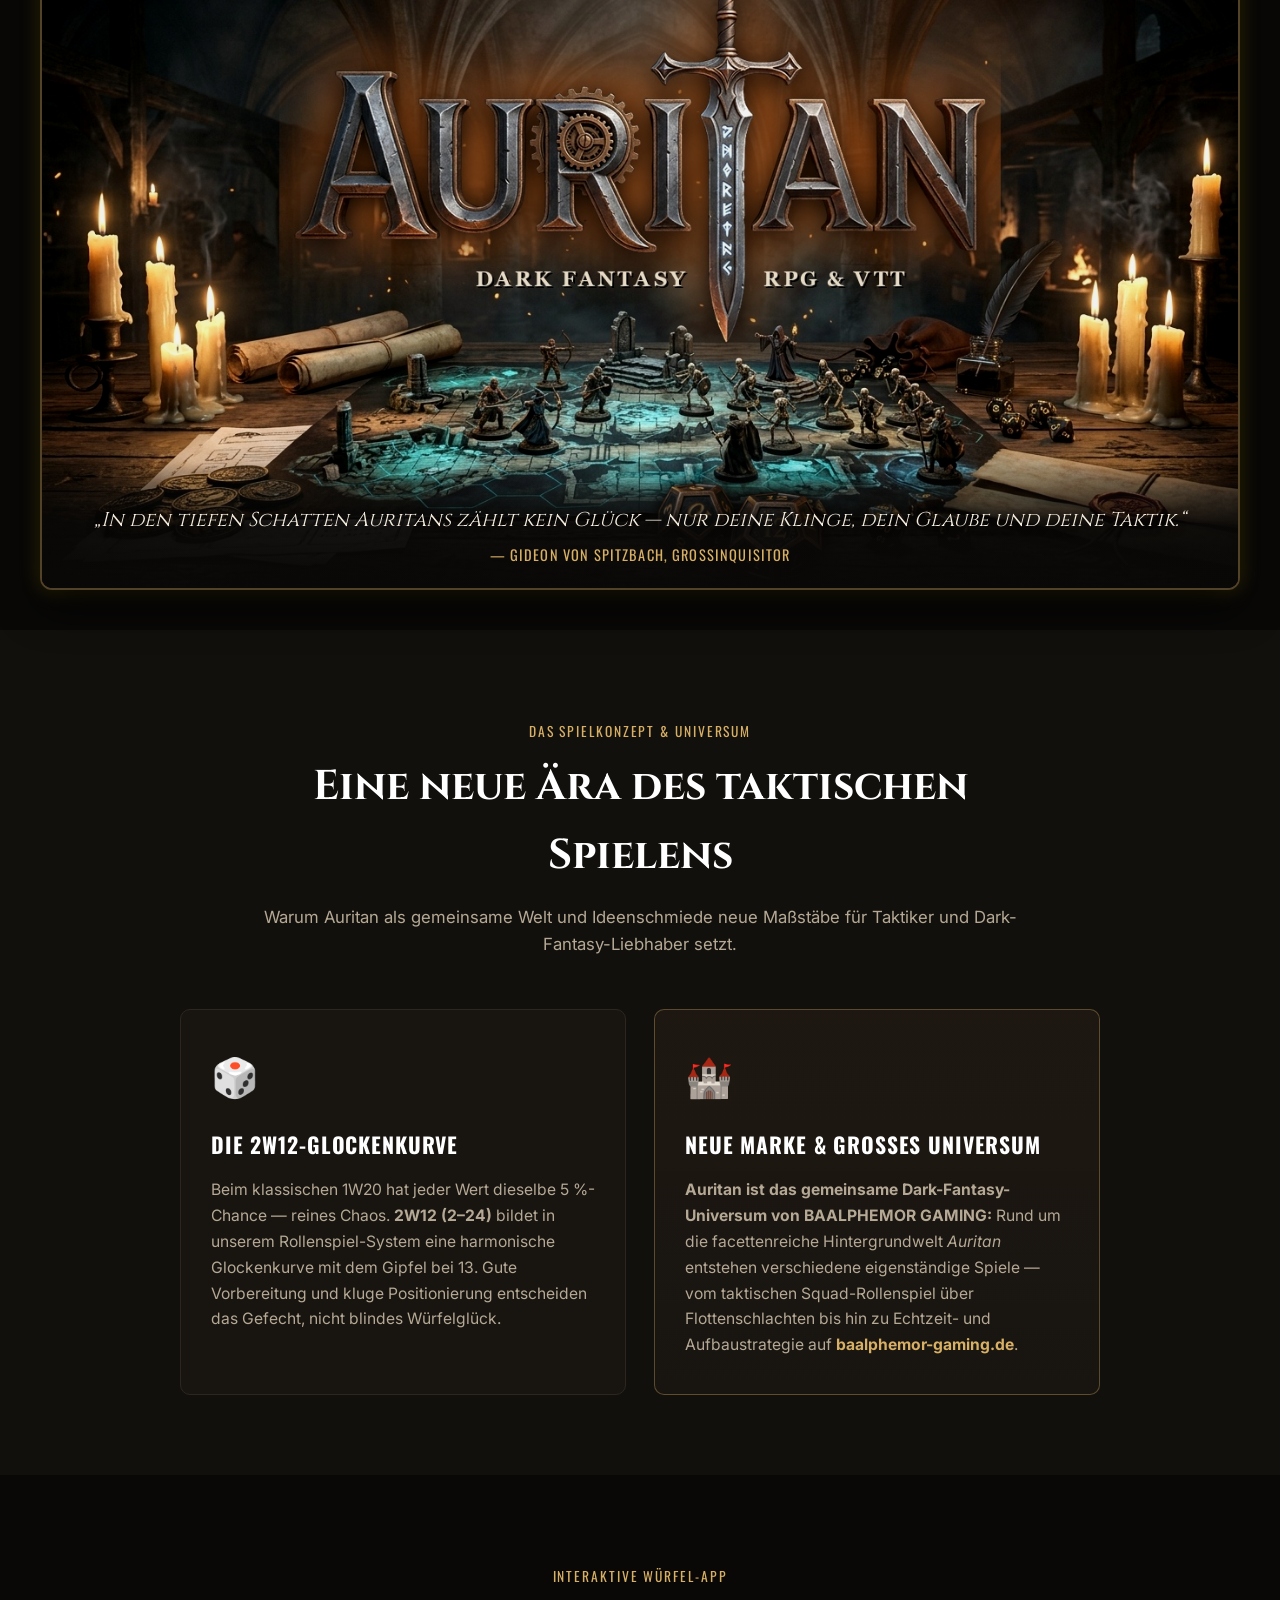
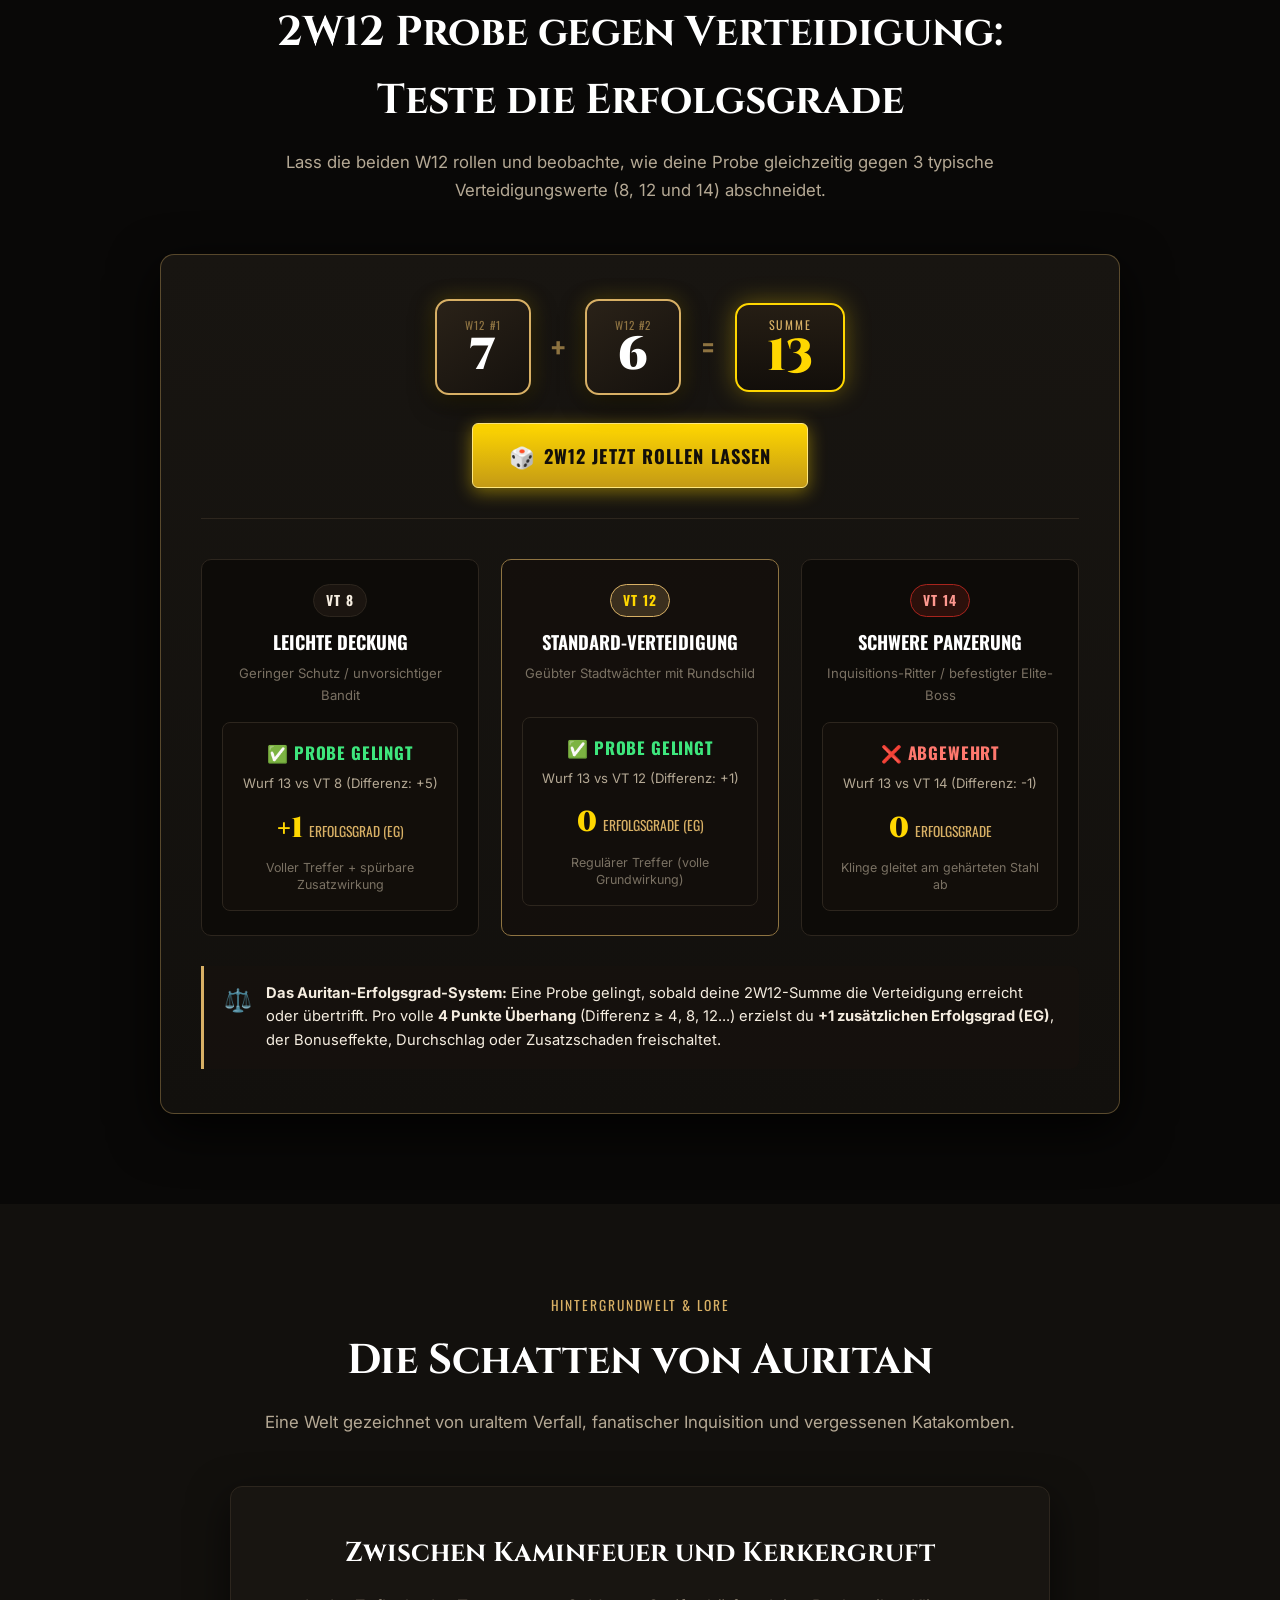
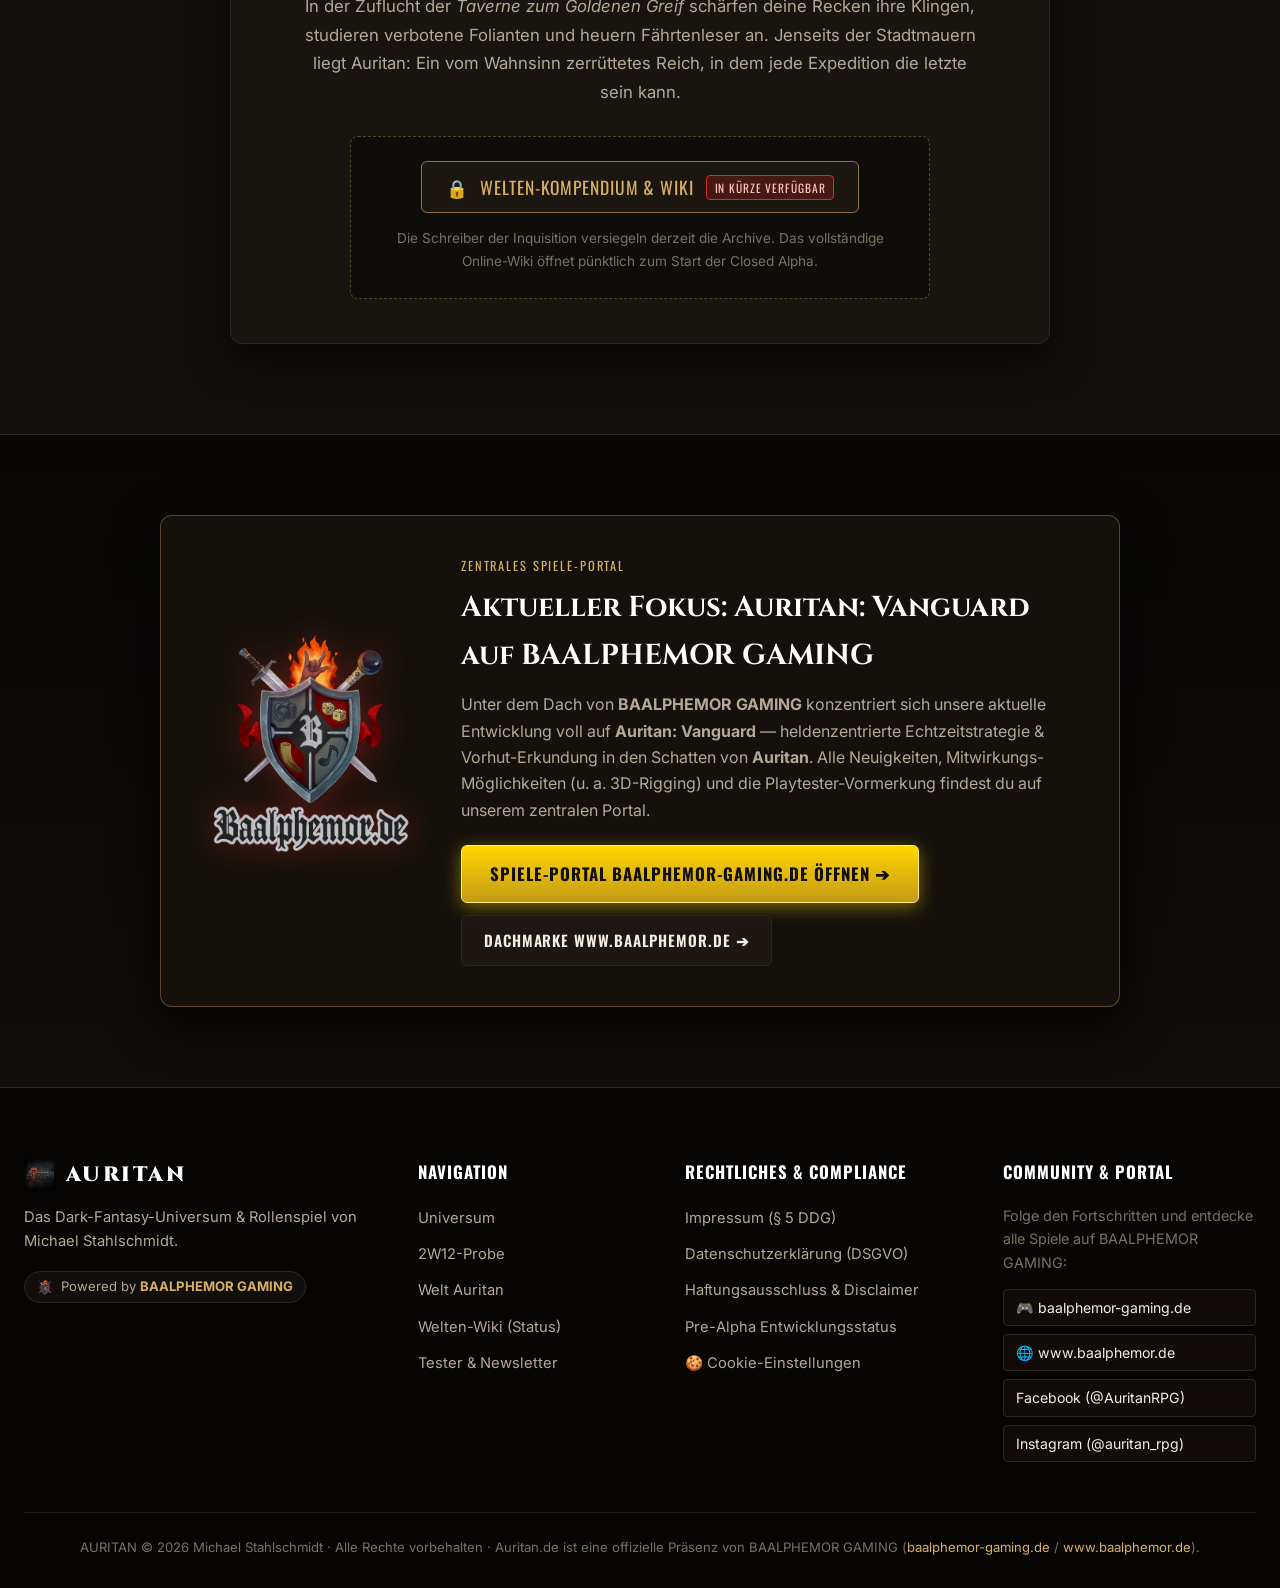
==== commit d7d8abf5: "feat(waitlist): connect signup form + name field + historical localStorage forwarder to central API" ====
--- a/index.html
+++ b/index.html
@@ -15,7 +15,7 @@
   <meta property="og:image" content="assets/meta_cover_banner_v2.jpg">
 
   <link rel="icon" type="image/png" href="assets/auritan_logo.png">
-  <link rel="stylesheet" href="style.css">
+  <link rel="stylesheet" href="style.css?v=20261027_wl1">
   
   <!-- Google Fonts: Cinzel für Grimdark-Epik, Oswald für Markantes, Inter für Lesbarkeit -->
   <link rel="preconnect" href="https://fonts.googleapis.com">
@@ -116,7 +116,11 @@
           
           <form class="lead-form" id="signup-form">
             <div class="lead-input-row">
-              <input type="email" id="email-input" placeholder="Deine E-Mail-Adresse eintragen..." required autocomplete="email">
+              <div class="lead-input-fields">
+                <input type="text" id="name-input" placeholder="Dein Name / Rufname (optional)" autocomplete="name" maxlength="120">
+                <input type="email" id="email-input" placeholder="Deine E-Mail-Adresse eintragen..." required autocomplete="email">
+              </div>
+              <input type="text" name="website" id="hp-website" tabindex="-1" autocomplete="off" aria-hidden="true" style="position:absolute; left:-9999px; opacity:0; pointer-events:none;">
               <button type="submit" class="btn-primary">
                 <span>Vormerken</span>
                 <span class="btn-arrow">➔</span>
@@ -497,7 +501,7 @@
         </p>
         <ul>
           <li><strong>Server-Logdateien (Art. 6 Abs. 1 lit. f DSGVO):</strong> Beim Aufruf unserer Website erfasst der Webserver technisch erforderliche Daten (IP-Adresse in anonymisierter Form, Browsertyp, Uhrzeit des Zugriffs, Referrer-URL), um Stabilität und Sicherheit zu gewährleisten.</li>
-          <li><strong>Alpha-Vormerkung & Newsletter (Art. 6 Abs. 1 lit. a DSGVO):</strong> Wenn du dich freiwillig in unsere Vormerkliste einträgst (für Newsletter und/oder Tester-Interesse), speichern wir deine E-Mail-Adresse ausschließlich zu diesem gewählten Zweck. Mit einer frühen Alpha ist ab 2027 zu rechnen.</li>
+          <li><strong>Alpha-Vormerkung & Newsletter (Art. 6 Abs. 1 lit. a DSGVO):</strong> Wenn du dich freiwillig in unsere Vormerkliste einträgst (für Newsletter und/oder Tester-Interesse), speichern wir deine E-Mail-Adresse sowie optional deinen angegebenen Namen ausschließlich zu diesem gewählten Zweck. Mit einer frühen Alpha ist ab 2027 zu rechnen.</li>
         </ul>
 
         <h4>3. Kein Tracking durch Drittanbieter</h4>
@@ -588,6 +592,6 @@
     </div>
   </div>
 
-  <script src="script.js"></script>
+  <script src="script.js?v=20261027_wl1"></script>
 </body>
 </html>
--- a/style.css
+++ b/style.css
@@ -420,11 +420,27 @@
   display: flex;
   gap: 12px;
   flex-wrap: wrap;
+  align-items: stretch;
   margin-bottom: 20px;
-}
-
-.lead-input-row input {
-  flex: 1 1 300px;
+  position: relative;
+}
+
+.lead-input-fields {
+  flex: 1 1 280px;
+  display: grid;
+  grid-template-columns: 1fr;
+  gap: 10px;
+}
+
+@media (min-width: 720px) {
+  .lead-input-fields {
+    grid-template-columns: 1fr 1.15fr;
+  }
+}
+
+.lead-input-fields input,
+.lead-input-row input[type="email"] {
+  width: 100%;
   padding: 14px 20px;
   background: rgba(8, 7, 5, 0.95);
   border: 1px solid var(--border-iron);
@@ -433,11 +449,19 @@
   font-size: 1rem;
   outline: none;
   transition: all 0.2s ease;
-}
-
-.lead-input-row input:focus {
+  box-sizing: border-box;
+}
+
+.lead-input-fields input:focus,
+.lead-input-row input[type="email"]:focus {
   border-color: var(--gold-bright);
   box-shadow: 0 0 12px rgba(255, 215, 0, 0.35);
+}
+
+.lead-input-row .btn-primary {
+  flex: 0 0 auto;
+  align-self: center;
+  min-height: 52px;
 }
 
 /* Die beiden Checkbox-Optionen */
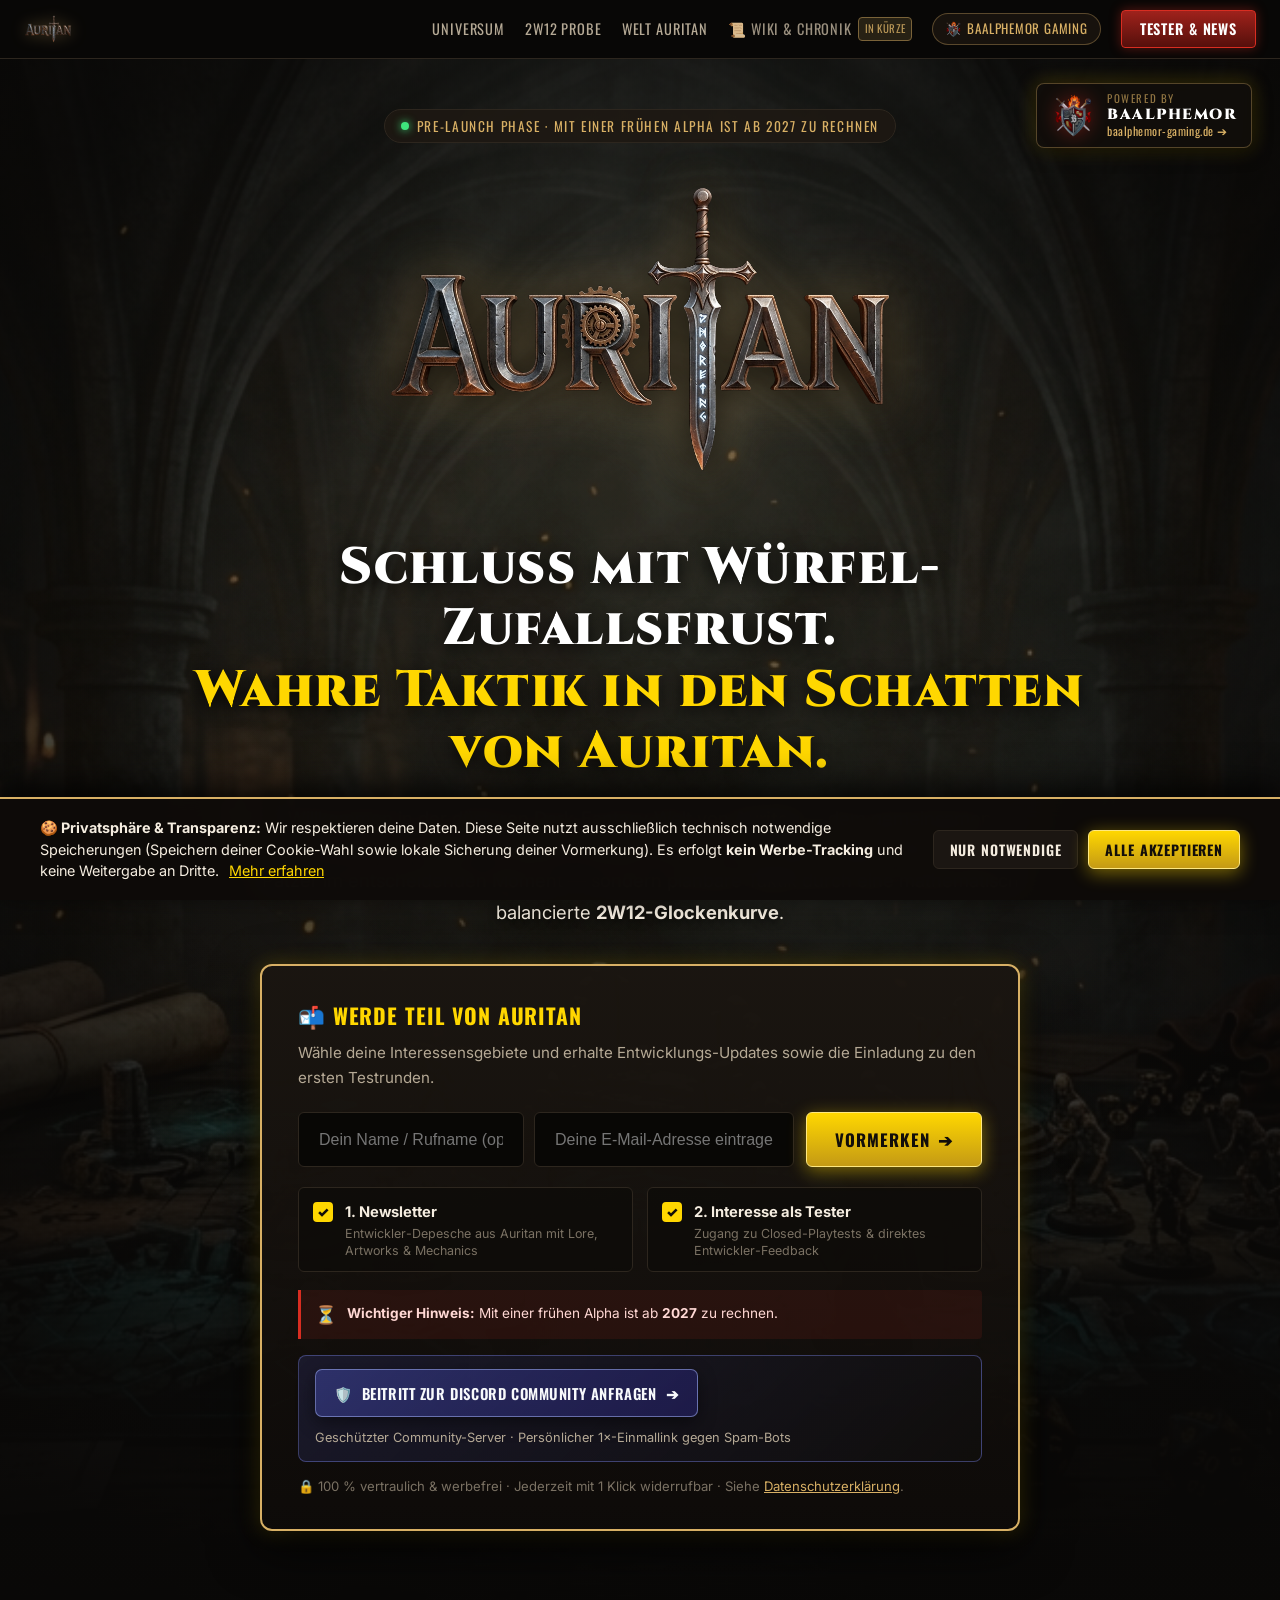
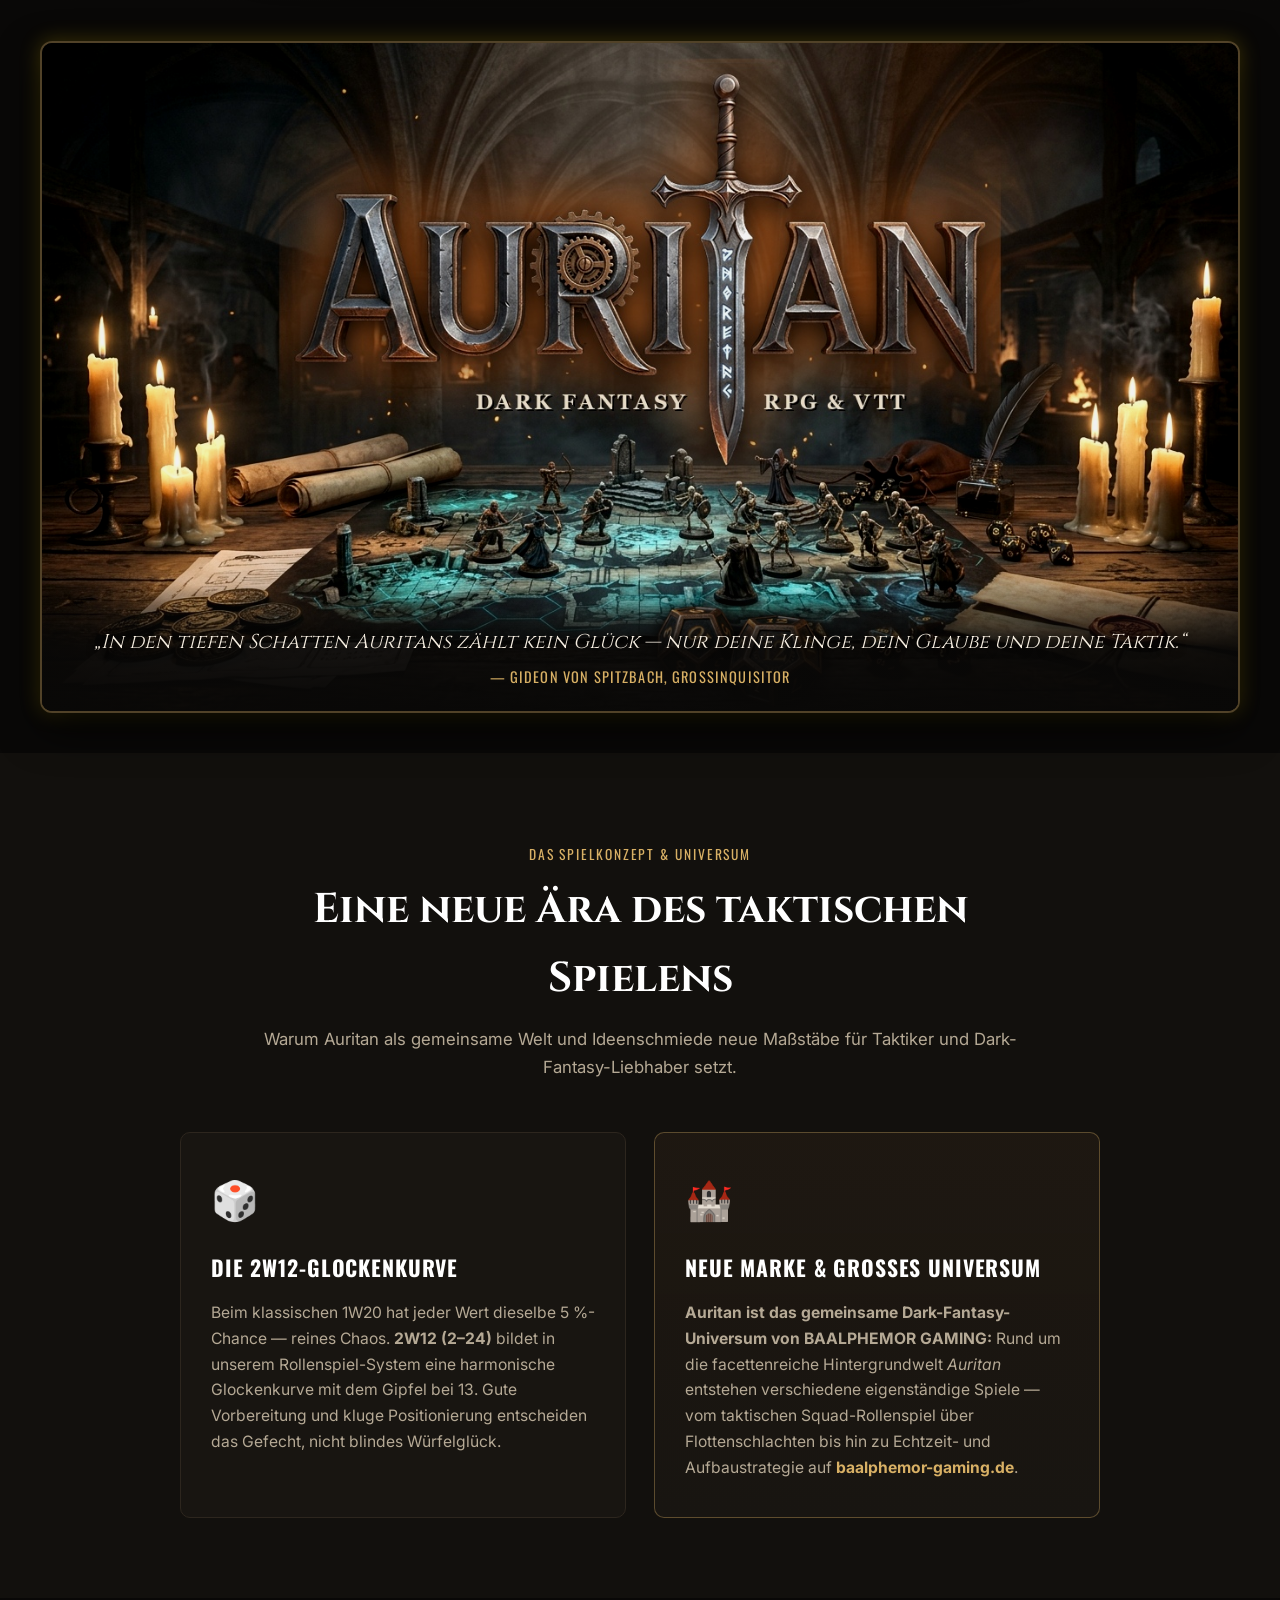
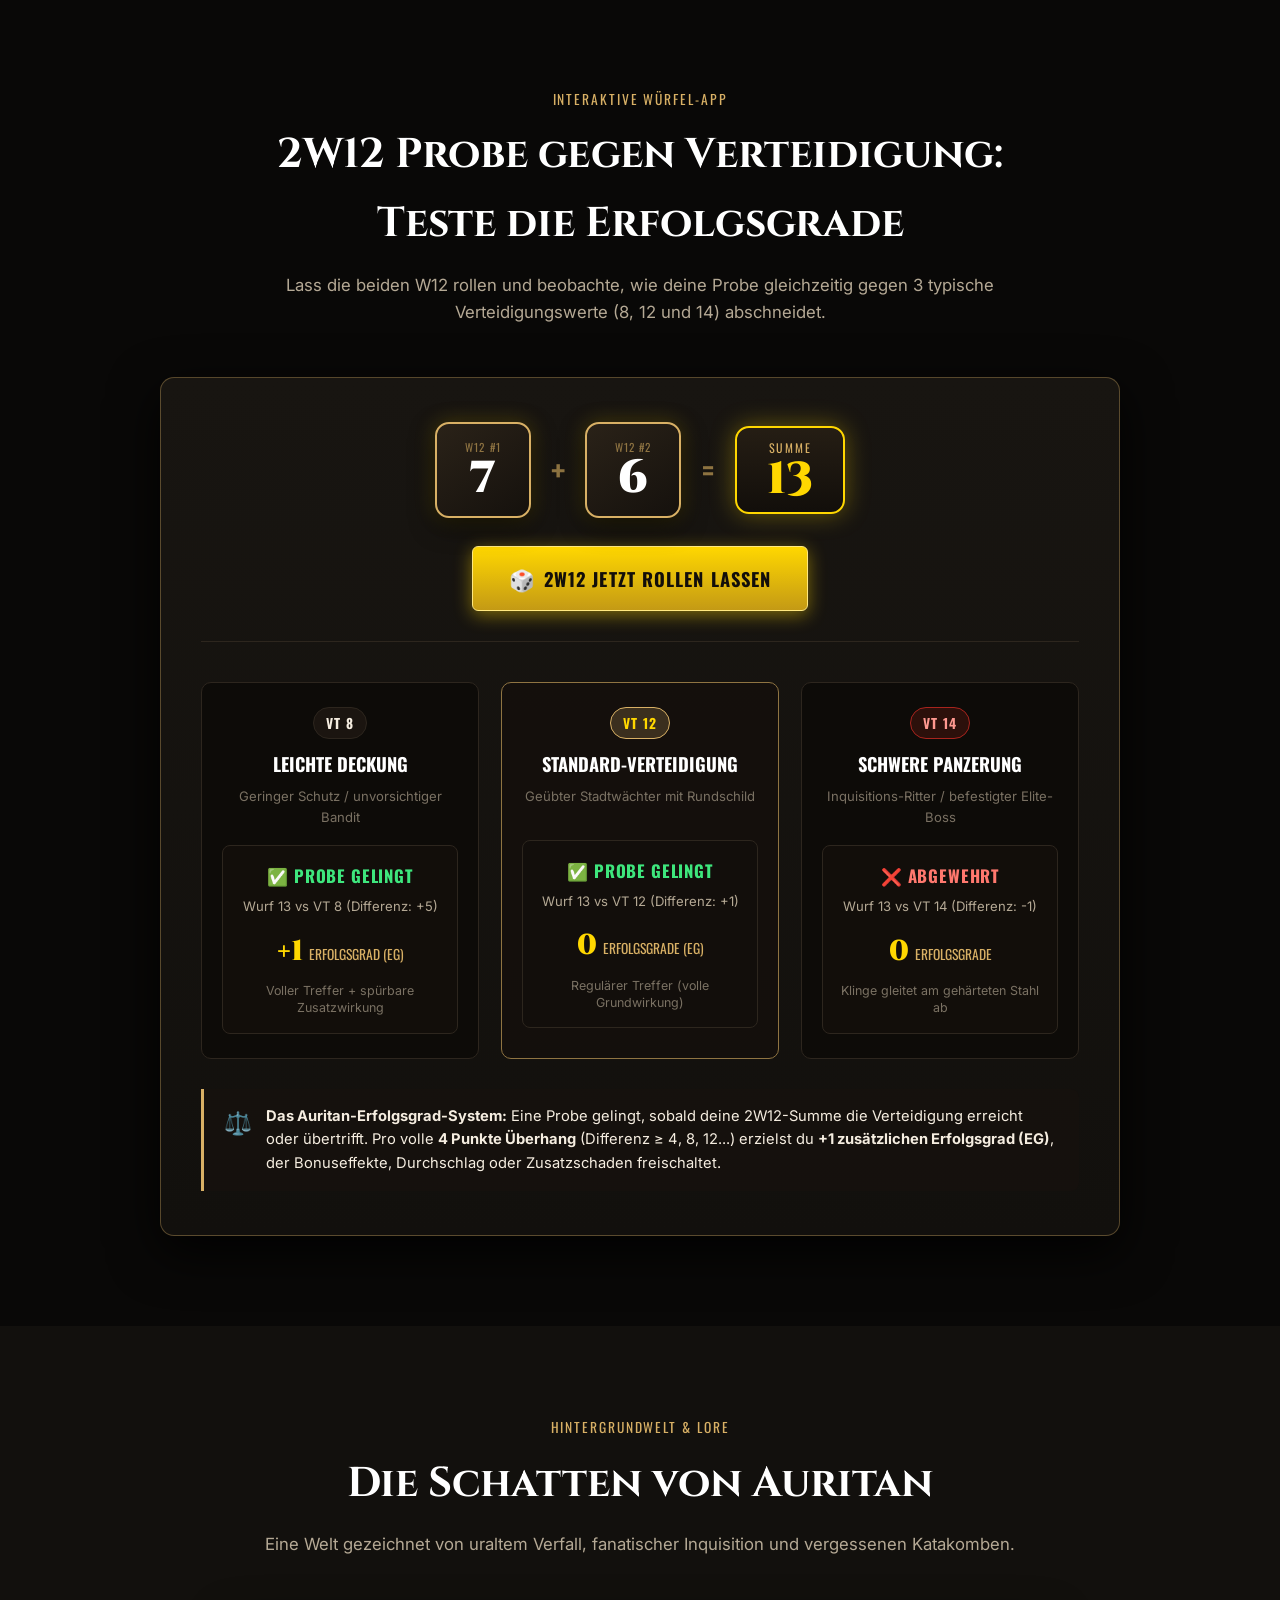
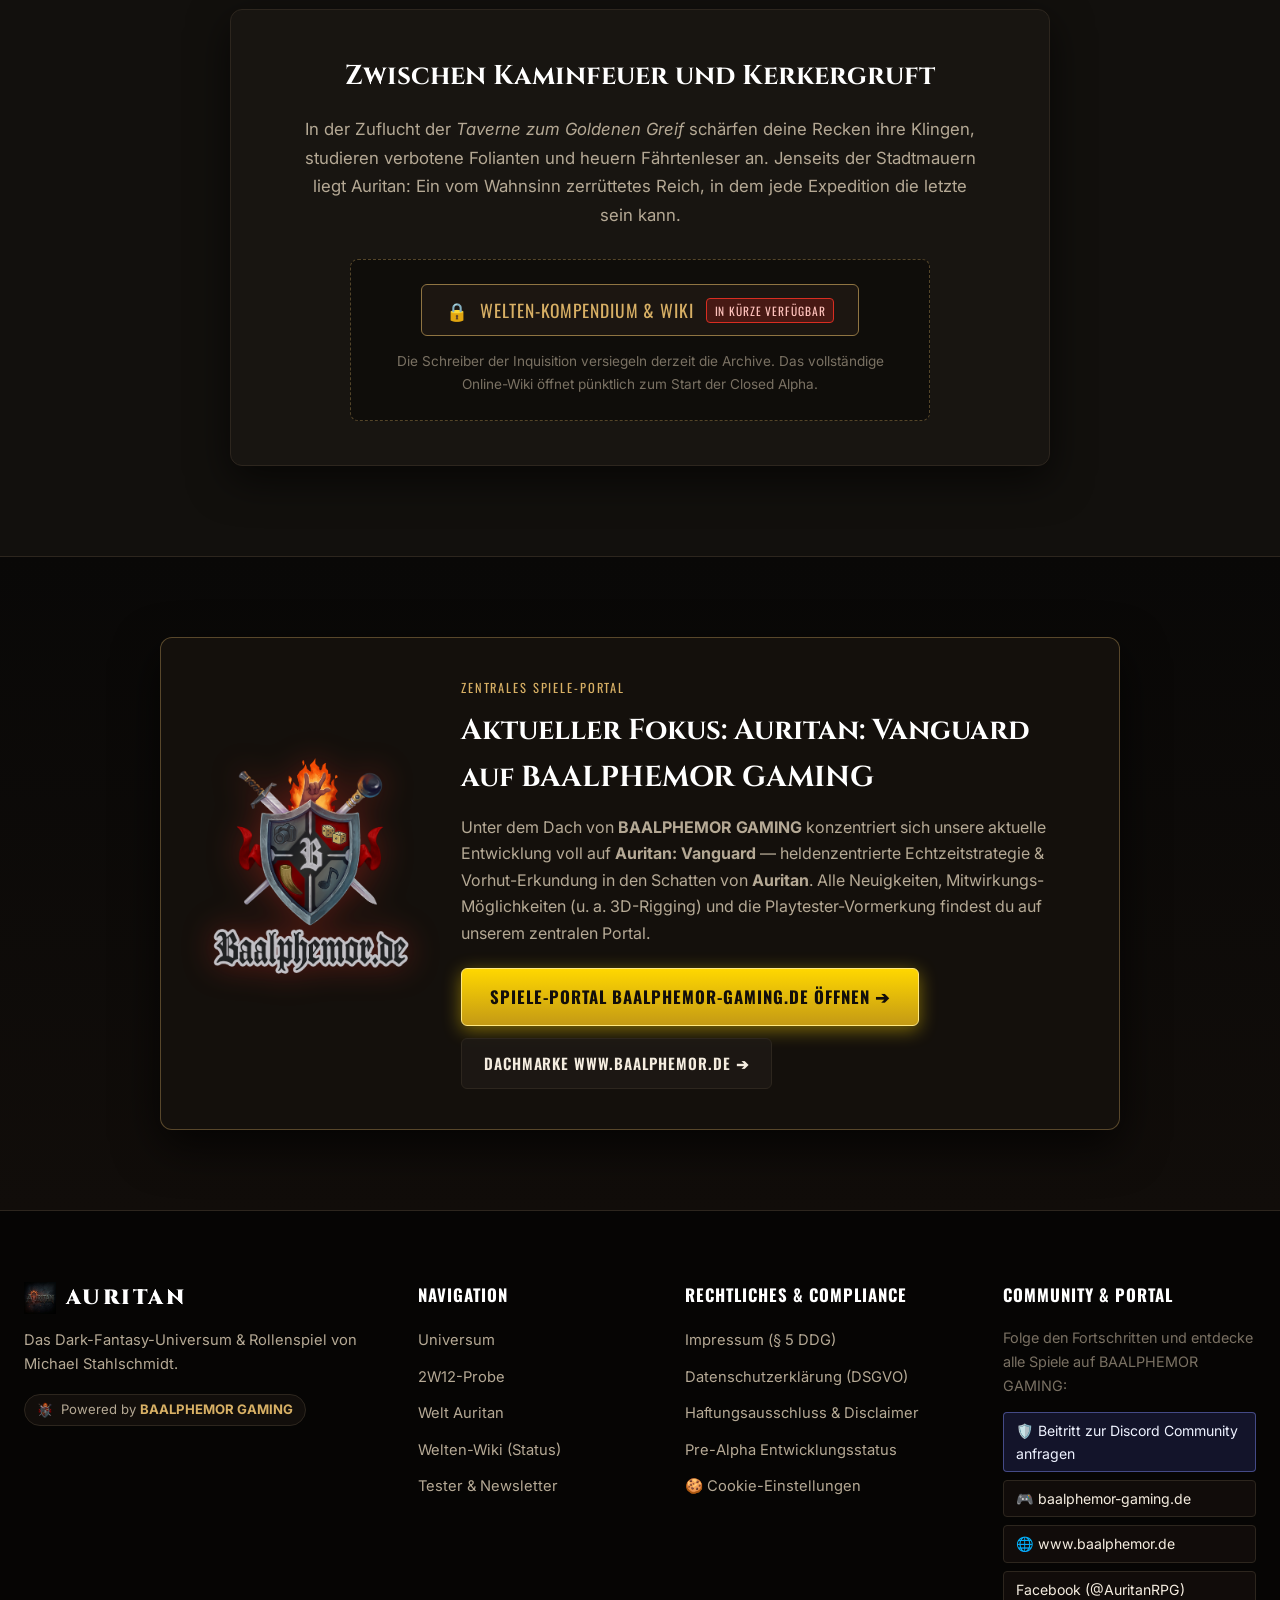
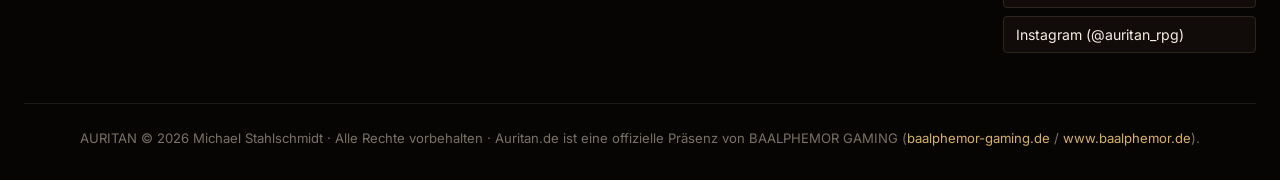
==== commit df39ab3e: "feat(discord): add 'Beitritt zur Discord Community anfragen' button to signup, modal & footer" ====
--- a/index.html
+++ b/index.html
@@ -15,7 +15,7 @@
   <meta property="og:image" content="assets/meta_cover_banner_v2.jpg">
 
   <link rel="icon" type="image/png" href="assets/auritan_logo.png">
-  <link rel="stylesheet" href="style.css?v=20261027_wl1">
+  <link rel="stylesheet" href="style.css?v=20261027_dc1">
   
   <!-- Google Fonts: Cinzel für Grimdark-Epik, Oswald für Markantes, Inter für Lesbarkeit -->
   <link rel="preconnect" href="https://fonts.googleapis.com">
@@ -64,6 +64,10 @@
         Powered by BAALPHEMOR GAMING (baalphemor-gaming.de)
       </a>
       <a href="#alpha" class="btn-primary mobile-link" style="text-align:center; margin-top:12px;">Tester werden / Newsletter</a>
+      <a href="https://www.baalphemor.de/discord/?world=gaming&amp;from=auritan.de" target="_blank" rel="noopener noreferrer" class="btn-discord-request mobile-link" style="justify-content:center; margin-top:6px;">
+        <span>🛡️ Beitritt zur Discord Community anfragen</span>
+        <span class="btn-arrow">➔</span>
+      </a>
     </nav>
   </div>
 
@@ -152,6 +156,15 @@
             <div class="tester-timeline-notice">
               <span class="notice-icon">⏳</span>
               <span class="notice-text"><strong>Wichtiger Hinweis:</strong> Mit einer frühen Alpha ist ab <strong>2027</strong> zu rechnen.</span>
+            </div>
+
+            <div class="lead-discord-cta-row">
+              <a href="https://www.baalphemor.de/discord/?world=gaming&amp;from=auritan.de" target="_blank" rel="noopener noreferrer" id="auritan-discord-request-btn" class="btn-discord-request">
+                <span class="discord-btn-shield">🛡️</span>
+                <span>Beitritt zur Discord Community anfragen</span>
+                <span class="btn-arrow">➔</span>
+              </a>
+              <span class="lead-discord-hint">Geschützter Community-Server · Persönlicher 1×-Einmallink gegen Spam-Bots</span>
             </div>
           </form>
 
@@ -424,6 +437,7 @@
         <h4>Community & Portal</h4>
         <p class="footer-subtext">Folge den Fortschritten und entdecke alle Spiele auf BAALPHEMOR GAMING:</p>
         <div class="footer-social-links">
+          <a href="https://www.baalphemor.de/discord/?world=gaming&amp;from=auritan.de" target="_blank" rel="noopener noreferrer" class="footer-pill-link footer-pill-discord">🛡️ Beitritt zur Discord Community anfragen</a>
           <a href="https://baalphemor-gaming.de" target="_blank" rel="noopener" class="footer-pill-link">🎮 baalphemor-gaming.de</a>
           <a href="https://www.baalphemor.de" target="_blank" rel="noopener" class="footer-pill-link">🌐 www.baalphemor.de</a>
           <a href="https://facebook.com/AuritanRPG" target="_blank" rel="noopener" class="footer-pill-link">Facebook (@AuritanRPG)</a>
@@ -568,8 +582,13 @@
         <p style="margin-top: 16px;">
           Trage dich in die Vormerkung ein (mit einer frühen Alpha ist ab 2027 zu rechnen), um als einer der Ersten Zugriff auf die Archive zu erhalten.
         </p>
-        <div style="text-align:center; margin-top:24px;">
+        <div style="text-align:center; margin-top:24px; display:flex; flex-direction:column; align-items:center; gap:10px;">
           <a href="#alpha" class="btn-primary modal-action-btn">Jetzt vormerken ➔</a>
+          <a href="https://www.baalphemor.de/discord/?world=gaming&amp;from=auritan.de" target="_blank" rel="noopener noreferrer" class="btn-discord-request">
+            <span class="discord-btn-shield">🛡️</span>
+            <span>Beitritt zur Discord Community anfragen</span>
+            <span class="btn-arrow">➔</span>
+          </a>
         </div>
       </div>
     </div>
@@ -592,6 +611,6 @@
     </div>
   </div>
 
-  <script src="script.js?v=20261027_wl1"></script>
+  <script src="script.js?v=20261027_dc1"></script>
 </body>
 </html>
--- a/style.css
+++ b/style.css
@@ -1562,3 +1562,64 @@
     font-size: 1.05rem;
   }
 }
+
+/* ========================================================
+   DISCORD COMMUNITY GATEKEEPER CTA (BEITRITT ANFRAGEN)
+   ======================================================== */
+.lead-discord-cta-row {
+  margin: 16px 0 14px;
+  padding: 13px 16px;
+  background: linear-gradient(135deg, rgba(88, 101, 242, 0.14) 0%, rgba(16, 14, 12, 0.92) 100%);
+  border: 1px solid rgba(129, 140, 248, 0.38);
+  border-radius: 8px;
+  display: flex;
+  flex-wrap: wrap;
+  align-items: center;
+  justify-content: space-between;
+  gap: 12px;
+}
+
+.btn-discord-request {
+  display: inline-flex;
+  align-items: center;
+  gap: 9px;
+  padding: 11px 18px;
+  border-radius: 7px;
+  background: linear-gradient(135deg, rgba(88, 101, 242, 0.32) 0%, rgba(30, 27, 75, 0.94) 100%);
+  border: 1px solid rgba(165, 180, 252, 0.52);
+  color: #f8fafc !important;
+  font-family: var(--font-oswald);
+  font-size: 0.92rem;
+  font-weight: 600;
+  letter-spacing: 0.04em;
+  text-transform: uppercase;
+  text-decoration: none !important;
+  box-shadow: 0 6px 18px rgba(0, 0, 0, 0.45);
+  transition: all 0.2s ease;
+}
+
+.btn-discord-request:hover {
+  background: linear-gradient(135deg, rgba(99, 102, 241, 0.5) 0%, rgba(49, 46, 129, 0.98) 100%);
+  border-color: var(--gold-bright);
+  color: #ffffff !important;
+  transform: translateY(-1px);
+  box-shadow: 0 8px 22px rgba(88, 101, 242, 0.32);
+}
+
+.lead-discord-hint {
+  font-size: 0.8rem;
+  color: var(--text-muted);
+  line-height: 1.45;
+}
+
+.footer-pill-discord {
+  border-color: rgba(129, 140, 248, 0.45) !important;
+  background: rgba(88, 101, 242, 0.16) !important;
+  color: #eef2ff !important;
+}
+
+.footer-pill-discord:hover {
+  border-color: var(--gold-bright) !important;
+  background: rgba(88, 101, 242, 0.3) !important;
+}
+
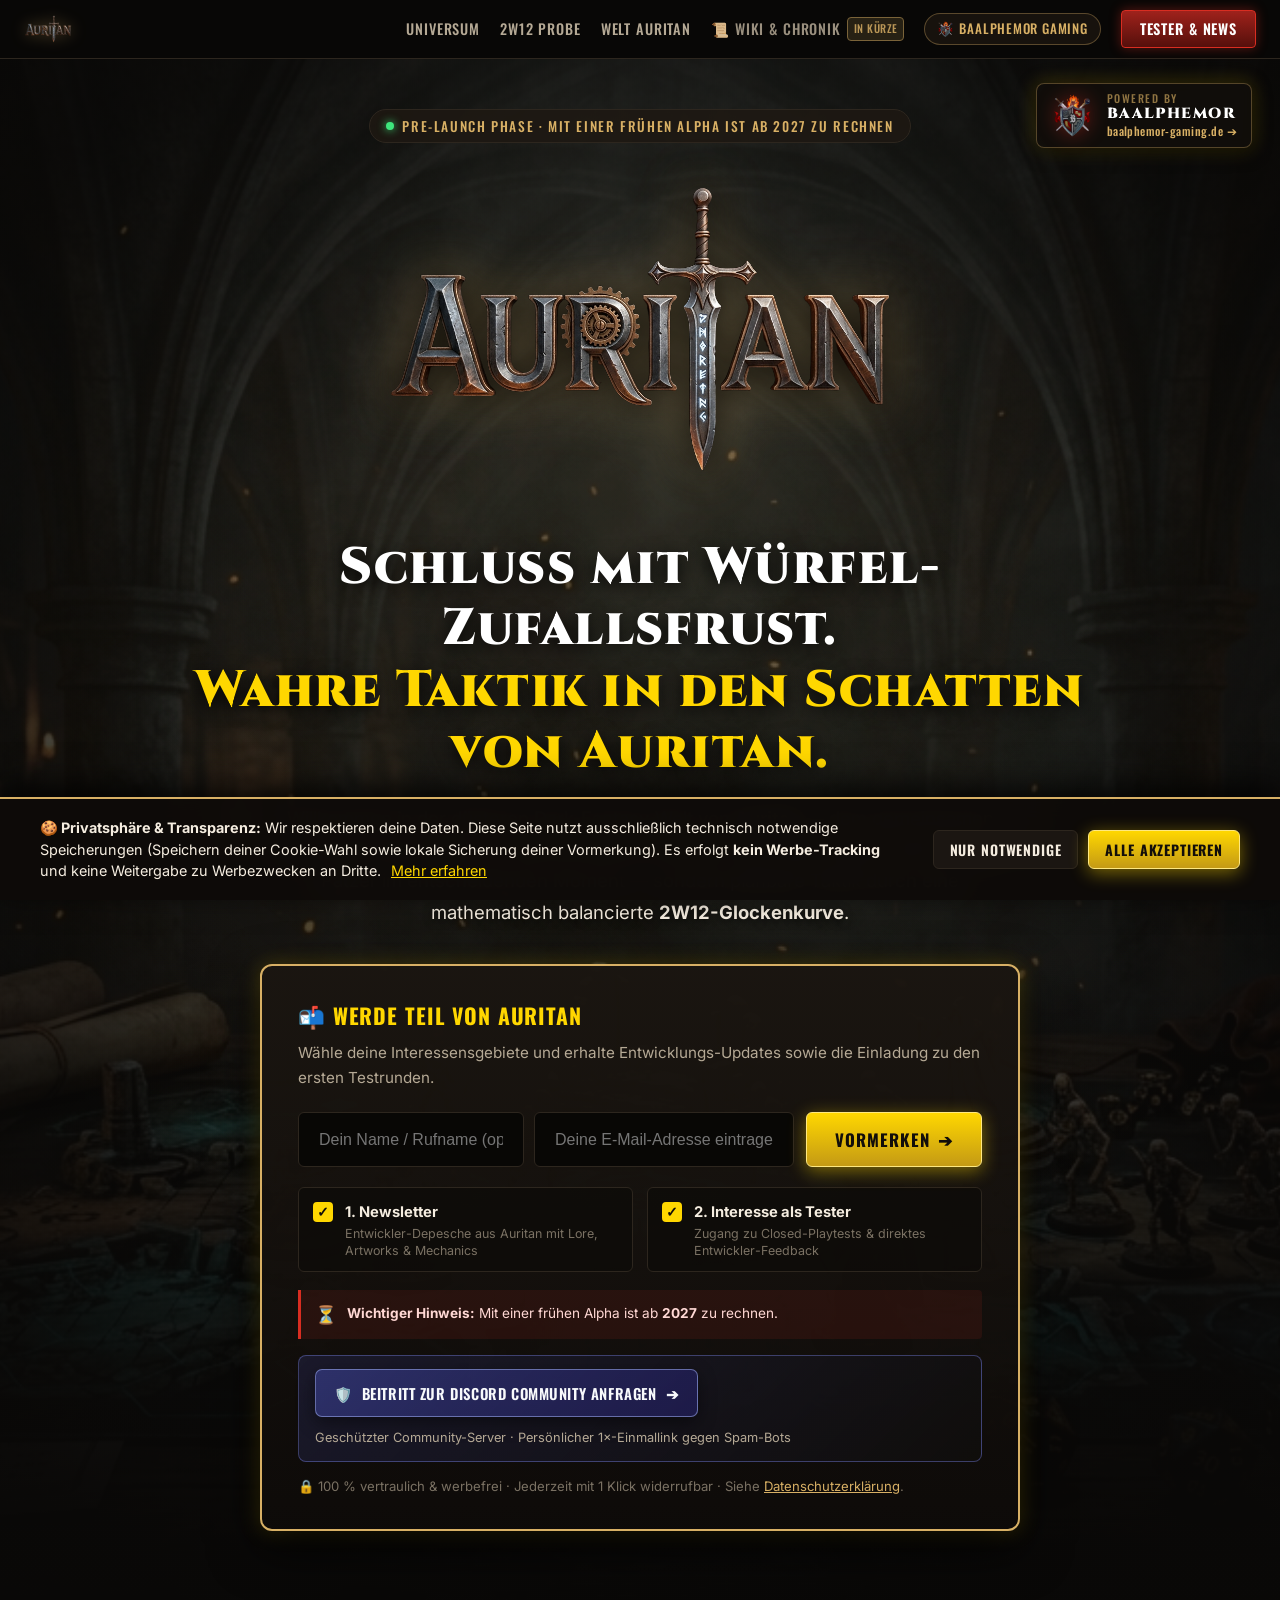
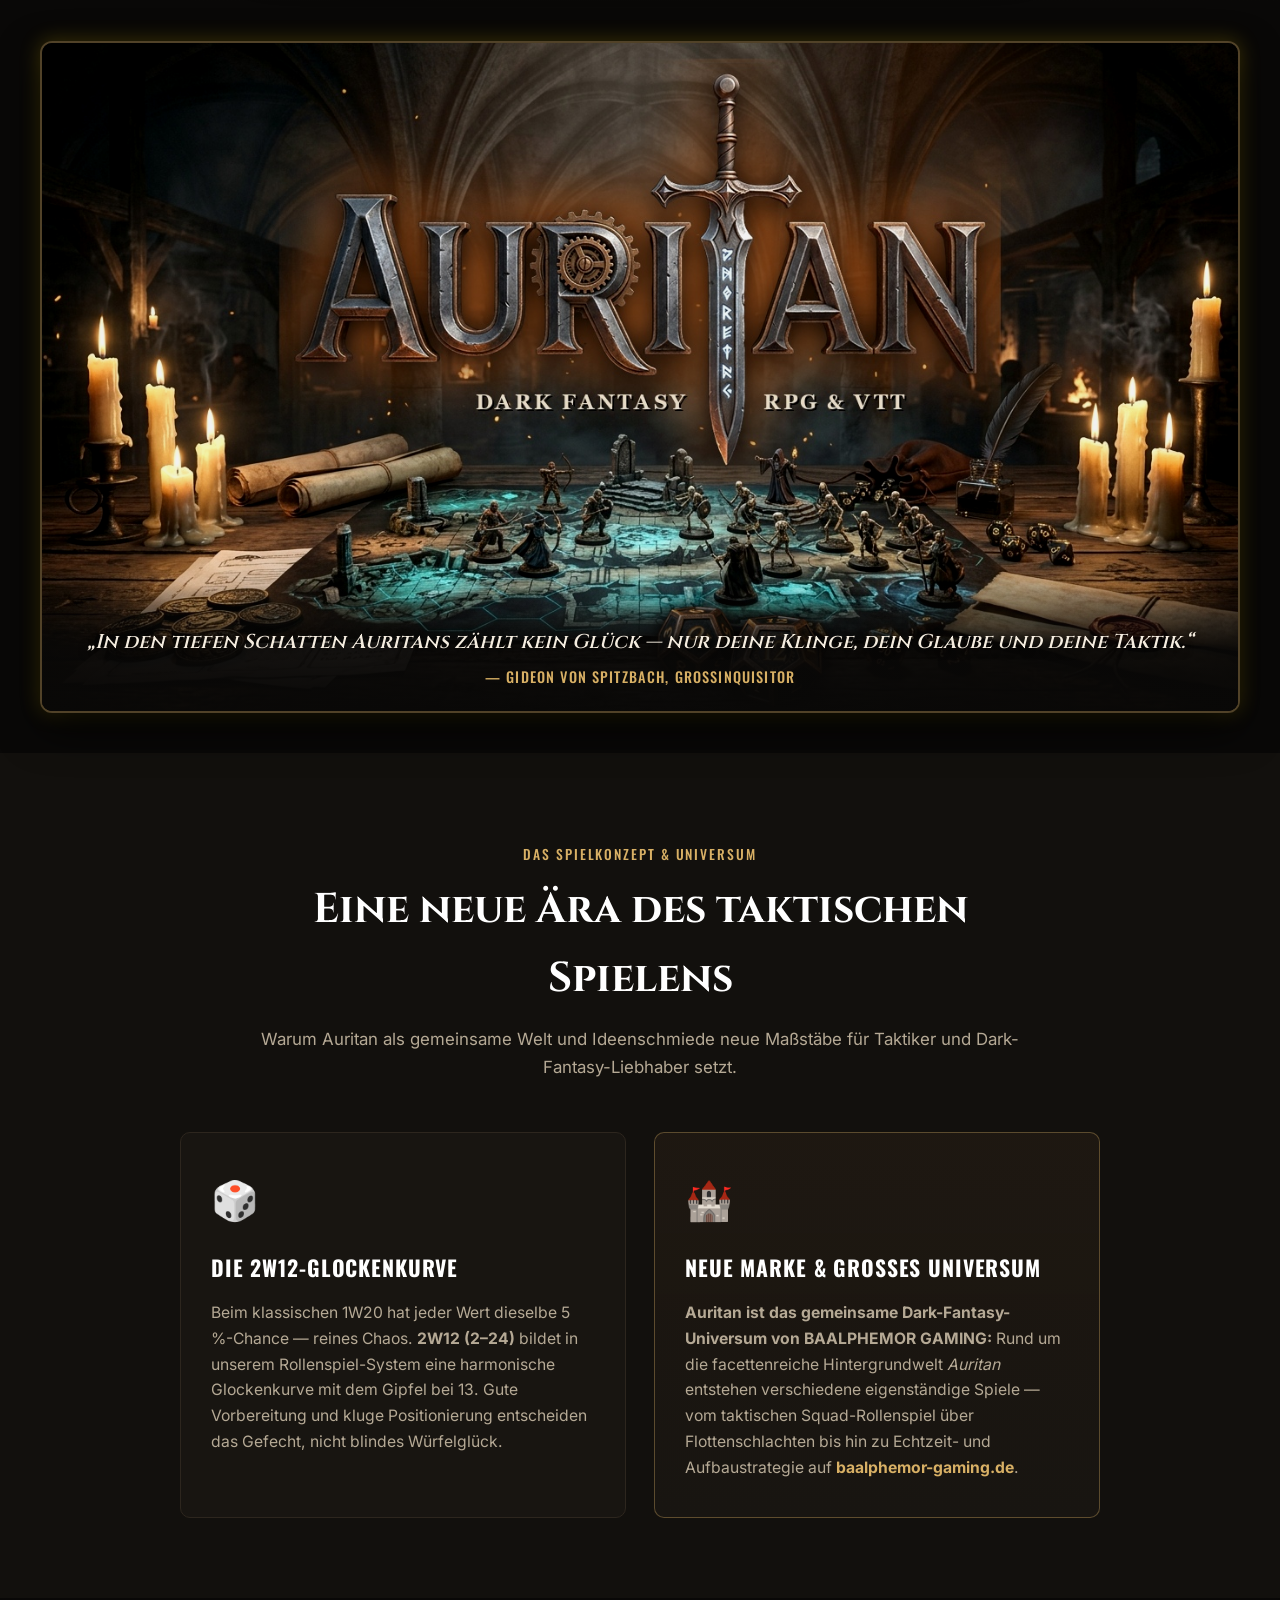
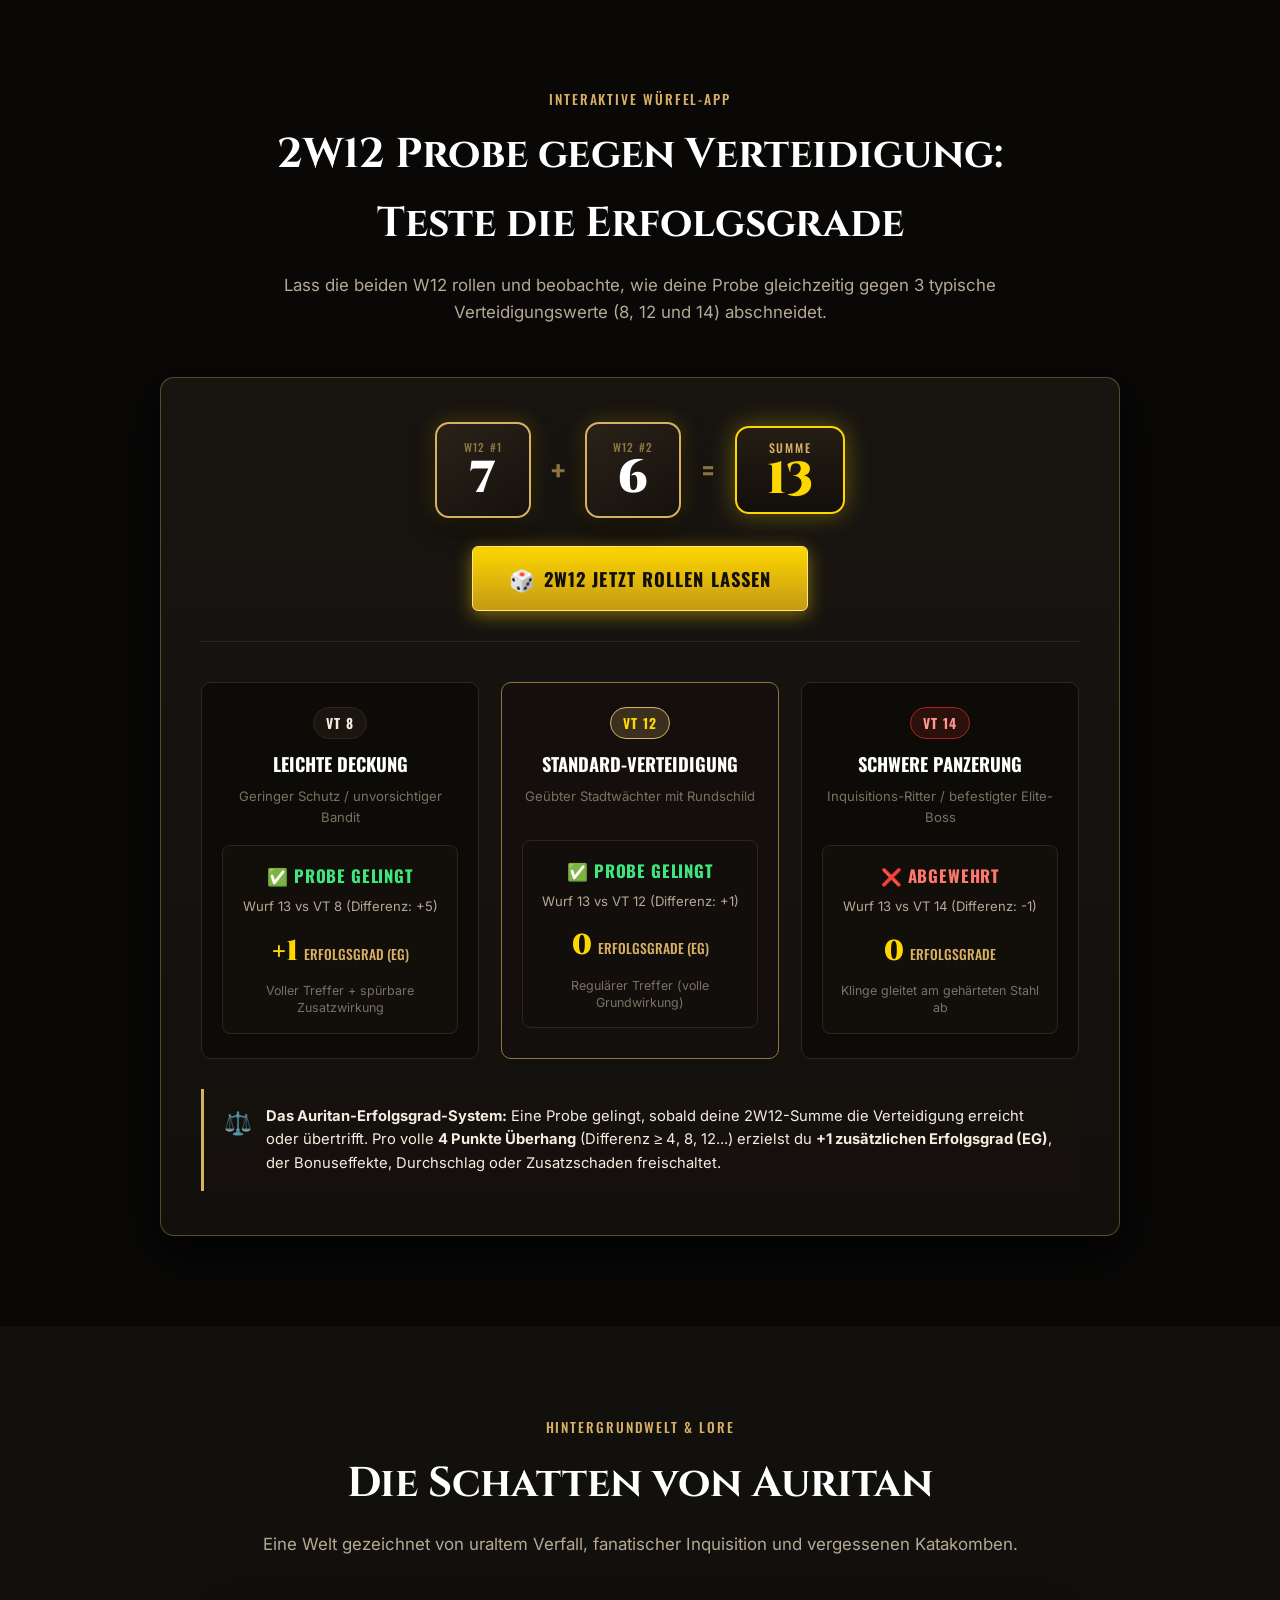
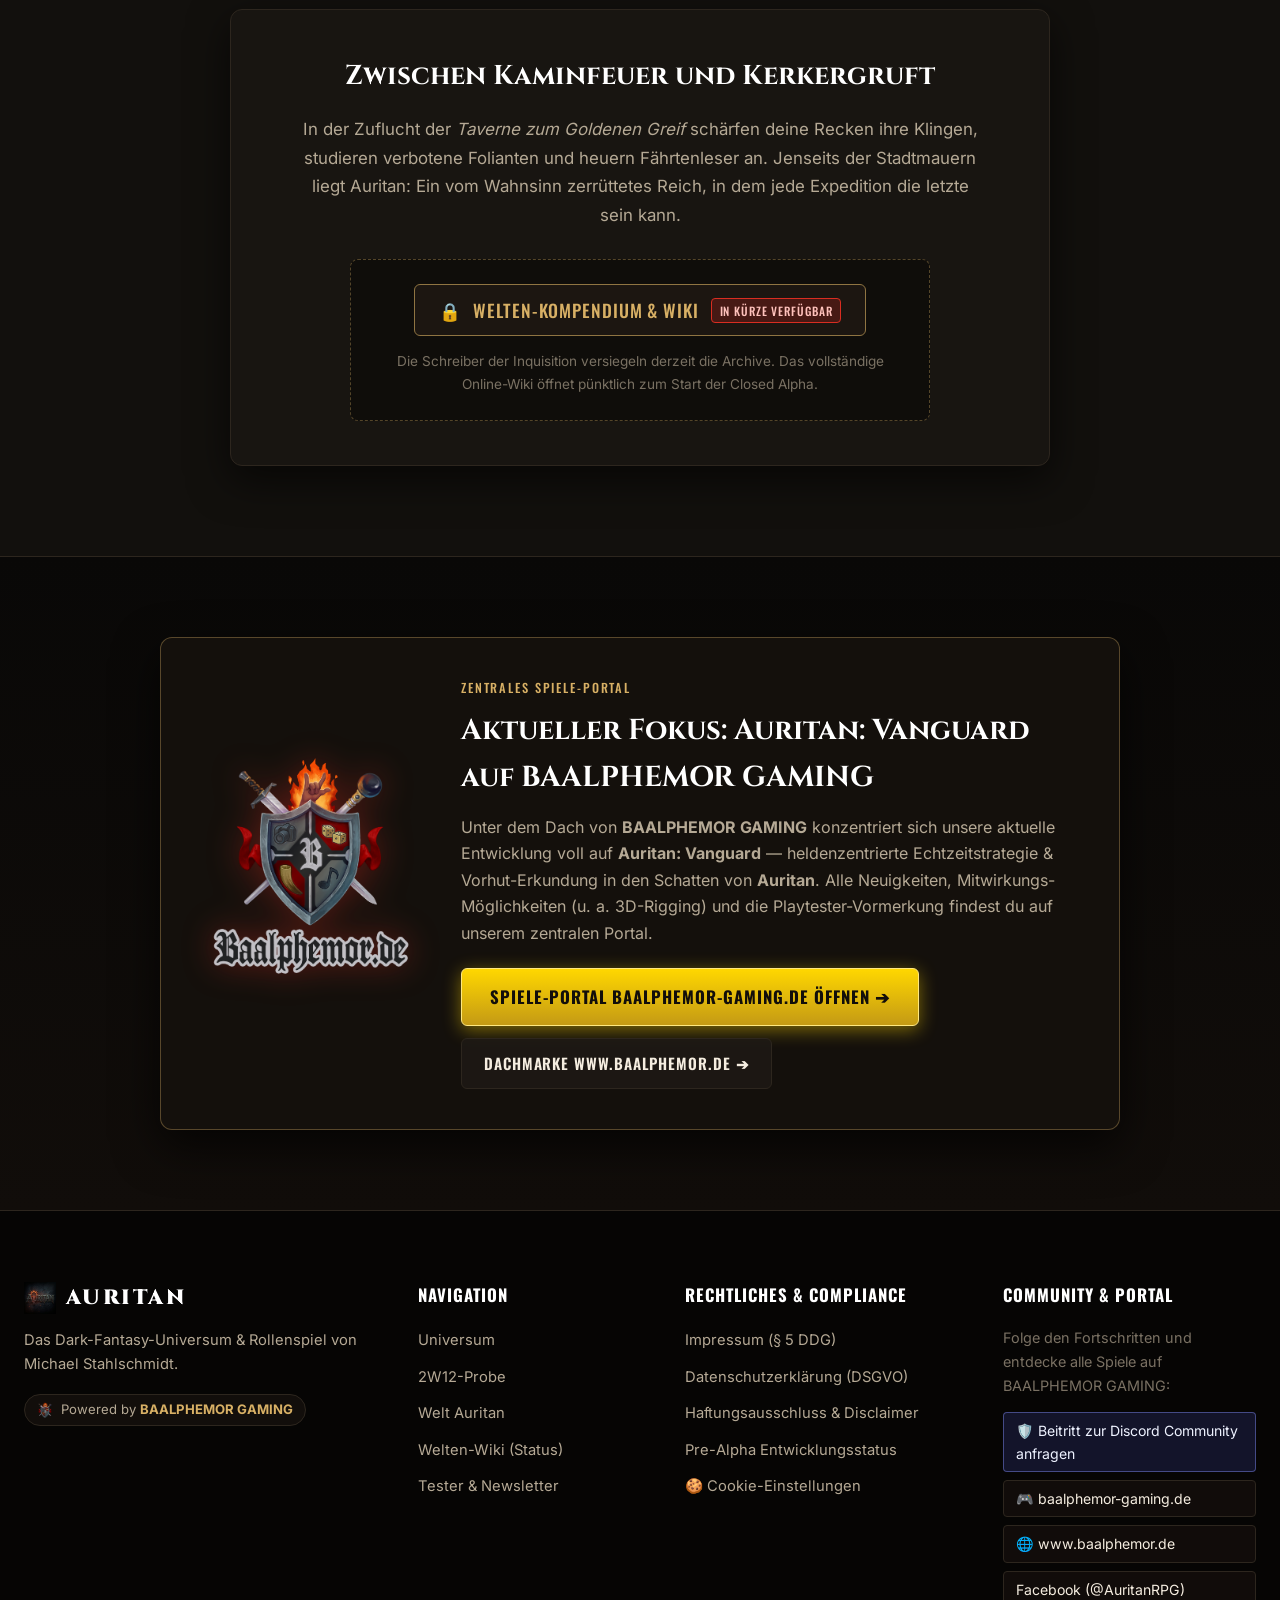
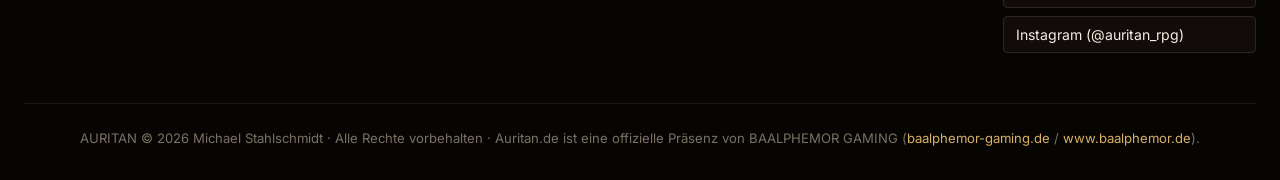
==== commit 402a047b: "legal(ddg-dsgvo): full address, remove defunct EU-ODR, static /impressum & /datenschutz, local fonts" ====
--- a/index.html
+++ b/index.html
@@ -18,9 +18,7 @@
   <link rel="stylesheet" href="style.css?v=20261027_dc1">
   
   <!-- Google Fonts: Cinzel für Grimdark-Epik, Oswald für Markantes, Inter für Lesbarkeit -->
-  <link rel="preconnect" href="https://fonts.googleapis.com">
-  <link rel="preconnect" href="https://fonts.gstatic.com" crossorigin>
-  <link href="https://fonts.googleapis.com/css2?family=Cinzel:wght@600;700;900&family=Oswald:wght@500;600;700&family=Inter:wght@400;500;600;700&display=swap" rel="stylesheet">
+  <link rel="stylesheet" href="assets/fonts/fonts.css">
 </head>
 <body>
 
@@ -465,27 +463,37 @@
         <button class="modal-close" aria-label="Schließen">&times;</button>
       </div>
       <div class="modal-body">
-        <h4>Angaben gemäß § 5 DDG (Digitale-Dienste-Gesetz, ehem. TMG):</h4>
-        <p>
-          <strong>Michael Stahlschmidt</strong><br>
-          BAALPHEMOR Medien, Fotografie & Gaming<br>
+        <p class="legal-stand" style="color: var(--text-muted); font-size: 0.9rem; margin-bottom: 1rem;">Stand: 27. Oktober 2026</p>
+        <h4>Angaben gemäß § 5 DDG (Digitale-Dienste-Gesetz):</h4>
+        <p>
+          <strong>Michael Stahlschmidt</strong> (BAALPHEMOR)<br>
+          Limbecker Straße 13<br>
+          44388 Dortmund<br>
           Deutschland
         </p>
 
         <h4>Kontakt:</h4>
         <p>
+          Telefon: <a href="tel:+491704003003">+49 170 4003003</a><br>
           E-Mail: <a href="mailto:info@baalphemor.de">info@baalphemor.de</a><br>
-          Web: <a href="https://www.baalphemor.de" target="_blank" rel="noopener">https://www.baalphemor.de</a><br>
+          Web: <a href="https://auritan.de" target="_blank" rel="noopener">https://auritan.de</a><br>
           Gaming-Portal: <a href="https://baalphemor-gaming.de" target="_blank" rel="noopener">https://baalphemor-gaming.de</a>
         </p>
 
+        <h4>Umsatzsteuer:</h4>
+        <p>
+          Kleinunternehmer gemäß § 19 UStG (es wird keine Umsatzsteuer ausgewiesen, sofern nicht ausdrücklich anders angegeben).
+        </p>
+
         <h4>Verantwortlich für den Inhalt nach § 18 Abs. 2 MStV:</h4>
-        <p>Michael Stahlschmidt</p>
-
-        <h4>EU-Streitschlichtung:</h4>
-        <p>
-          Die Europäische Kommission stellt eine Plattform zur Online-Streitbeilegung (OS) bereit: 
-          <a href="https://ec.europa.eu/consumers/odr/" target="_blank" rel="noopener">https://ec.europa.eu/consumers/odr/</a>.<br>
+        <p>
+          Michael Stahlschmidt<br>
+          Limbecker Straße 13<br>
+          44388 Dortmund
+        </p>
+
+        <h4>Verbraucherstreitbeilegung (§ 36 VSBG):</h4>
+        <p>
           Wir sind nicht bereit oder verpflichtet, an Streitbeilegungsverfahren vor einer Verbraucherschlichtungsstelle teilzunehmen.
         </p>
       </div>
@@ -500,37 +508,54 @@
         <button class="modal-close" aria-label="Schließen">&times;</button>
       </div>
       <div class="modal-body">
-        <h4>1. Verantwortlicher für die Datenverarbeitung</h4>
+        <p class="legal-stand" style="color: var(--text-muted); font-size: 0.9rem; margin-bottom: 1rem;">Stand: 27. Oktober 2026 · Informationen gemäß Art. 13 & 14 DSGVO</p>
+
+        <h4>1. Verantwortlicher</h4>
         <p>
           Verantwortlicher im Sinne der Datenschutz-Grundverordnung (DSGVO) ist:<br>
-          <strong>Michael Stahlschmidt / BAALPHEMOR</strong><br>
-          E-Mail: info@baalphemor.de<br>
-          Web: https://www.baalphemor.de
-        </p>
-
-        <h4>2. Zweck & Rechtsgrundlage der Datenverarbeitung</h4>
-        <p>
-          Diese Website dient als Pre-Launch- und Informationsseite für das Universum <em>Auritan</em> unter <strong>BAALPHEMOR GAMING</strong>. 
-          Wir verarbeiten personenbezogene Daten streng zweckgebunden:
-        </p>
-        <ul>
-          <li><strong>Server-Logdateien (Art. 6 Abs. 1 lit. f DSGVO):</strong> Beim Aufruf unserer Website erfasst der Webserver technisch erforderliche Daten (IP-Adresse in anonymisierter Form, Browsertyp, Uhrzeit des Zugriffs, Referrer-URL), um Stabilität und Sicherheit zu gewährleisten.</li>
-          <li><strong>Alpha-Vormerkung & Newsletter (Art. 6 Abs. 1 lit. a DSGVO):</strong> Wenn du dich freiwillig in unsere Vormerkliste einträgst (für Newsletter und/oder Tester-Interesse), speichern wir deine E-Mail-Adresse sowie optional deinen angegebenen Namen ausschließlich zu diesem gewählten Zweck. Mit einer frühen Alpha ist ab 2027 zu rechnen.</li>
-        </ul>
-
-        <h4>3. Kein Tracking durch Drittanbieter</h4>
-        <p>
-          Auf dieser Pre-Launch-Seite setzen wir <strong>keine</strong> externen Werbenetzwerke, kein Google Analytics, kein Meta-Pixel und keine Profiling-Cookies ein.
-        </p>
-
-        <h4>4. Speicherdauer & Widerruf</h4>
-        <p>
-          Deine E-Mail-Adresse wird gespeichert, bis du deine Einwilligung widerrufst. Du kannst deine Einwilligung zur Speicherung deiner Daten und deren Nutzung für den E-Mail-Versand jederzeit mit Wirkung für die Zukunft per E-Mail an <a href="mailto:info@baalphemor.de">info@baalphemor.de</a> widerrufen.
-        </p>
-
-        <h4>5. Betroffenenrechte</h4>
-        <p>
-          Du hast jederzeit das Recht auf Auskunft (Art. 15 DSGVO), Berichtigung (Art. 16 DSGVO), Löschung (Art. 17 DSGVO), Einschränkung der Verarbeitung (Art. 18 DSGVO) sowie Datenübertragbarkeit (Art. 20 DSGVO).
+          <strong>Michael Stahlschmidt</strong> (BAALPHEMOR)<br>
+          Limbecker Straße 13, 44388 Dortmund, Deutschland<br>
+          Telefon: <a href="tel:+491704003003">+49 170 4003003</a><br>
+          E-Mail: <a href="mailto:info@baalphemor.de">info@baalphemor.de</a>
+        </p>
+
+        <h4>2. Hosting & Auslieferung dieser Website</h4>
+        <p>
+          Diese Pre-Launch-Seite für das Universum <em>Auritan</em> wird über <strong>GitHub Pages</strong> (GitHub, Inc., USA – Teilnahme am EU-US Data Privacy Framework) ausgeliefert; DNS und CDN können über <strong>Cloudflare</strong> (Cloudflare, Inc. / Cloudflare Germany GmbH, München – EU-US Data Privacy Framework) erfolgen.
+          Die interaktive Web-App <em>Auritan</em> wird zusätzlich über <strong>Vercel Inc.</strong> (Covina, CA, USA – EU-US Data Privacy Framework & Standardvertragsklauseln der EU-Kommission) bereitgestellt.
+          Beim Aufruf werden technisch erforderliche Verbindungs- und Server-Logdaten (z. B. gekürzte IP-Adresse, Zeitpunkt, angeforderte Ressource, Browserkennung) verarbeitet, um Stabilität und Sicherheit zu gewährleisten.
+          Rechtsgrundlage: Art. 6 Abs. 1 lit. f DSGVO (berechtigtes Interesse an sicherer Bereitstellung).
+        </p>
+
+        <h4>3. Zentrale Warteschlange, Alpha-Vormerkung & Newsletter</h4>
+        <p>
+          Wenn du dich freiwillig vormerkst oder den Newsletter (z. B. „Die Balurea-Depesche“) abonnierst, verarbeiten wir deine E-Mail-Adresse, optional deinen Namen, gewählte Interessensgebiete und die Anmeldequelle über das BAALPHEMOR-Backend (Vercel Serverless & verschlüsselte EU-Datenbank <strong>Upstash Redis</strong>, Upstash, Inc., Region Frankfurt/EU).
+          Rechtsgrundlage: Art. 6 Abs. 1 lit. a DSGVO (Einwilligung). Widerruf und Abmeldung jederzeit formlos per E-Mail an <a href="mailto:info@baalphemor.de">info@baalphemor.de</a> oder über den Abmeldelink in jedem Newsletter (Art. 7 Abs. 3 DSGVO).
+        </p>
+
+        <h4>4. Discord-Community & Einladungs-Warteschlange</h4>
+        <p>
+          Unter <a href="https://www.baalphemor.de/discord/" target="_blank" rel="noopener">baalphemor.de/discord/</a> (Bot „Titanenwächter“) kannst du freiwillig eine Beitrittsanfrage zur geschlossenen Discord-Community stellen. Dabei verarbeiten wir Name/Alias, E-Mail-Adresse und gewählte Themenwelt, um nach manueller Freigabe einen persönlichen Einmal-Einladungslink zu versenden.
+          Rechtsgrundlage: Art. 6 Abs. 1 lit. a & b DSGVO. Nach Beitritt zum Discord-Server gelten ergänzend die Datenschutzbestimmungen der Discord Inc. / Discord Netherlands B.V.
+        </p>
+
+        <h4>5. Patreon-Mitgliedschaften & Loyalitäts-Punkte (LP)</h4>
+        <p>
+          Bei optionaler Verknüpfung oder Unterstützung über Patreon (Patreon Ireland Limited / Patreon, Inc.) verarbeiten wir Unterstützer-Status, kumulierte Loyalitäts-Punkte (LP) zur Berechnung von Treue-Rängen/Rabatten sowie – ausschließlich nach freiwilligem Opt-in – den gewünschten Anzeigenamen für Credits/Ehrentafeln.
+          Rechtsgrundlage: Art. 6 Abs. 1 lit. a & b DSGVO.
+        </p>
+
+        <h4>6. Kein Werbe-Tracking & lokale Speicherung</h4>
+        <p>
+          Wir setzen <strong>kein</strong> Google Analytics, <strong>kein</strong> Meta-Pixel und <strong>keine</strong> Profiling-Cookies ein.
+          Technisch notwendige lokale Speicherung im Browser (<code>localStorage</code> gemäß § 25 Abs. 2 Nr. 2 TDDDG) dient z. B. deiner Cookie-Einwilligung und der lokalen Zwischenspeicherung einer Vormerkung.
+        </p>
+
+        <h4>7. Betroffenenrechte & Aufsichtsbehörde</h4>
+        <p>
+          Du hast das Recht auf Auskunft (Art. 15), Berichtigung (Art. 16), Löschung (Art. 17), Einschränkung (Art. 18), Datenübertragbarkeit (Art. 20) und Widerspruch (Art. 21) DSGVO.
+          Du hast ferner das Recht, dich bei einer Datenschutz-Aufsichtsbehörde zu beschweren, z. B. bei der <strong>Landesbeauftragten für Datenschutz und Informationsfreiheit Nordrhein-Westfalen (LDI NRW)</strong>, Postfach 20 04 44, 40102 Düsseldorf.
+          Kontakt für Anfragen: <a href="mailto:info@baalphemor.de">info@baalphemor.de</a>.
         </p>
       </div>
     </div>
@@ -601,7 +626,7 @@
     <div class="cookie-content">
       <div class="cookie-text">
         <strong>🍪 Privatsphäre & Transparenz:</strong>
-        Wir respektieren deine Daten. Diese Seite nutzt ausschließlich technisch notwendige Speicherungen (Speichern deiner Cookie-Wahl sowie lokale Sicherung deiner Vormerkung). Es erfolgt <strong>kein Werbe-Tracking</strong> und keine Weitergabe an Dritte.
+        Wir respektieren deine Daten. Diese Seite nutzt ausschließlich technisch notwendige Speicherungen (Speichern deiner Cookie-Wahl sowie lokale Sicherung deiner Vormerkung). Es erfolgt <strong>kein Werbe-Tracking</strong> und keine Weitergabe zu Werbezwecken an Dritte.
         <a href="#" class="modal-trigger cookie-link" data-modal="modal-datenschutz">Mehr erfahren</a>
       </div>
       <div class="cookie-buttons">
--- a/assets/fonts/fonts.css
+++ b/assets/fonts/fonts.css
@@ -0,0 +1,200 @@
+/* Lokales DSGVO-konformes Webfont-Hosting (keine Verbindung zu Google-Servern) */
+/* latin-ext */
+@font-face {
+  font-family: 'Cinzel';
+  font-style: normal;
+  font-weight: 600;
+  font-display: swap;
+  src: url('cinzel-latin-ext-56d3066b13.woff2') format('woff2');
+  unicode-range: U+0100-02BA, U+02BD-02C5, U+02C7-02CC, U+02CE-02D7, U+02DD-02FF, U+0304, U+0308, U+0329, U+1D00-1DBF, U+1E00-1E9F, U+1EF2-1EFF, U+2020, U+20A0-20AB, U+20AD-20C4, U+2113, U+2C60-2C7F, U+A720-A7FF;
+}
+
+/* latin */
+@font-face {
+  font-family: 'Cinzel';
+  font-style: normal;
+  font-weight: 600;
+  font-display: swap;
+  src: url('cinzel-latin-46932d1680.woff2') format('woff2');
+  unicode-range: U+0000-00FF, U+0131, U+0152-0153, U+02BB-02BC, U+02C6, U+02DA, U+02DC, U+0304, U+0308, U+0329, U+2000-206F, U+20AC, U+2122, U+2191, U+2193, U+2212, U+2215, U+FEFF, U+FFFD;
+}
+
+/* latin-ext */
+@font-face {
+  font-family: 'Cinzel';
+  font-style: normal;
+  font-weight: 700;
+  font-display: swap;
+  src: url('cinzel-latin-ext-56d3066b13.woff2') format('woff2');
+  unicode-range: U+0100-02BA, U+02BD-02C5, U+02C7-02CC, U+02CE-02D7, U+02DD-02FF, U+0304, U+0308, U+0329, U+1D00-1DBF, U+1E00-1E9F, U+1EF2-1EFF, U+2020, U+20A0-20AB, U+20AD-20C4, U+2113, U+2C60-2C7F, U+A720-A7FF;
+}
+
+/* latin */
+@font-face {
+  font-family: 'Cinzel';
+  font-style: normal;
+  font-weight: 700;
+  font-display: swap;
+  src: url('cinzel-latin-46932d1680.woff2') format('woff2');
+  unicode-range: U+0000-00FF, U+0131, U+0152-0153, U+02BB-02BC, U+02C6, U+02DA, U+02DC, U+0304, U+0308, U+0329, U+2000-206F, U+20AC, U+2122, U+2191, U+2193, U+2212, U+2215, U+FEFF, U+FFFD;
+}
+
+/* latin-ext */
+@font-face {
+  font-family: 'Cinzel';
+  font-style: normal;
+  font-weight: 900;
+  font-display: swap;
+  src: url('cinzel-latin-ext-56d3066b13.woff2') format('woff2');
+  unicode-range: U+0100-02BA, U+02BD-02C5, U+02C7-02CC, U+02CE-02D7, U+02DD-02FF, U+0304, U+0308, U+0329, U+1D00-1DBF, U+1E00-1E9F, U+1EF2-1EFF, U+2020, U+20A0-20AB, U+20AD-20C4, U+2113, U+2C60-2C7F, U+A720-A7FF;
+}
+
+/* latin */
+@font-face {
+  font-family: 'Cinzel';
+  font-style: normal;
+  font-weight: 900;
+  font-display: swap;
+  src: url('cinzel-latin-46932d1680.woff2') format('woff2');
+  unicode-range: U+0000-00FF, U+0131, U+0152-0153, U+02BB-02BC, U+02C6, U+02DA, U+02DC, U+0304, U+0308, U+0329, U+2000-206F, U+20AC, U+2122, U+2191, U+2193, U+2212, U+2215, U+FEFF, U+FFFD;
+}
+
+/* latin-ext */
+@font-face {
+  font-family: 'Inter';
+  font-style: normal;
+  font-weight: 400;
+  font-display: swap;
+  src: url('inter-latin-ext-b6db4a06c1.woff2') format('woff2');
+  unicode-range: U+0100-02BA, U+02BD-02C5, U+02C7-02CC, U+02CE-02D7, U+02DD-02FF, U+0304, U+0308, U+0329, U+1D00-1DBF, U+1E00-1E9F, U+1EF2-1EFF, U+2020, U+20A0-20AB, U+20AD-20C4, U+2113, U+2C60-2C7F, U+A720-A7FF;
+}
+
+/* latin */
+@font-face {
+  font-family: 'Inter';
+  font-style: normal;
+  font-weight: 400;
+  font-display: swap;
+  src: url('inter-latin-6ab57b19c6.woff2') format('woff2');
+  unicode-range: U+0000-00FF, U+0131, U+0152-0153, U+02BB-02BC, U+02C6, U+02DA, U+02DC, U+0304, U+0308, U+0329, U+2000-206F, U+20AC, U+2122, U+2191, U+2193, U+2212, U+2215, U+FEFF, U+FFFD;
+}
+
+/* latin-ext */
+@font-face {
+  font-family: 'Inter';
+  font-style: normal;
+  font-weight: 500;
+  font-display: swap;
+  src: url('inter-latin-ext-b6db4a06c1.woff2') format('woff2');
+  unicode-range: U+0100-02BA, U+02BD-02C5, U+02C7-02CC, U+02CE-02D7, U+02DD-02FF, U+0304, U+0308, U+0329, U+1D00-1DBF, U+1E00-1E9F, U+1EF2-1EFF, U+2020, U+20A0-20AB, U+20AD-20C4, U+2113, U+2C60-2C7F, U+A720-A7FF;
+}
+
+/* latin */
+@font-face {
+  font-family: 'Inter';
+  font-style: normal;
+  font-weight: 500;
+  font-display: swap;
+  src: url('inter-latin-6ab57b19c6.woff2') format('woff2');
+  unicode-range: U+0000-00FF, U+0131, U+0152-0153, U+02BB-02BC, U+02C6, U+02DA, U+02DC, U+0304, U+0308, U+0329, U+2000-206F, U+20AC, U+2122, U+2191, U+2193, U+2212, U+2215, U+FEFF, U+FFFD;
+}
+
+/* latin-ext */
+@font-face {
+  font-family: 'Inter';
+  font-style: normal;
+  font-weight: 600;
+  font-display: swap;
+  src: url('inter-latin-ext-b6db4a06c1.woff2') format('woff2');
+  unicode-range: U+0100-02BA, U+02BD-02C5, U+02C7-02CC, U+02CE-02D7, U+02DD-02FF, U+0304, U+0308, U+0329, U+1D00-1DBF, U+1E00-1E9F, U+1EF2-1EFF, U+2020, U+20A0-20AB, U+20AD-20C4, U+2113, U+2C60-2C7F, U+A720-A7FF;
+}
+
+/* latin */
+@font-face {
+  font-family: 'Inter';
+  font-style: normal;
+  font-weight: 600;
+  font-display: swap;
+  src: url('inter-latin-6ab57b19c6.woff2') format('woff2');
+  unicode-range: U+0000-00FF, U+0131, U+0152-0153, U+02BB-02BC, U+02C6, U+02DA, U+02DC, U+0304, U+0308, U+0329, U+2000-206F, U+20AC, U+2122, U+2191, U+2193, U+2212, U+2215, U+FEFF, U+FFFD;
+}
+
+/* latin-ext */
+@font-face {
+  font-family: 'Inter';
+  font-style: normal;
+  font-weight: 700;
+  font-display: swap;
+  src: url('inter-latin-ext-b6db4a06c1.woff2') format('woff2');
+  unicode-range: U+0100-02BA, U+02BD-02C5, U+02C7-02CC, U+02CE-02D7, U+02DD-02FF, U+0304, U+0308, U+0329, U+1D00-1DBF, U+1E00-1E9F, U+1EF2-1EFF, U+2020, U+20A0-20AB, U+20AD-20C4, U+2113, U+2C60-2C7F, U+A720-A7FF;
+}
+
+/* latin */
+@font-face {
+  font-family: 'Inter';
+  font-style: normal;
+  font-weight: 700;
+  font-display: swap;
+  src: url('inter-latin-6ab57b19c6.woff2') format('woff2');
+  unicode-range: U+0000-00FF, U+0131, U+0152-0153, U+02BB-02BC, U+02C6, U+02DA, U+02DC, U+0304, U+0308, U+0329, U+2000-206F, U+20AC, U+2122, U+2191, U+2193, U+2212, U+2215, U+FEFF, U+FFFD;
+}
+
+/* latin-ext */
+@font-face {
+  font-family: 'Oswald';
+  font-style: normal;
+  font-weight: 500;
+  font-display: swap;
+  src: url('oswald-latin-ext-8cf70eb38a.woff2') format('woff2');
+  unicode-range: U+0100-02BA, U+02BD-02C5, U+02C7-02CC, U+02CE-02D7, U+02DD-02FF, U+0304, U+0308, U+0329, U+1D00-1DBF, U+1E00-1E9F, U+1EF2-1EFF, U+2020, U+20A0-20AB, U+20AD-20C4, U+2113, U+2C60-2C7F, U+A720-A7FF;
+}
+
+/* latin */
+@font-face {
+  font-family: 'Oswald';
+  font-style: normal;
+  font-weight: 500;
+  font-display: swap;
+  src: url('oswald-latin-78c7a4ddad.woff2') format('woff2');
+  unicode-range: U+0000-00FF, U+0131, U+0152-0153, U+02BB-02BC, U+02C6, U+02DA, U+02DC, U+0304, U+0308, U+0329, U+2000-206F, U+20AC, U+2122, U+2191, U+2193, U+2212, U+2215, U+FEFF, U+FFFD;
+}
+
+/* latin-ext */
+@font-face {
+  font-family: 'Oswald';
+  font-style: normal;
+  font-weight: 600;
+  font-display: swap;
+  src: url('oswald-latin-ext-8cf70eb38a.woff2') format('woff2');
+  unicode-range: U+0100-02BA, U+02BD-02C5, U+02C7-02CC, U+02CE-02D7, U+02DD-02FF, U+0304, U+0308, U+0329, U+1D00-1DBF, U+1E00-1E9F, U+1EF2-1EFF, U+2020, U+20A0-20AB, U+20AD-20C4, U+2113, U+2C60-2C7F, U+A720-A7FF;
+}
+
+/* latin */
+@font-face {
+  font-family: 'Oswald';
+  font-style: normal;
+  font-weight: 600;
+  font-display: swap;
+  src: url('oswald-latin-78c7a4ddad.woff2') format('woff2');
+  unicode-range: U+0000-00FF, U+0131, U+0152-0153, U+02BB-02BC, U+02C6, U+02DA, U+02DC, U+0304, U+0308, U+0329, U+2000-206F, U+20AC, U+2122, U+2191, U+2193, U+2212, U+2215, U+FEFF, U+FFFD;
+}
+
+/* latin-ext */
+@font-face {
+  font-family: 'Oswald';
+  font-style: normal;
+  font-weight: 700;
+  font-display: swap;
+  src: url('oswald-latin-ext-8cf70eb38a.woff2') format('woff2');
+  unicode-range: U+0100-02BA, U+02BD-02C5, U+02C7-02CC, U+02CE-02D7, U+02DD-02FF, U+0304, U+0308, U+0329, U+1D00-1DBF, U+1E00-1E9F, U+1EF2-1EFF, U+2020, U+20A0-20AB, U+20AD-20C4, U+2113, U+2C60-2C7F, U+A720-A7FF;
+}
+
+/* latin */
+@font-face {
+  font-family: 'Oswald';
+  font-style: normal;
+  font-weight: 700;
+  font-display: swap;
+  src: url('oswald-latin-78c7a4ddad.woff2') format('woff2');
+  unicode-range: U+0000-00FF, U+0131, U+0152-0153, U+02BB-02BC, U+02C6, U+02DA, U+02DC, U+0304, U+0308, U+0329, U+2000-206F, U+20AC, U+2122, U+2191, U+2193, U+2212, U+2215, U+FEFF, U+FFFD;
+}
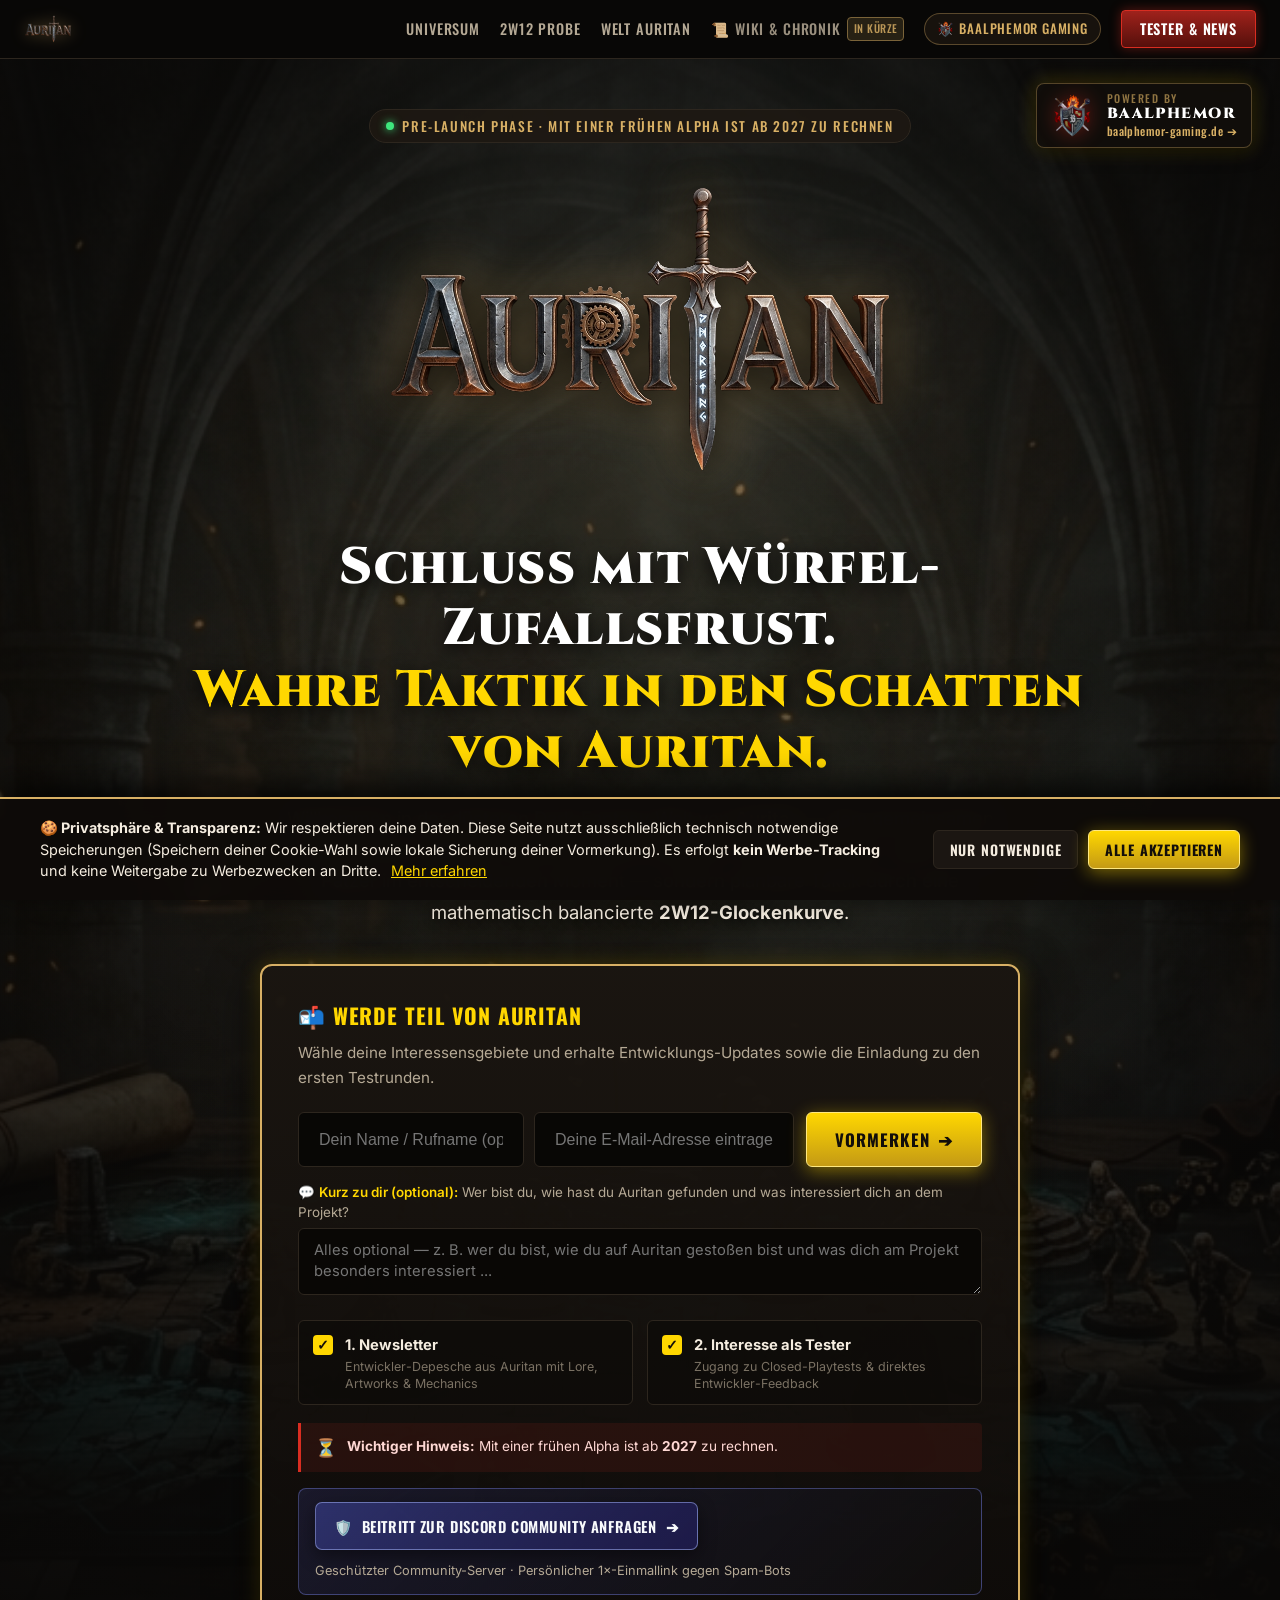
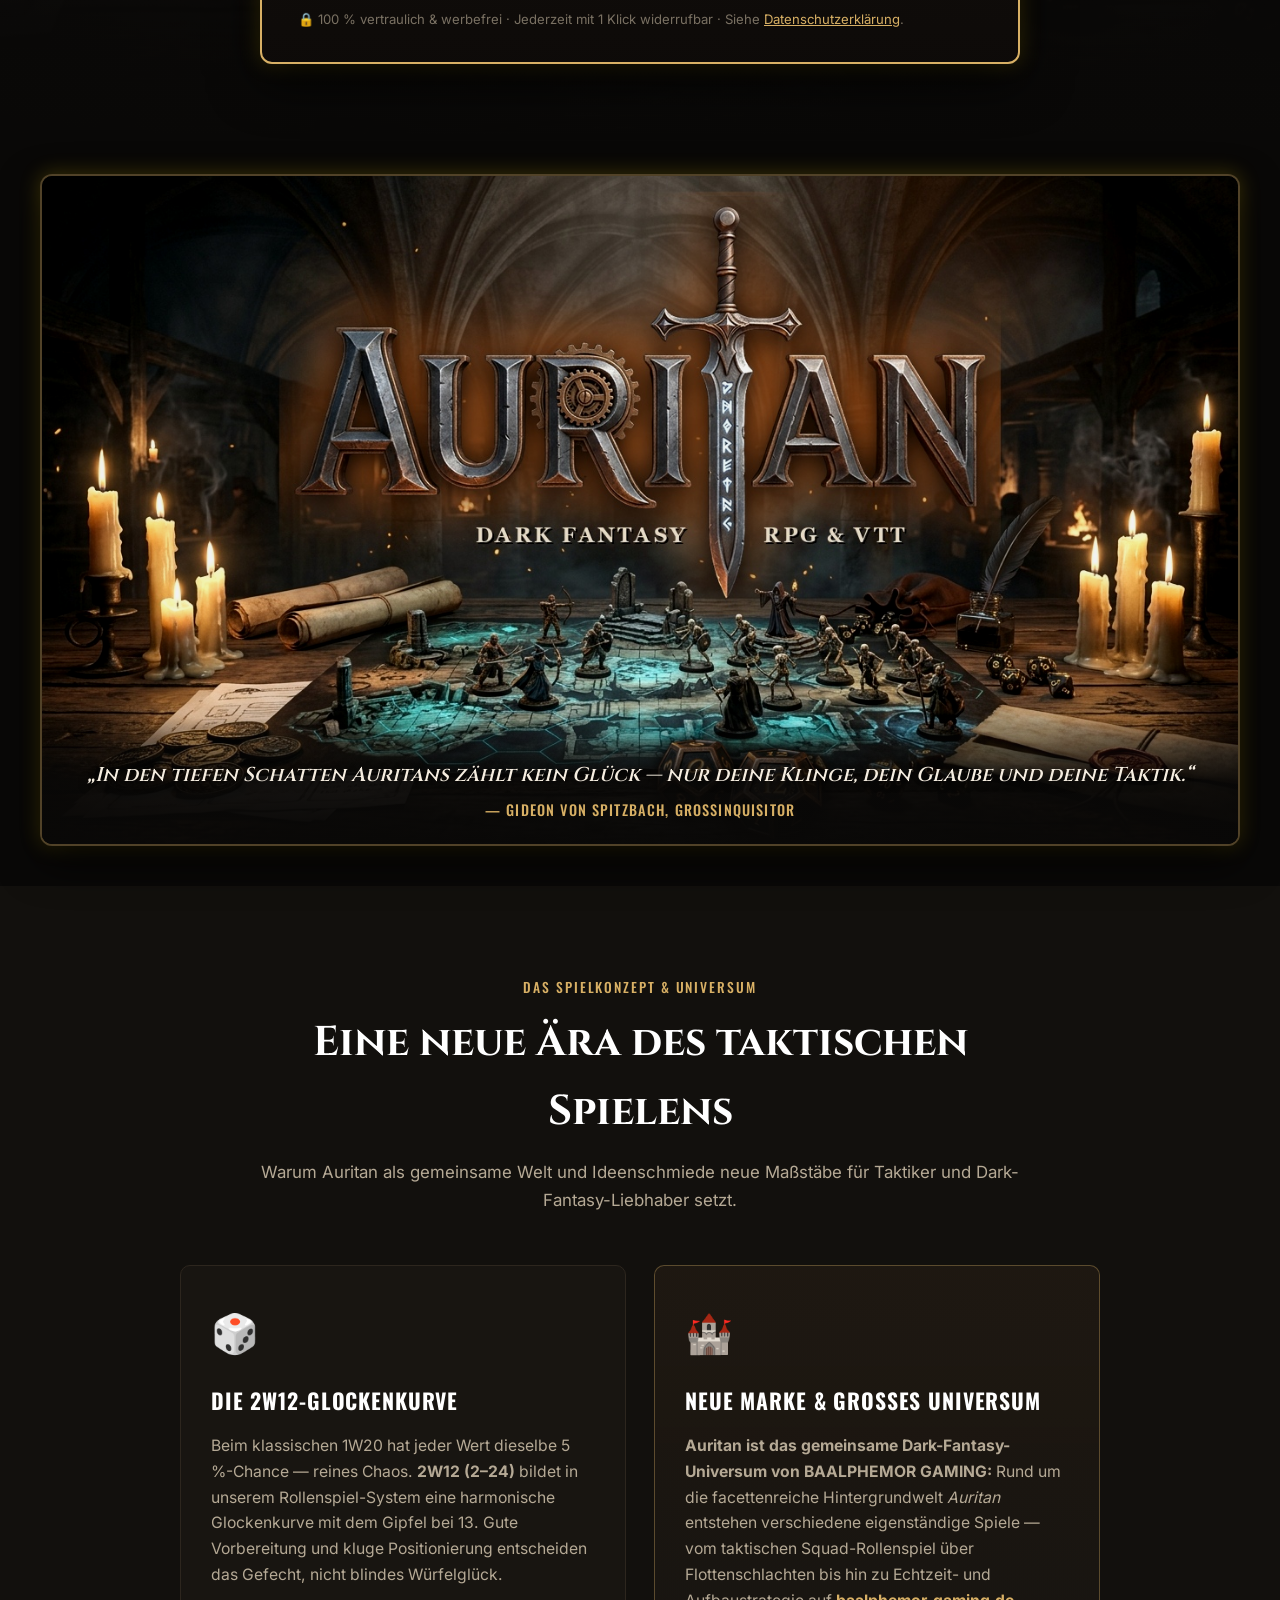
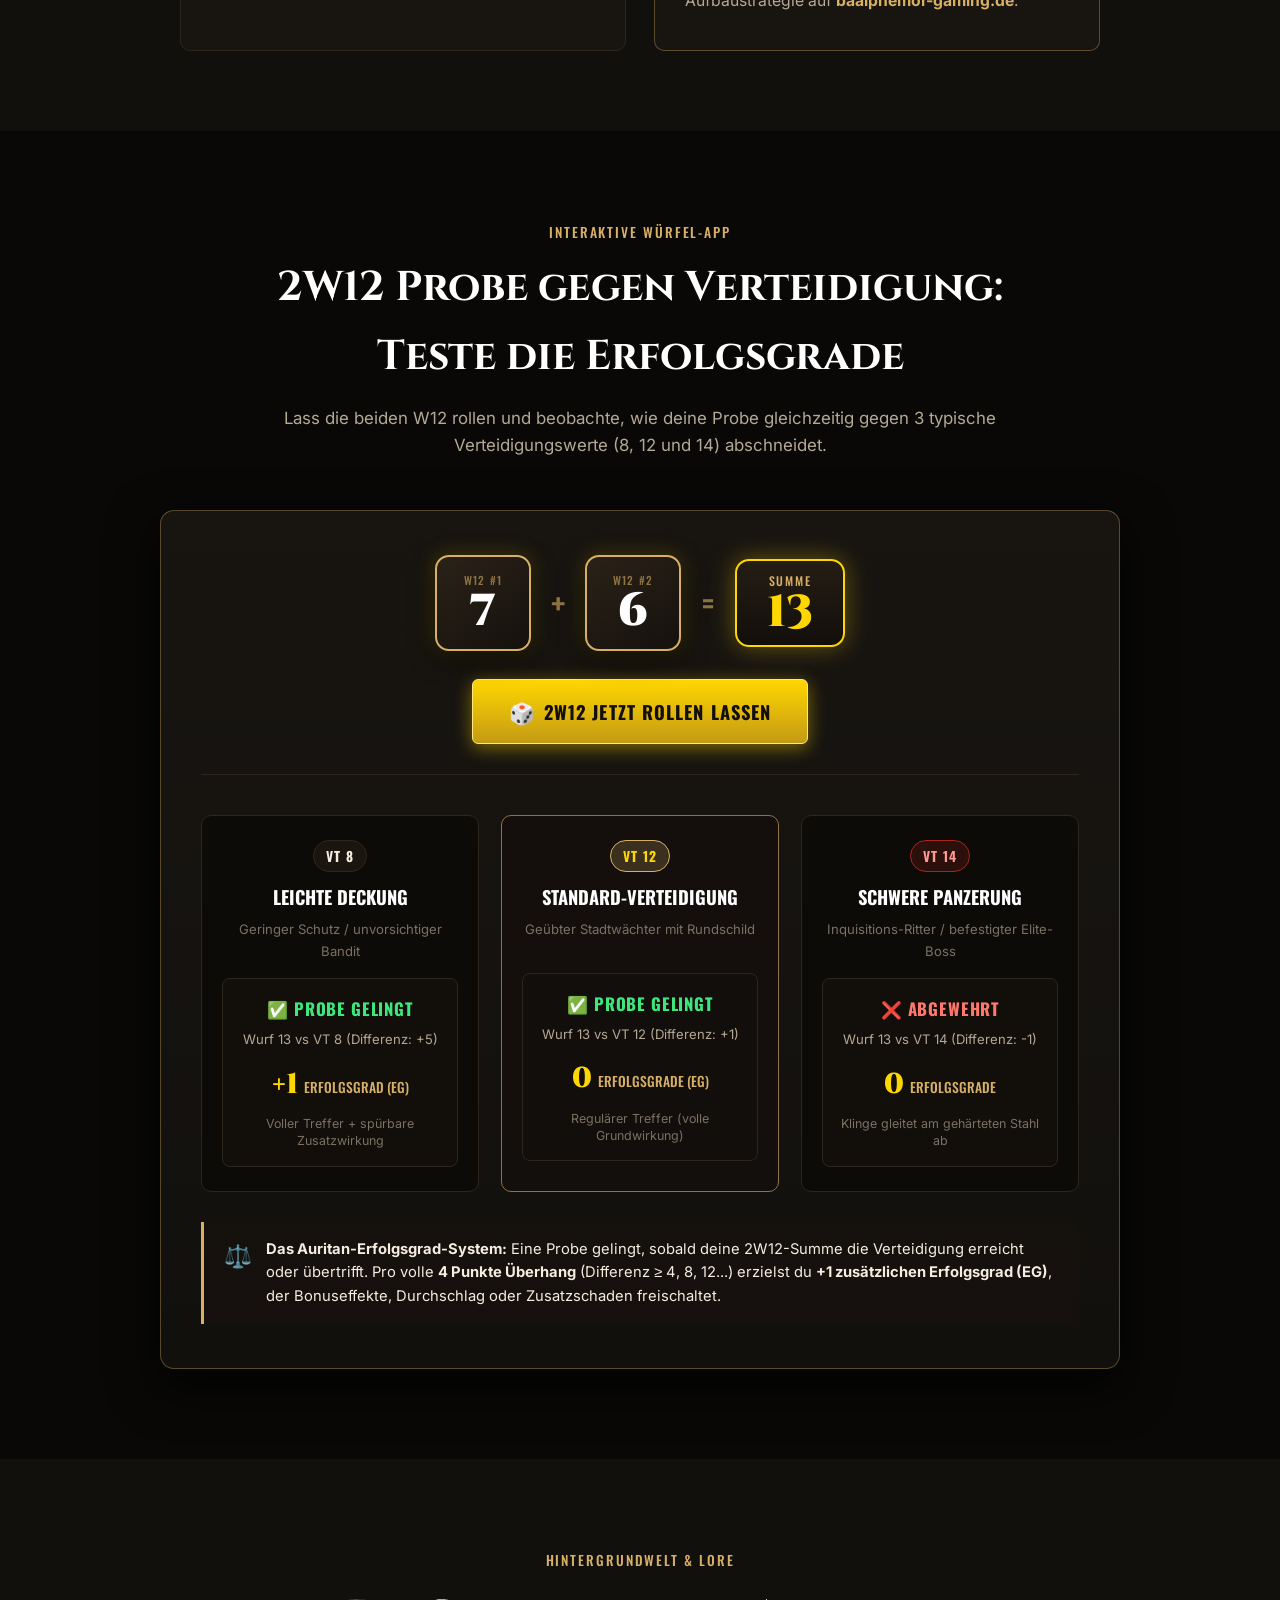
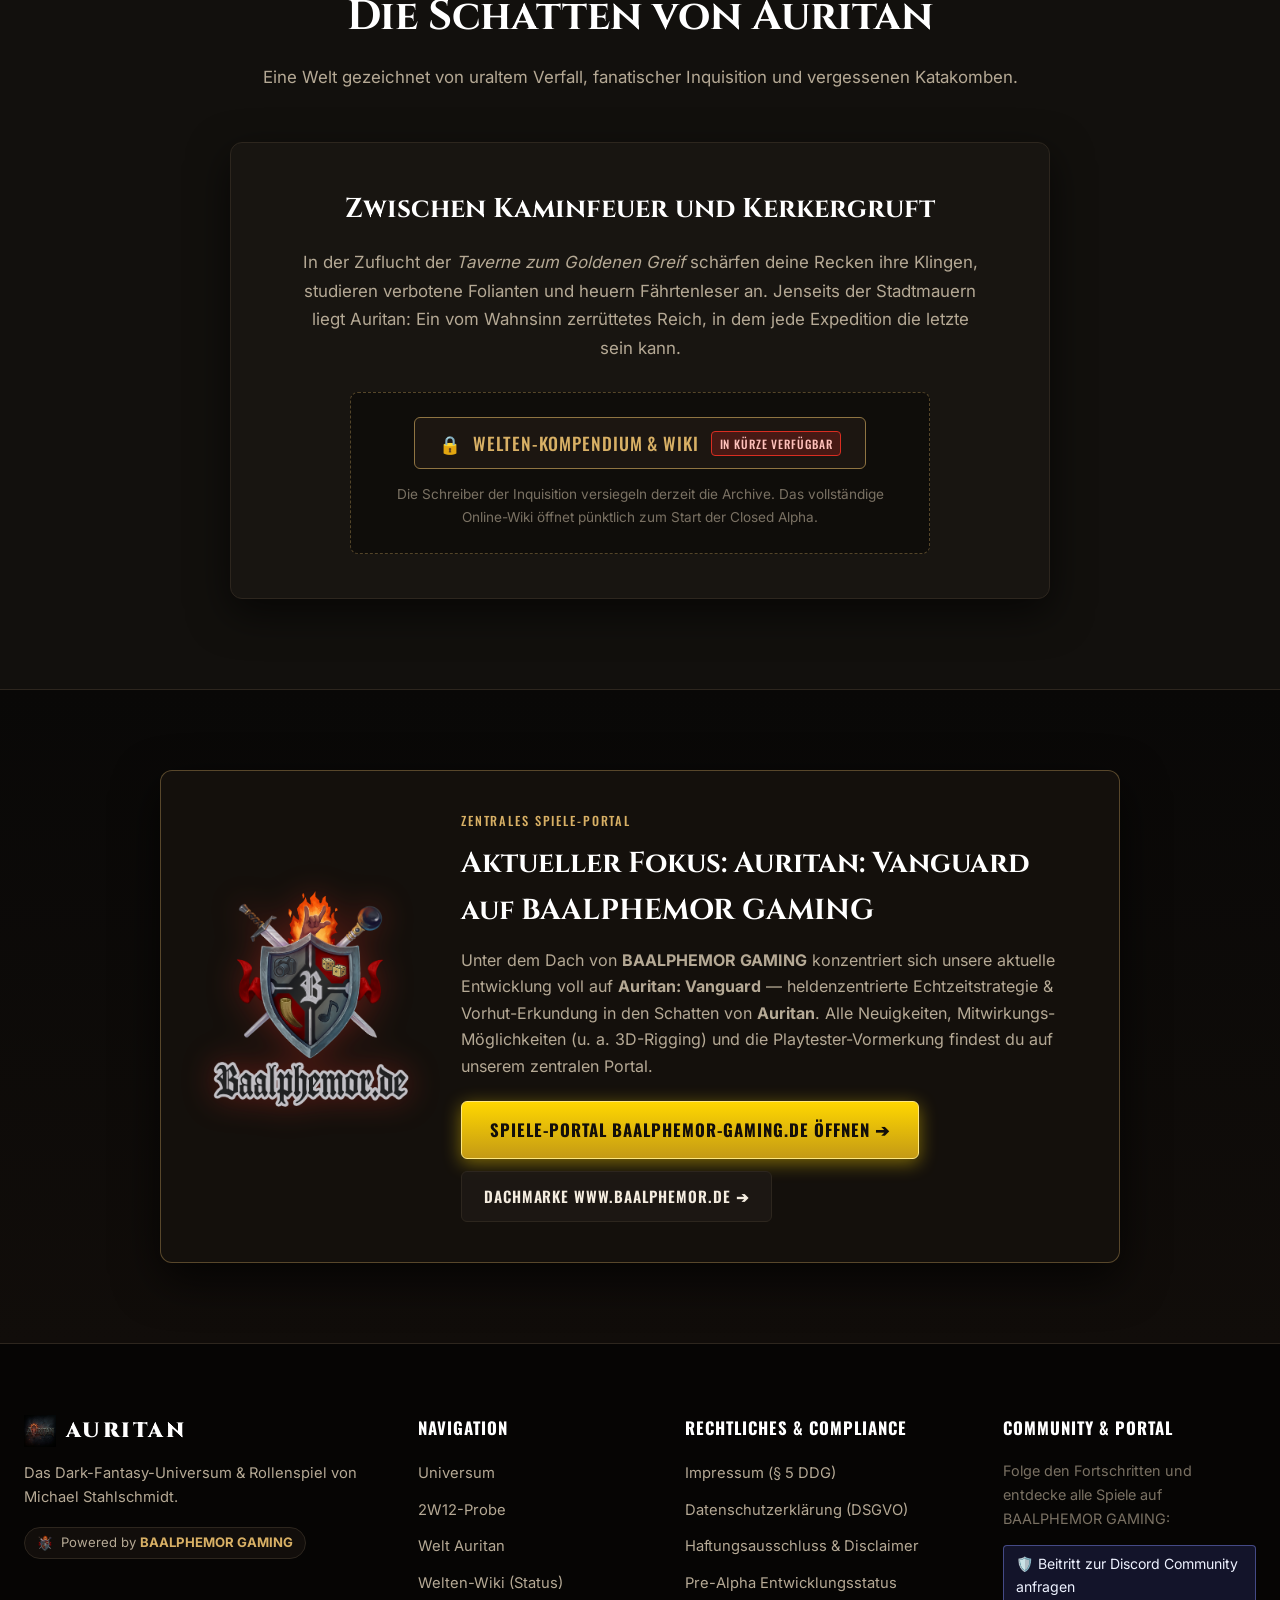
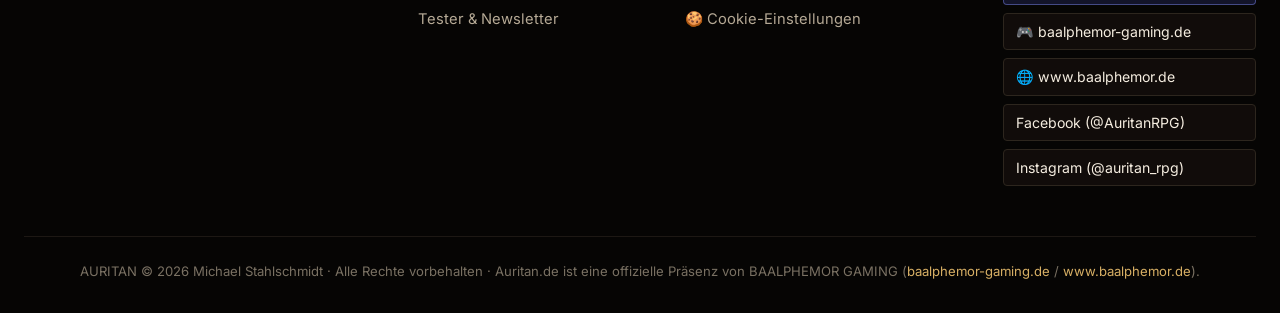
==== commit 142d397f: "feat(waitlist): add optional personal intro/discovery textarea to signup form" ====
--- a/index.html
+++ b/index.html
@@ -129,6 +129,11 @@
               </button>
             </div>
 
+            <div class="lead-intro-note-wrap">
+              <label for="intro-note-input" class="lead-intro-note-label">💬 <strong>Kurz zu dir (optional):</strong> Wer bist du, wie hast du Auritan gefunden und was interessiert dich an dem Projekt?</label>
+              <textarea id="intro-note-input" rows="2" maxlength="1000" placeholder="Alles optional — z. B. wer du bist, wie du auf Auritan gestoßen bist und was dich am Projekt besonders interessiert ..."></textarea>
+            </div>
+
             <!-- Die beiden Auswahl-Optionen -->
             <div class="lead-options-grid">
               <label class="lead-option-label">
--- a/style.css
+++ b/style.css
@@ -464,6 +464,45 @@
   min-height: 52px;
 }
 
+.lead-intro-note-wrap {
+  margin: -4px 0 18px;
+}
+
+.lead-intro-note-label {
+  display: block;
+  font-size: 0.84rem;
+  color: var(--text-muted);
+  margin-bottom: 6px;
+  line-height: 1.45;
+}
+
+.lead-intro-note-label strong {
+  color: var(--gold-bright, #e5c67b);
+  font-weight: 600;
+}
+
+.lead-intro-note-wrap textarea {
+  width: 100%;
+  padding: 11px 15px;
+  background: rgba(8, 7, 5, 0.92);
+  border: 1px solid var(--border-iron);
+  border-radius: 6px;
+  color: #fff;
+  font-size: 0.92rem;
+  font-family: inherit;
+  line-height: 1.45;
+  resize: vertical;
+  min-height: 62px;
+  outline: none;
+  transition: border-color 0.2s ease, box-shadow 0.2s ease;
+  box-sizing: border-box;
+}
+
+.lead-intro-note-wrap textarea:focus {
+  border-color: var(--gold-bright);
+  box-shadow: 0 0 12px rgba(255, 215, 0, 0.28);
+}
+
 /* Die beiden Checkbox-Optionen */
 .lead-options-grid {
   display: grid;
